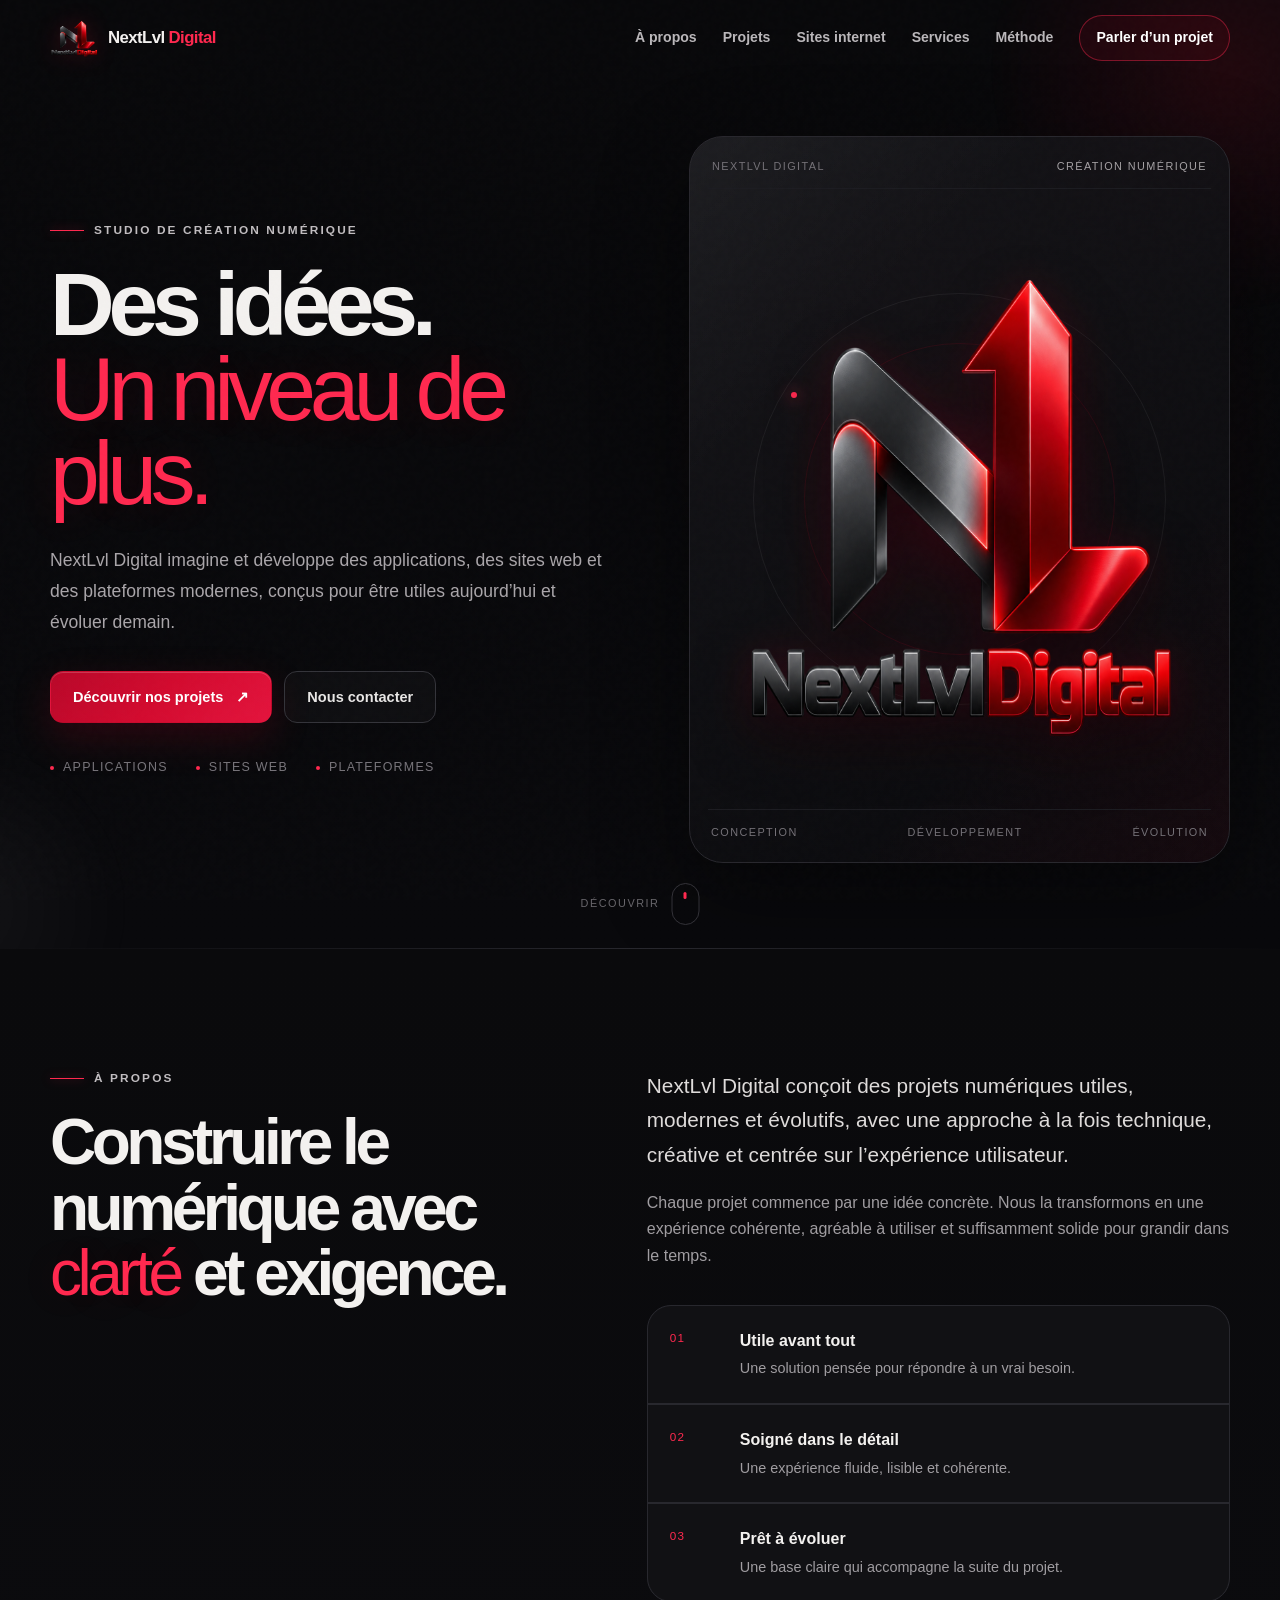
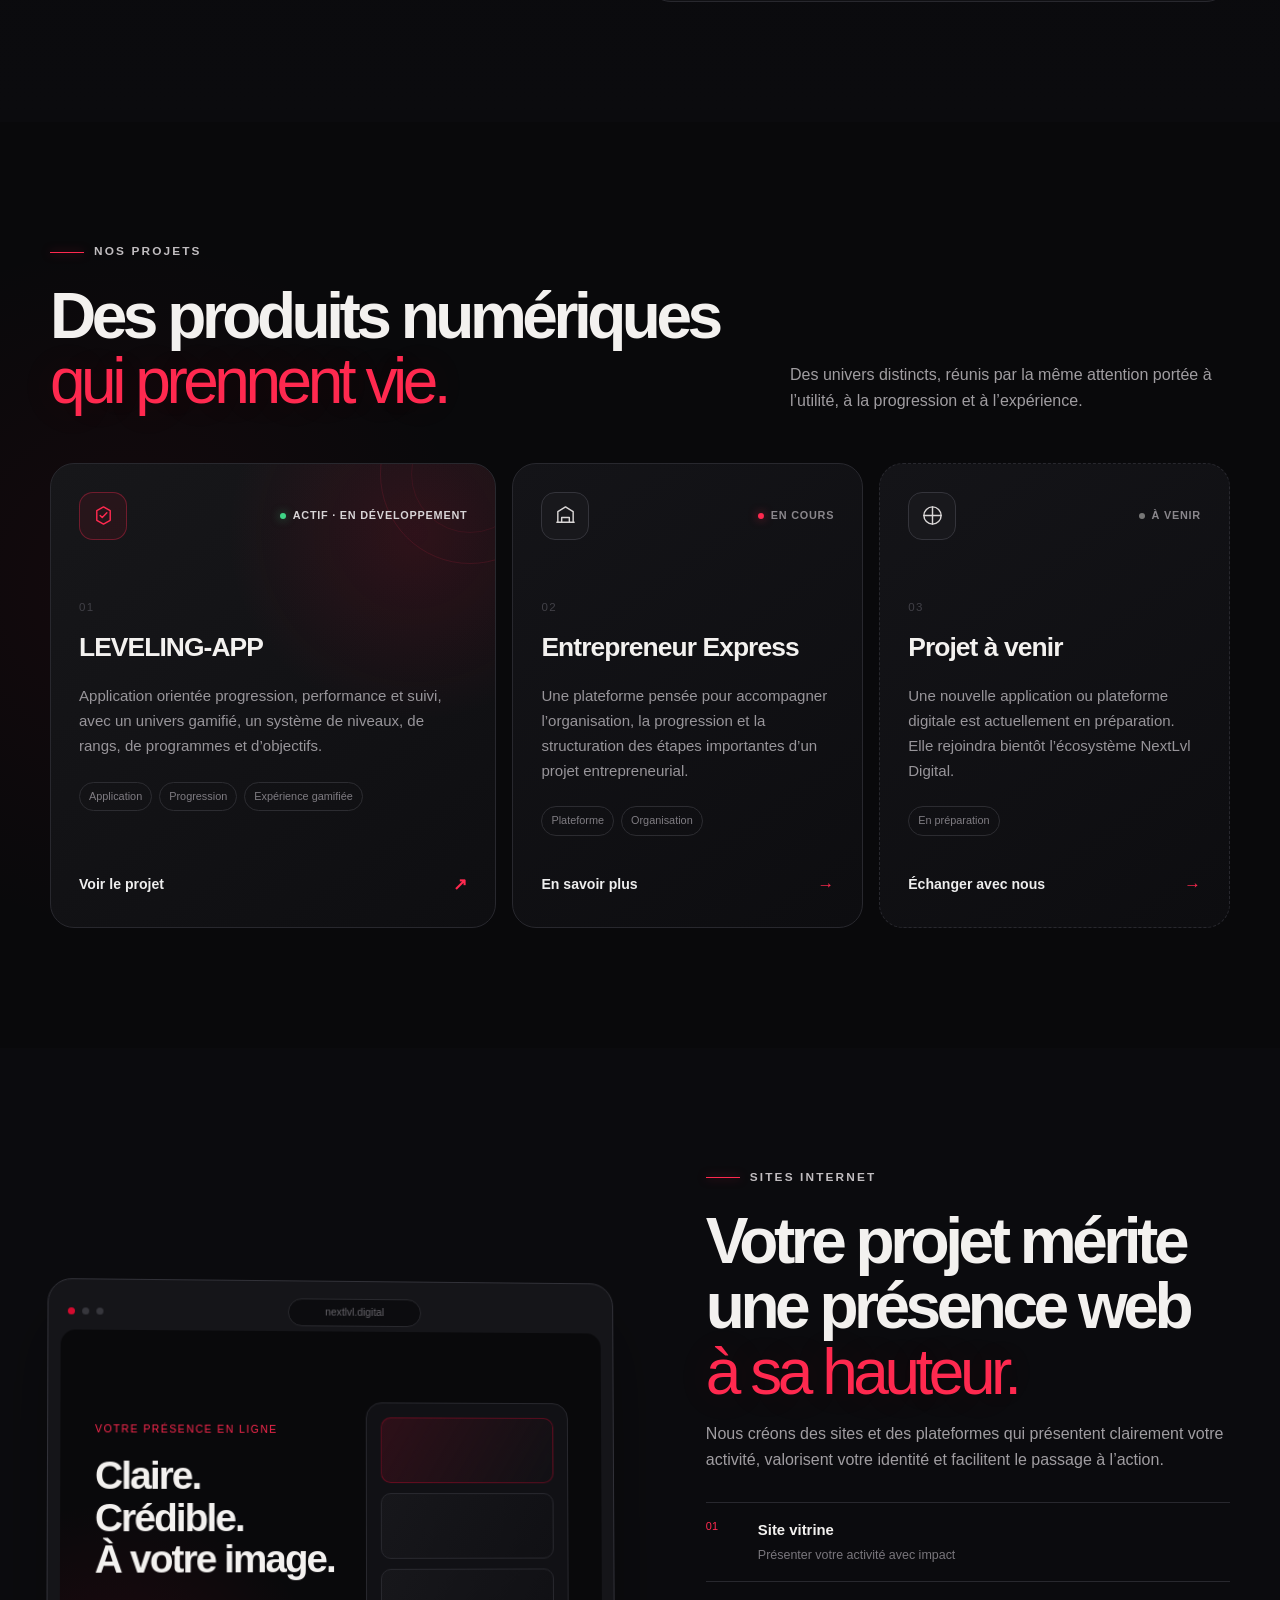
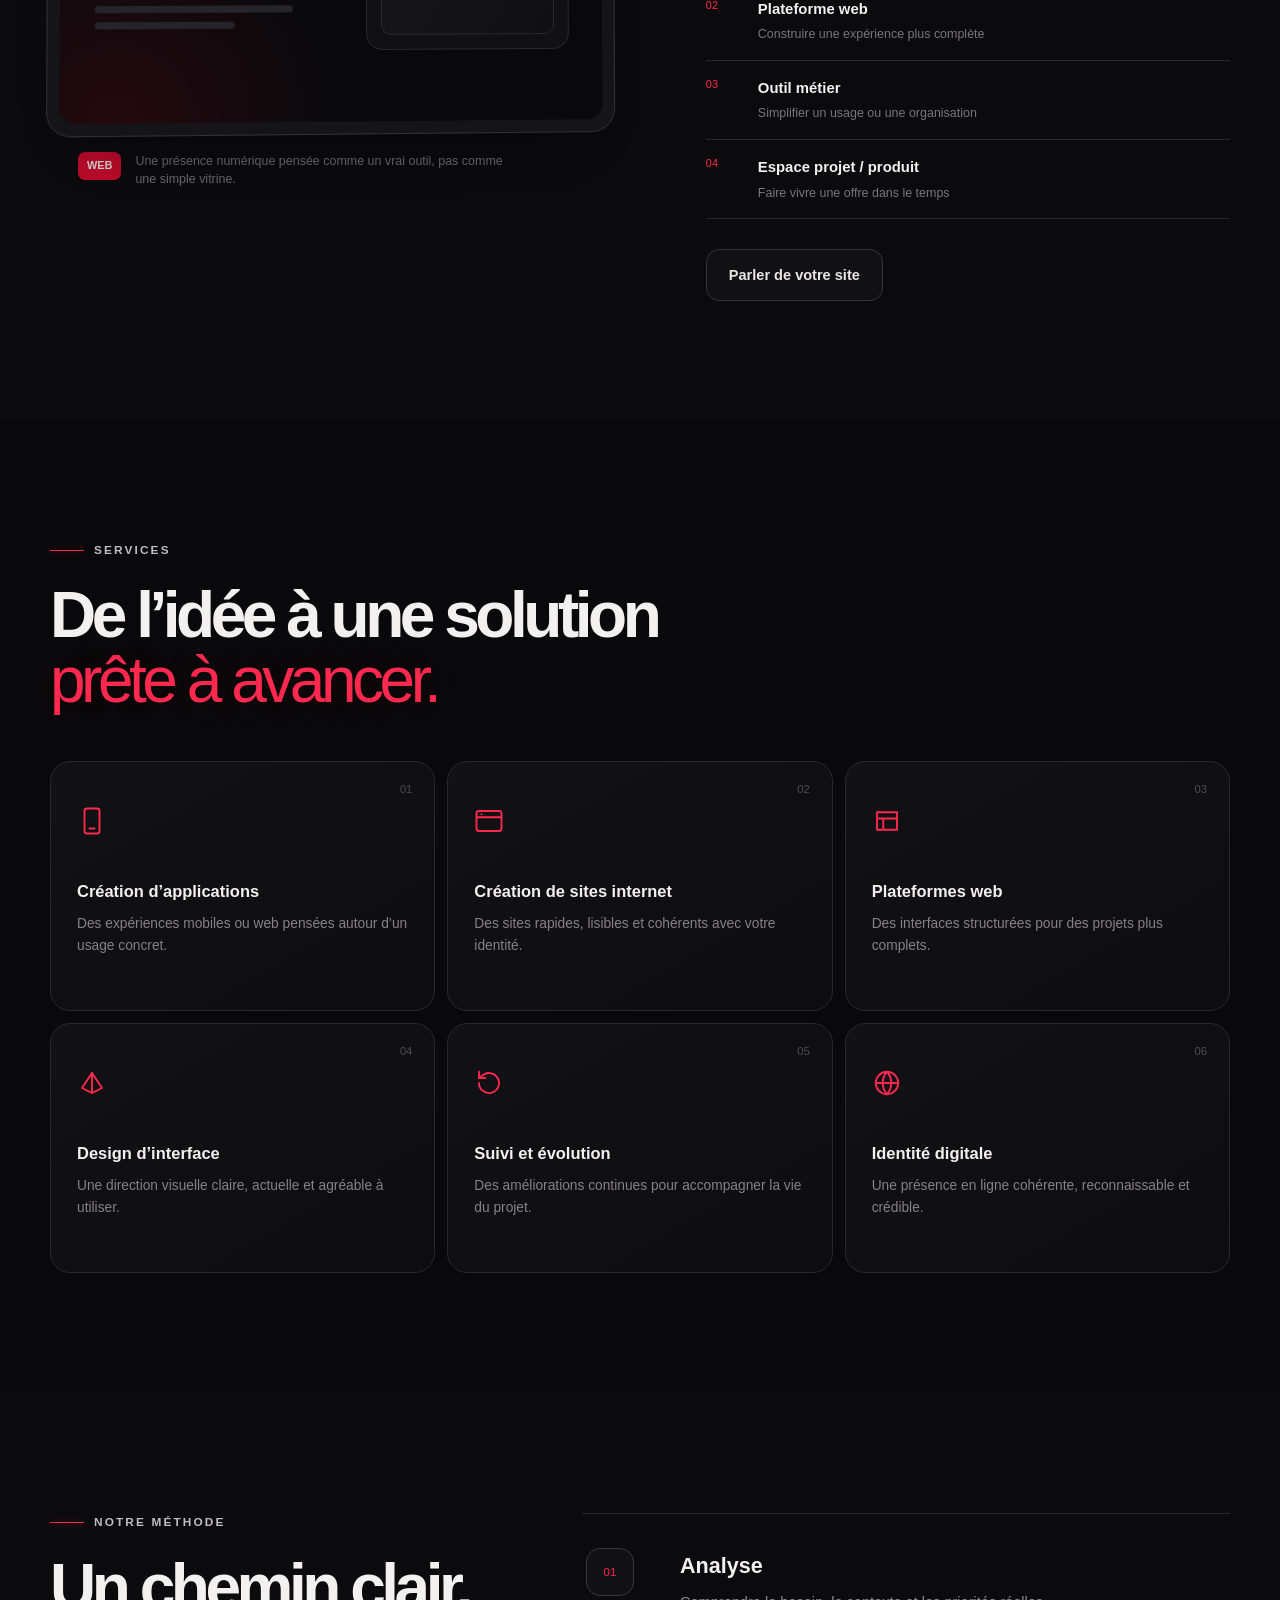
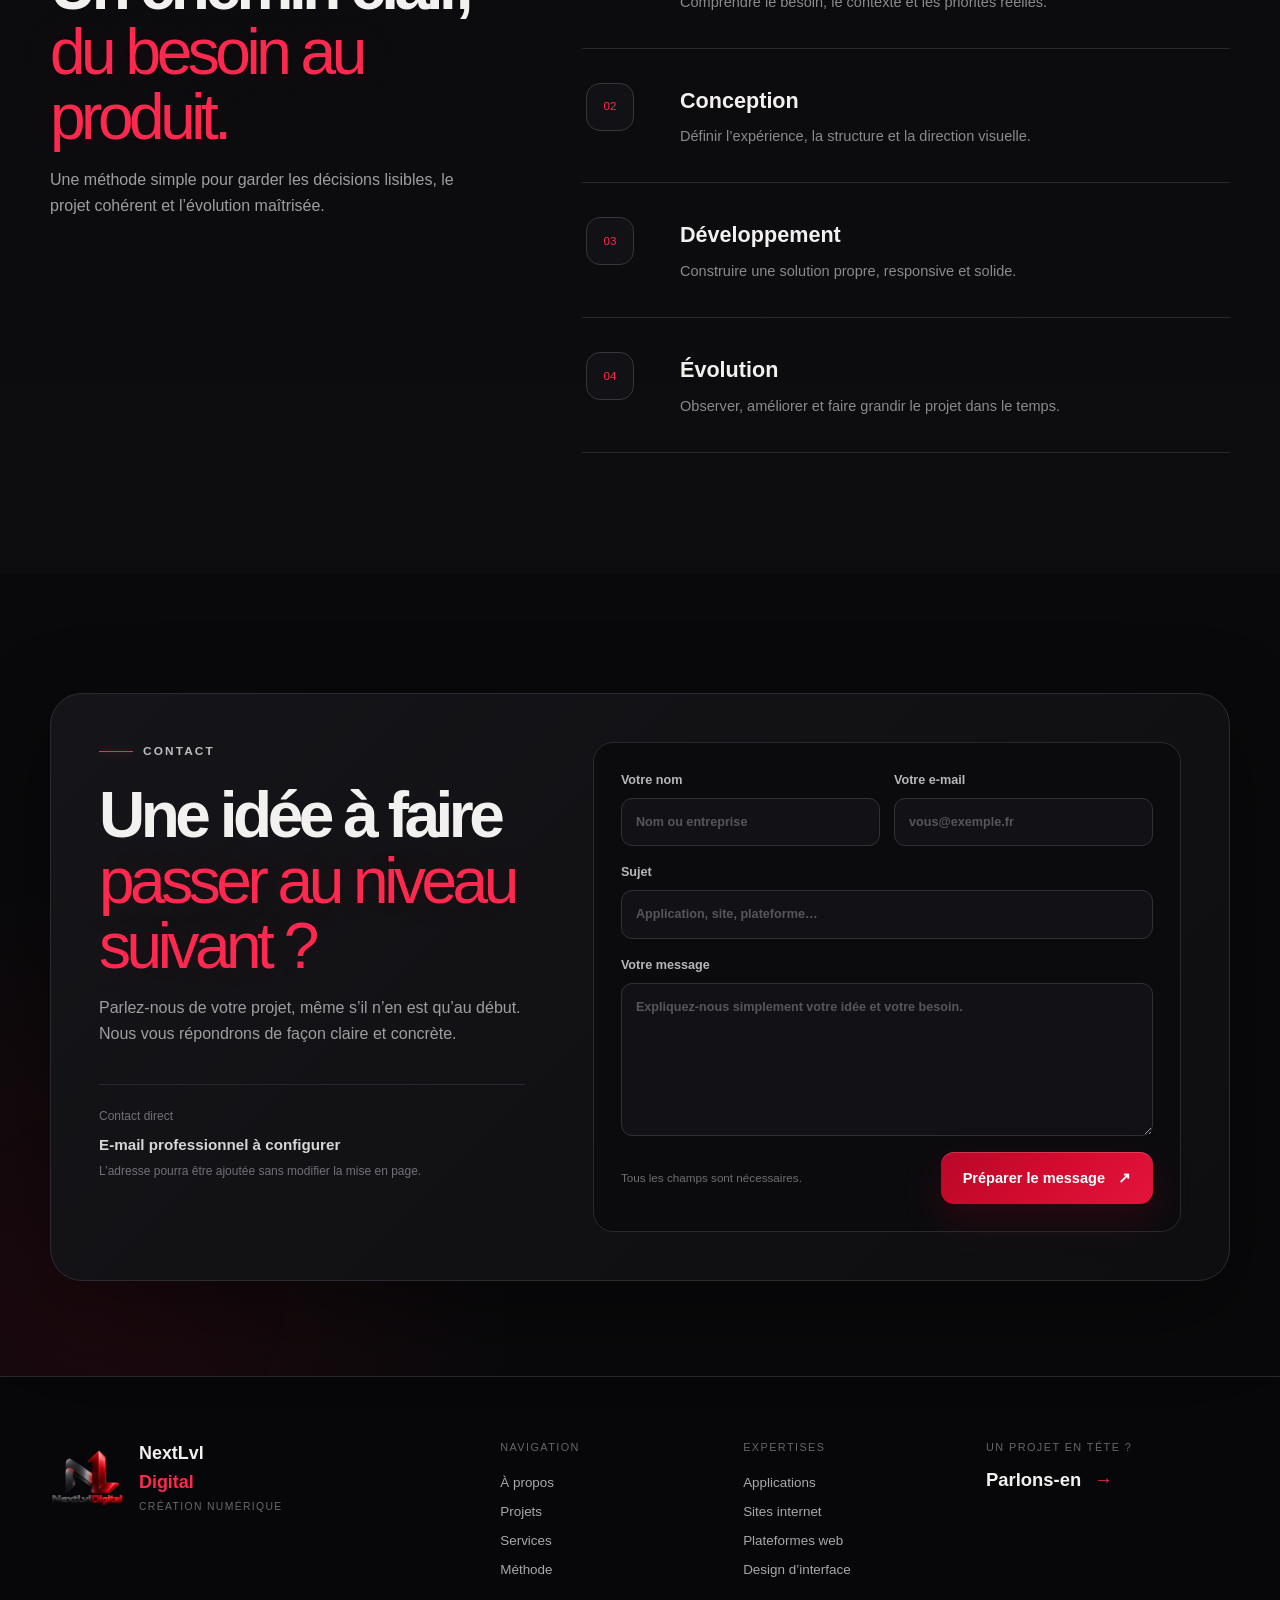
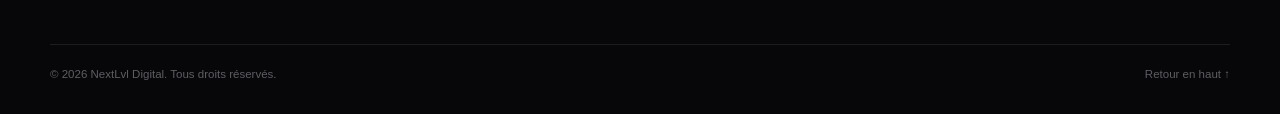
==== index.html @ 25daa662 "Create NextLvl Digital showcase site" ====
<!doctype html>
<html lang="fr">
<head>
  <meta charset="utf-8">
  <meta name="viewport" content="width=device-width, initial-scale=1">
  <meta name="theme-color" content="#09090b">
  <meta name="description" content="NextLvl Digital conçoit des applications, sites internet et plateformes web modernes, utiles et évolutifs.">
  <title>NextLvl Digital — Des idées. Un niveau de plus.</title>
  <link rel="icon" type="image/svg+xml" href="data:image/svg+xml,%3Csvg xmlns='http://www.w3.org/2000/svg' viewBox='0 0 64 64'%3E%3Crect width='64' height='64' rx='15' fill='%2309090b'/%3E%3Cpath d='M13 46V18l19 16V18h9v28L22 30v16z' fill='%23d9d9dc'/%3E%3Cpath d='M42 46V23h-7l12-12 12 12h-7v23z' fill='%23d20a2e'/%3E%3C/svg%3E">
  <link rel="stylesheet" href="styles.css">
  <script src="script.js" defer></script>
</head>
<body>
  <a class="skip-link" href="#main">Aller au contenu</a>

  <header class="site-header" data-header>
    <div class="container header-inner">
      <a class="brand" href="#accueil" aria-label="NextLvl Digital — Accueil">
        <img src="assets/nextlvl-digital-logo.png" alt="" width="48" height="48">
        <span>NextLvl <strong>Digital</strong></span>
      </a>
      <button class="menu-button" type="button" aria-expanded="false" aria-controls="site-nav" aria-label="Ouvrir le menu" data-menu-button>
        <span></span><span></span><span></span>
      </button>
      <nav class="site-nav" id="site-nav" aria-label="Navigation principale" data-nav>
        <a href="#apropos">À propos</a>
        <a href="#projets">Projets</a>
        <a href="#sites">Sites internet</a>
        <a href="#services">Services</a>
        <a href="#methode">Méthode</a>
        <a class="nav-cta" href="#contact">Parler d’un projet</a>
      </nav>
    </div>
  </header>

  <main id="main">
    <section class="hero" id="accueil">
      <div class="hero-light hero-light-one" aria-hidden="true"></div>
      <div class="hero-light hero-light-two" aria-hidden="true"></div>
      <div class="container hero-grid">
        <div class="hero-copy reveal">
          <p class="eyebrow"><span></span> Studio de création numérique</p>
          <h1>Des idées.<br><em>Un niveau de plus.</em></h1>
          <p class="hero-intro">NextLvl Digital imagine et développe des applications, des sites web et des plateformes modernes, conçus pour être utiles aujourd’hui et évoluer demain.</p>
          <div class="hero-actions">
            <a class="button button-primary" href="#projets">Découvrir nos projets <span aria-hidden="true">↗</span></a>
            <a class="button button-secondary" href="#contact">Nous contacter</a>
          </div>
          <ul class="hero-points" aria-label="Domaines d’expertise">
            <li>Applications</li>
            <li>Sites web</li>
            <li>Plateformes</li>
          </ul>
        </div>

        <div class="hero-visual reveal" aria-label="Identité NextLvl Digital">
          <div class="signal-card">
            <div class="signal-top"><span>NextLvl Digital</span><i>Création numérique</i></div>
            <div class="logo-stage">
              <div class="logo-orbit" aria-hidden="true"></div>
              <img src="assets/nextlvl-digital-logo.png" alt="Logo NextLvl Digital" width="620" height="620">
            </div>
            <div class="signal-bottom">
              <span>Conception</span><span>Développement</span><span>Évolution</span>
            </div>
          </div>
        </div>
      </div>
      <a class="scroll-hint" href="#apropos"><span>Découvrir</span><i aria-hidden="true"></i></a>
    </section>

    <section class="section about" id="apropos">
      <div class="container about-grid">
        <div class="section-heading reveal">
          <p class="eyebrow"><span></span> À propos</p>
          <h2>Construire le numérique avec <em>clarté</em> et exigence.</h2>
        </div>
        <div class="about-copy reveal">
          <p class="lead">NextLvl Digital conçoit des projets numériques utiles, modernes et évolutifs, avec une approche à la fois technique, créative et centrée sur l’expérience utilisateur.</p>
          <p>Chaque projet commence par une idée concrète. Nous la transformons en une expérience cohérente, agréable à utiliser et suffisamment solide pour grandir dans le temps.</p>
          <div class="principles">
            <article><span>01</span><div><h3>Utile avant tout</h3><p>Une solution pensée pour répondre à un vrai besoin.</p></div></article>
            <article><span>02</span><div><h3>Soigné dans le détail</h3><p>Une expérience fluide, lisible et cohérente.</p></div></article>
            <article><span>03</span><div><h3>Prêt à évoluer</h3><p>Une base claire qui accompagne la suite du projet.</p></div></article>
          </div>
        </div>
      </div>
    </section>

    <section class="section projects" id="projets">
      <div class="container">
        <div class="section-heading section-heading-row reveal">
          <div>
            <p class="eyebrow"><span></span> Nos projets</p>
            <h2>Des produits numériques<br><em>qui prennent vie.</em></h2>
          </div>
          <p>Des univers distincts, réunis par la même attention portée à l’utilité, à la progression et à l’expérience.</p>
        </div>

        <div class="project-grid">
          <article class="project-card project-featured reveal">
            <div class="project-glow" aria-hidden="true"></div>
            <div class="project-head">
              <div class="project-icon" aria-hidden="true"><svg viewBox="0 0 24 24"><path d="M12 3 5 7v10l7 4 7-4V7l-7-4Z"/><path d="m8.5 12 2.2 2.2 4.8-5"/></svg></div>
              <span class="status status-live"><i></i> Actif · En développement</span>
            </div>
            <div class="project-number">01</div>
            <h3>LEVELING-APP</h3>
            <p>Application orientée progression, performance et suivi, avec un univers gamifié, un système de niveaux, de rangs, de programmes et d’objectifs.</p>
            <div class="project-tags"><span>Application</span><span>Progression</span><span>Expérience gamifiée</span></div>
            <a class="text-link" href="https://zaiiik.github.io/StatDeX/" target="_blank" rel="noreferrer">Voir le projet <span aria-hidden="true">↗</span></a>
          </article>

          <article class="project-card reveal">
            <div class="project-head">
              <div class="project-icon" aria-hidden="true"><svg viewBox="0 0 24 24"><path d="M4 19V8l8-5 8 5v11"/><path d="M8 19v-5h8v5M3 19h18"/></svg></div>
              <span class="status status-progress"><i></i> En cours</span>
            </div>
            <div class="project-number">02</div>
            <h3>Entrepreneur Express</h3>
            <p>Une plateforme pensée pour accompagner l’organisation, la progression et la structuration des étapes importantes d’un projet entrepreneurial.</p>
            <div class="project-tags"><span>Plateforme</span><span>Organisation</span></div>
            <a class="text-link" href="#contact" data-subject="Entrepreneur Express">En savoir plus <span aria-hidden="true">→</span></a>
          </article>

          <article class="project-card project-upcoming reveal">
            <div class="project-head">
              <div class="project-icon" aria-hidden="true"><svg viewBox="0 0 24 24"><path d="M12 3v18M3 12h18"/><circle cx="12" cy="12" r="9"/></svg></div>
              <span class="status"><i></i> À venir</span>
            </div>
            <div class="project-number">03</div>
            <h3>Projet à venir</h3>
            <p>Une nouvelle application ou plateforme digitale est actuellement en préparation. Elle rejoindra bientôt l’écosystème NextLvl Digital.</p>
            <div class="project-tags"><span>En préparation</span></div>
            <a class="text-link" href="#contact" data-subject="Projet à venir">Échanger avec nous <span aria-hidden="true">→</span></a>
          </article>
        </div>
      </div>
    </section>

    <section class="section web-offer" id="sites">
      <div class="container web-grid">
        <div class="web-showcase reveal">
          <div class="browser-frame" aria-hidden="true">
            <div class="browser-bar"><i></i><i></i><i></i><span>nextlvl.digital</span></div>
            <div class="browser-content">
              <div class="browser-copy"><span>Votre présence en ligne</span><strong>Claire. Crédible.<br>À votre image.</strong><i></i><i></i></div>
              <div class="browser-panel"><span></span><span></span><span></span></div>
            </div>
          </div>
          <div class="web-note"><span>Web</span><p>Une présence numérique pensée comme un vrai outil, pas comme une simple vitrine.</p></div>
        </div>

        <div class="web-copy reveal">
          <p class="eyebrow"><span></span> Sites internet</p>
          <h2>Votre projet mérite une présence web <em>à sa hauteur.</em></h2>
          <p>Nous créons des sites et des plateformes qui présentent clairement votre activité, valorisent votre identité et facilitent le passage à l’action.</p>
          <ul class="offer-list">
            <li><span>01</span><b>Site vitrine</b><i>Présenter votre activité avec impact</i></li>
            <li><span>02</span><b>Plateforme web</b><i>Construire une expérience plus complète</i></li>
            <li><span>03</span><b>Outil métier</b><i>Simplifier un usage ou une organisation</i></li>
            <li><span>04</span><b>Espace projet / produit</b><i>Faire vivre une offre dans le temps</i></li>
          </ul>
          <a class="button button-secondary" href="#contact" data-subject="Création d’un site internet">Parler de votre site</a>
        </div>
      </div>
    </section>

    <section class="section services" id="services">
      <div class="container">
        <div class="section-heading reveal">
          <p class="eyebrow"><span></span> Services</p>
          <h2>De l’idée à une solution<br><em>prête à avancer.</em></h2>
        </div>
        <div class="service-grid">
          <article class="service-card reveal"><span>01</span><svg viewBox="0 0 24 24"><rect x="6" y="2" width="12" height="20" rx="2"/><path d="M10 18h4"/></svg><h3>Création d’applications</h3><p>Des expériences mobiles ou web pensées autour d’un usage concret.</p></article>
          <article class="service-card reveal"><span>02</span><svg viewBox="0 0 24 24"><rect x="2" y="4" width="20" height="16" rx="2"/><path d="M2 9h20M6 6.5h.01"/></svg><h3>Création de sites internet</h3><p>Des sites rapides, lisibles et cohérents avec votre identité.</p></article>
          <article class="service-card reveal"><span>03</span><svg viewBox="0 0 24 24"><path d="M4 5h16v14H4zM4 10h16M9 10v9"/></svg><h3>Plateformes web</h3><p>Des interfaces structurées pour des projets plus complets.</p></article>
          <article class="service-card reveal"><span>04</span><svg viewBox="0 0 24 24"><path d="m4 16 8-12 8 12-8 4-8-4Z"/><path d="M12 4v16"/></svg><h3>Design d’interface</h3><p>Une direction visuelle claire, actuelle et agréable à utiliser.</p></article>
          <article class="service-card reveal"><span>05</span><svg viewBox="0 0 24 24"><path d="M4 12a8 8 0 1 0 3-6.2L4 8"/><path d="M4 3v5h5"/></svg><h3>Suivi et évolution</h3><p>Des améliorations continues pour accompagner la vie du projet.</p></article>
          <article class="service-card reveal"><span>06</span><svg viewBox="0 0 24 24"><circle cx="12" cy="12" r="9"/><path d="M3 12h18M12 3c2.2 2.4 3.4 5.4 3.4 9S14.2 18.6 12 21c-2.2-2.4-3.4-5.4-3.4-9S9.8 5.4 12 3Z"/></svg><h3>Identité digitale</h3><p>Une présence en ligne cohérente, reconnaissable et crédible.</p></article>
        </div>
      </div>
    </section>

    <section class="section method" id="methode">
      <div class="container">
        <div class="method-intro reveal">
          <p class="eyebrow"><span></span> Notre méthode</p>
          <h2>Un chemin clair,<br><em>du besoin au produit.</em></h2>
          <p>Une méthode simple pour garder les décisions lisibles, le projet cohérent et l’évolution maîtrisée.</p>
        </div>
        <ol class="method-steps">
          <li class="reveal"><span>01</span><div><h3>Analyse</h3><p>Comprendre le besoin, le contexte et les priorités réelles.</p></div></li>
          <li class="reveal"><span>02</span><div><h3>Conception</h3><p>Définir l’expérience, la structure et la direction visuelle.</p></div></li>
          <li class="reveal"><span>03</span><div><h3>Développement</h3><p>Construire une solution propre, responsive et solide.</p></div></li>
          <li class="reveal"><span>04</span><div><h3>Évolution</h3><p>Observer, améliorer et faire grandir le projet dans le temps.</p></div></li>
        </ol>
      </div>
    </section>

    <section class="section contact" id="contact">
      <div class="container contact-shell reveal">
        <div class="contact-copy">
          <p class="eyebrow"><span></span> Contact</p>
          <h2>Une idée à faire<br><em>passer au niveau suivant ?</em></h2>
          <p>Parlez-nous de votre projet, même s’il n’en est qu’au début. Nous vous répondrons de façon claire et concrète.</p>
          <div class="contact-detail">
            <span>Contact direct</span>
            <strong data-contact-email>E-mail professionnel à configurer</strong>
            <small>L’adresse pourra être ajoutée sans modifier la mise en page.</small>
          </div>
        </div>

        <form class="contact-form" data-contact-form novalidate>
          <div class="form-row">
            <label>Votre nom<input type="text" name="name" autocomplete="name" required placeholder="Nom ou entreprise"></label>
            <label>Votre e-mail<input type="email" name="email" autocomplete="email" required placeholder="vous@exemple.fr"></label>
          </div>
          <label>Sujet<input type="text" name="subject" required placeholder="Application, site, plateforme…"></label>
          <label>Votre message<textarea name="message" rows="6" required placeholder="Expliquez-nous simplement votre idée et votre besoin."></textarea></label>
          <div class="form-footer">
            <p data-form-status aria-live="polite">Tous les champs sont nécessaires.</p>
            <button class="button button-primary" type="submit">Préparer le message <span aria-hidden="true">↗</span></button>
          </div>
        </form>
      </div>
    </section>
  </main>

  <footer class="site-footer">
    <div class="container footer-main">
      <a class="footer-brand" href="#accueil"><img src="assets/nextlvl-digital-logo.png" alt="" width="76" height="76"><span>NextLvl <strong>Digital</strong><small>Création numérique</small></span></a>
      <div class="footer-links"><span>Navigation</span><a href="#apropos">À propos</a><a href="#projets">Projets</a><a href="#services">Services</a><a href="#methode">Méthode</a></div>
      <div class="footer-links"><span>Expertises</span><a href="#services">Applications</a><a href="#sites">Sites internet</a><a href="#sites">Plateformes web</a><a href="#contact">Design d’interface</a></div>
      <div class="footer-contact"><span>Un projet en tête ?</span><a href="#contact">Parlons-en <b aria-hidden="true">→</b></a></div>
    </div>
    <div class="container footer-bottom"><p>© <span data-year></span> NextLvl Digital. Tous droits réservés.</p><a href="#accueil">Retour en haut ↑</a></div>
  </footer>
</body>
</html>
---- styles.css ----
:root{
  --bg:#08080a;
  --bg-soft:#0d0d10;
  --panel:#111114;
  --panel-2:#151519;
  --line:#28282e;
  --line-soft:#1c1c21;
  --text:#f3f1ef;
  --muted:#a09da1;
  --muted-2:#6f6d72;
  --ruby:#d30b2f;
  --ruby-light:#ff294f;
  --ruby-dark:#730017;
  --cream:#ddd8d1;
  --radius:24px;
  --container:min(1180px,calc(100% - 40px));
  --shadow:0 28px 90px rgba(0,0,0,.42);
}

*{box-sizing:border-box}
html{scroll-behavior:smooth;scroll-padding-top:90px}
body{margin:0;background:var(--bg);color:var(--text);font-family:"Segoe UI Variable","Segoe UI",Inter,Arial,sans-serif;font-size:16px;line-height:1.65;overflow-x:hidden}
body::before{content:"";position:fixed;inset:0;pointer-events:none;z-index:20;opacity:.03;background-image:url("data:image/svg+xml,%3Csvg viewBox='0 0 180 180' xmlns='http://www.w3.org/2000/svg'%3E%3Cfilter id='n'%3E%3CfeTurbulence type='fractalNoise' baseFrequency='.8' numOctaves='3' stitchTiles='stitch'/%3E%3C/filter%3E%3Crect width='100%25' height='100%25' filter='url(%23n)' opacity='.55'/%3E%3C/svg%3E")}
img,svg{display:block;max-width:100%}
a{color:inherit;text-decoration:none}
button,input,textarea{font:inherit}
button,a{touch-action:manipulation}
.container{width:var(--container);margin-inline:auto}
.skip-link{position:fixed;left:18px;top:-60px;z-index:1000;padding:10px 16px;background:#fff;color:#000;border-radius:8px}.skip-link:focus{top:18px}

.site-header{position:fixed;inset:0 0 auto;z-index:100;padding:14px 0;border-bottom:1px solid transparent;transition:.28s ease}
.site-header.scrolled{padding:9px 0;background:rgba(8,8,10,.82);border-color:rgba(255,255,255,.07);backdrop-filter:blur(18px)}
.header-inner{display:flex;align-items:center;justify-content:space-between;gap:28px}
.brand{display:flex;align-items:center;gap:10px;font-weight:800;letter-spacing:-.035em;font-size:1.05rem}
.brand img{width:48px;height:48px;object-fit:contain;filter:drop-shadow(0 0 11px rgba(211,11,47,.24))}
.brand strong,.footer-brand strong{color:var(--ruby-light)}
.site-nav{display:flex;align-items:center;gap:26px;color:#bab7ba;font-size:.88rem;font-weight:600}
.site-nav a{position:relative;transition:color .2s ease}
.site-nav>a:not(.nav-cta)::after{content:"";position:absolute;left:0;right:100%;bottom:-5px;height:1px;background:var(--ruby-light);transition:right .2s ease}
.site-nav>a:hover,.site-nav>a:focus-visible{color:#fff}.site-nav>a:hover::after,.site-nav>a:focus-visible::after{right:0}
.site-nav .nav-cta{padding:10px 16px;border:1px solid rgba(255,41,79,.42);border-radius:999px;color:#fff;background:rgba(211,11,47,.08)}
.menu-button{display:none;width:44px;height:44px;border:1px solid var(--line);border-radius:12px;background:var(--panel);padding:11px;color:#fff}.menu-button span{display:block;height:1px;background:currentColor;margin:5px 0;transition:.2s ease}

.hero{position:relative;min-height:100svh;display:grid;align-items:center;padding:136px 0 86px;overflow:hidden;background:radial-gradient(circle at 76% 45%,rgba(139,0,25,.13),transparent 28%),linear-gradient(180deg,#08080a,#09090c)}
.hero::after{content:"";position:absolute;inset:auto 0 0;height:1px;background:linear-gradient(90deg,transparent,var(--line),transparent)}
.hero-light{position:absolute;border-radius:50%;filter:blur(2px);pointer-events:none}.hero-light-one{width:520px;height:520px;right:-210px;top:-190px;background:radial-gradient(circle,rgba(211,11,47,.12),transparent 66%)}.hero-light-two{width:360px;height:360px;left:-220px;bottom:-140px;background:radial-gradient(circle,rgba(255,255,255,.045),transparent 68%)}
.hero-grid{display:grid;grid-template-columns:minmax(0,1.02fr) minmax(420px,.98fr);gap:76px;align-items:center}
.eyebrow{display:flex;align-items:center;gap:10px;margin:0 0 22px;color:#c1bdc0;font-size:.74rem;font-weight:750;letter-spacing:.18em;text-transform:uppercase}.eyebrow>span{width:34px;height:1px;background:var(--ruby-light);box-shadow:0 0 10px rgba(255,41,79,.55)}
.hero h1,.section-heading h2,.web-copy h2,.method-intro h2,.contact-copy h2{margin:0;font-size:clamp(3.25rem,7vw,6.7rem);line-height:.94;letter-spacing:-.07em;font-weight:780}.hero h1 em,.section h2 em{font-style:normal;color:var(--ruby-light);font-weight:530;text-shadow:0 0 40px rgba(211,11,47,.12)}
.hero-intro{max-width:650px;margin:30px 0 0;color:#aaa6aa;font-size:1.1rem;line-height:1.75}
.hero-actions{display:flex;flex-wrap:wrap;gap:12px;margin-top:34px}
.button{min-height:52px;display:inline-flex;align-items:center;justify-content:center;gap:13px;padding:0 22px;border:1px solid transparent;border-radius:13px;font-size:.91rem;font-weight:730;transition:transform .2s ease,border-color .2s ease,background .2s ease,box-shadow .2s ease;cursor:pointer}.button:hover{transform:translateY(-2px)}.button:focus-visible,.text-link:focus-visible,.site-nav a:focus-visible{outline:2px solid var(--ruby-light);outline-offset:4px}
.button-primary{color:#fff;background:linear-gradient(135deg,#b90829,var(--ruby),#e4143d);box-shadow:0 14px 38px rgba(162,0,31,.23),inset 0 1px rgba(255,255,255,.18)}.button-primary:hover{box-shadow:0 16px 46px rgba(211,11,47,.32)}
.button-secondary{border-color:#34343a;background:rgba(255,255,255,.025);color:#e9e7e6}.button-secondary:hover{border-color:#5b5a61;background:rgba(255,255,255,.05)}
.hero-points{display:flex;gap:28px;list-style:none;margin:34px 0 0;padding:0;color:#77747a;font-size:.78rem;text-transform:uppercase;letter-spacing:.1em}.hero-points li{display:flex;align-items:center;gap:9px}.hero-points li::before{content:"";width:4px;height:4px;border-radius:50%;background:var(--ruby-light)}
.hero-visual{min-width:0}.signal-card{position:relative;padding:18px;border:1px solid #28272d;border-radius:34px;background:linear-gradient(145deg,rgba(24,24,28,.8),rgba(9,9,12,.94));box-shadow:var(--shadow);overflow:hidden}.signal-card::before{content:"";position:absolute;inset:0;background:linear-gradient(135deg,rgba(255,255,255,.04),transparent 28%,transparent 70%,rgba(211,11,47,.06));pointer-events:none}
.signal-top,.signal-bottom{position:relative;z-index:2;display:flex;justify-content:space-between;align-items:center;color:#747177;font-size:.68rem;letter-spacing:.13em;text-transform:uppercase}.signal-top{padding:3px 4px 12px;border-bottom:1px solid var(--line-soft)}.signal-top i{font-style:normal;color:#a5a1a4}.signal-bottom{gap:8px;padding:14px 3px 2px;border-top:1px solid var(--line-soft)}.signal-bottom span{white-space:nowrap}
.logo-stage{position:relative;min-height:470px;display:grid;place-items:center}.logo-stage::before{content:"";position:absolute;width:70%;aspect-ratio:1;border-radius:50%;background:radial-gradient(circle,rgba(200,5,42,.23),rgba(91,0,19,.08) 35%,transparent 68%);filter:blur(14px)}.logo-stage img{position:relative;width:min(88%,520px);filter:drop-shadow(0 22px 28px rgba(0,0,0,.5)) drop-shadow(0 0 18px rgba(220,12,48,.16));transition:transform .5s ease}.signal-card:hover .logo-stage img{transform:translateY(-5px) scale(1.015)}
.logo-orbit{position:absolute;width:82%;aspect-ratio:1;border:1px solid rgba(255,255,255,.055);border-radius:50%}.logo-orbit::before,.logo-orbit::after{content:"";position:absolute;border-radius:50%}.logo-orbit::before{inset:12%;border:1px solid rgba(211,11,47,.12)}.logo-orbit::after{width:6px;height:6px;left:9%;top:24%;background:var(--ruby-light);box-shadow:0 0 16px var(--ruby-light)}
.scroll-hint{position:absolute;left:50%;bottom:24px;transform:translateX(-50%);display:flex;align-items:center;gap:12px;color:#68666b;font-size:.68rem;text-transform:uppercase;letter-spacing:.14em}.scroll-hint i{width:28px;height:42px;border:1px solid #333238;border-radius:999px}.scroll-hint i::after{content:"";display:block;width:3px;height:7px;margin:8px auto;background:var(--ruby-light);border-radius:3px;animation:scrollDot 1.8s ease infinite}@keyframes scrollDot{0%{opacity:0;transform:translateY(0)}35%{opacity:1}100%{opacity:0;transform:translateY(17px)}}

.section{position:relative;padding:120px 0}.section-heading h2,.web-copy h2,.method-intro h2,.contact-copy h2{font-size:clamp(2.5rem,5vw,4.6rem);line-height:1.02}.section-heading-row{display:flex;align-items:end;justify-content:space-between;gap:50px;margin-bottom:48px}.section-heading-row>p{max-width:440px;margin:0;color:var(--muted);font-size:1rem}
.about{background:linear-gradient(180deg,#0a0a0c,#0b0b0e)}.about-grid{display:grid;grid-template-columns:.92fr 1.08fr;gap:100px;align-items:start}.about-copy .lead{margin:0 0 18px;color:#dedbda;font-size:1.3rem;line-height:1.65}.about-copy>p:not(.lead){color:var(--muted)}
.principles{display:grid;gap:2px;margin-top:36px;border:1px solid var(--line);border-radius:var(--radius);overflow:hidden;background:var(--line)}.principles article{display:grid;grid-template-columns:54px 1fr;gap:16px;padding:22px;background:var(--panel)}.principles article>span{color:var(--ruby-light);font-size:.73rem;letter-spacing:.1em}.principles h3{margin:0 0 3px;font-size:1rem}.principles p{margin:0;color:var(--muted);font-size:.9rem}

.projects{background:radial-gradient(circle at 10% 50%,rgba(165,0,31,.07),transparent 28%),#09090b}.project-grid{display:grid;grid-template-columns:1.12fr .88fr .88fr;gap:16px}.project-card{position:relative;min-height:465px;display:flex;flex-direction:column;padding:28px;border:1px solid var(--line);border-radius:var(--radius);background:linear-gradient(145deg,#141418,#0d0d10);overflow:hidden;transition:transform .25s ease,border-color .25s ease,box-shadow .25s ease}.project-card:hover{transform:translateY(-5px);border-color:#414148;box-shadow:0 24px 54px rgba(0,0,0,.25)}.project-featured{background:radial-gradient(circle at 82% 15%,rgba(210,10,47,.14),transparent 35%),linear-gradient(145deg,#17171a,#0e0e11)}.project-glow{position:absolute;width:180px;height:180px;right:-65px;top:-80px;border:1px solid rgba(255,41,79,.13);border-radius:50%}.project-glow::before{content:"";position:absolute;inset:30px;border:1px solid rgba(255,41,79,.09);border-radius:50%}
.project-head{position:relative;display:flex;justify-content:space-between;align-items:center;gap:15px}.project-icon{width:48px;height:48px;display:grid;place-items:center;border:1px solid #34343b;border-radius:14px;color:#d9d6d6;background:#18181c}.project-icon svg,.service-card svg{width:23px;fill:none;stroke:currentColor;stroke-width:1.5;stroke-linecap:round;stroke-linejoin:round}.project-featured .project-icon{color:var(--ruby-light);border-color:rgba(255,41,79,.34);background:rgba(211,11,47,.09)}.status{display:inline-flex;align-items:center;gap:7px;color:#8a878c;font-size:.68rem;font-weight:700;text-transform:uppercase;letter-spacing:.07em}.status i{width:6px;height:6px;border-radius:50%;background:#777}.status-live{color:#d8d4d6}.status-live i{background:#3fd486;box-shadow:0 0 10px rgba(63,212,134,.55)}.status-progress i{background:var(--ruby-light);box-shadow:0 0 10px rgba(255,41,79,.6)}
.project-number{margin-top:58px;color:#414047;font-size:.72rem;letter-spacing:.12em}.project-card h3{margin:9px 0 15px;font-size:1.65rem;letter-spacing:-.035em}.project-card p{margin:0;color:#98959a;font-size:.94rem}.project-tags{display:flex;flex-wrap:wrap;gap:7px;margin-top:23px}.project-tags span{padding:5px 9px;border:1px solid #2c2c31;border-radius:99px;color:#7f7c82;font-size:.68rem}.text-link{display:flex;align-items:center;justify-content:space-between;margin-top:auto;padding-top:26px;color:#eee;font-size:.88rem;font-weight:750}.text-link span{color:var(--ruby-light);font-size:1.05rem;transition:transform .2s ease}.text-link:hover span{transform:translate(3px,-2px)}.project-upcoming{border-style:dashed}

.web-offer{background:#0b0b0e}.web-grid{display:grid;grid-template-columns:1.04fr .96fr;gap:88px;align-items:center}.browser-frame{border:1px solid #313138;border-radius:24px;padding:12px;background:#151519;box-shadow:0 35px 80px rgba(0,0,0,.35);transform:perspective(1200px) rotateY(3deg) rotateX(1deg)}.browser-bar{height:38px;display:flex;align-items:center;gap:7px;padding:0 7px;color:#656369;font-size:.65rem}.browser-bar i{width:7px;height:7px;border-radius:50%;background:#36363c}.browser-bar i:first-child{background:var(--ruby)}.browser-bar span{margin-left:auto;margin-right:auto;padding:4px 36px;border:1px solid #29292e;border-radius:99px;background:#0c0c0f}
.browser-content{min-height:390px;display:grid;grid-template-columns:1.1fr .9fr;gap:18px;align-items:center;padding:34px;border-radius:15px;background:radial-gradient(circle at 10% 100%,rgba(211,11,47,.13),transparent 35%),#09090b}.browser-copy>span{color:var(--ruby-light);font-size:.65rem;letter-spacing:.14em;text-transform:uppercase}.browser-copy strong{display:block;margin:14px 0 25px;font-size:clamp(1.5rem,3vw,2.55rem);line-height:1.08;letter-spacing:-.05em}.browser-copy i{display:block;width:78%;height:7px;margin:9px 0;border-radius:99px;background:#24242a}.browser-copy i:last-child{width:55%}.browser-panel{display:grid;gap:10px;padding:14px;border:1px solid #28282e;border-radius:16px;background:#111115}.browser-panel span{height:66px;border:1px solid #29292f;border-radius:10px;background:linear-gradient(120deg,#17171b,#101014)}.browser-panel span:first-child{border-color:rgba(211,11,47,.36);background:linear-gradient(120deg,rgba(211,11,47,.15),#111115)}
.web-note{display:flex;gap:14px;align-items:start;max-width:430px;margin:18px 0 0 28px}.web-note span{padding:5px 9px;border-radius:7px;background:var(--ruby);font-size:.68rem;font-weight:800;text-transform:uppercase}.web-note p{margin:0;color:#77747a;font-size:.78rem;line-height:1.5}.web-copy>p:not(.eyebrow){color:var(--muted)}.offer-list{list-style:none;margin:28px 0 30px;padding:0;border-top:1px solid var(--line)}.offer-list li{display:grid;grid-template-columns:38px 1fr;gap:3px 14px;padding:15px 0;border-bottom:1px solid var(--line)}.offer-list span{grid-row:1/3;color:var(--ruby-light);font-size:.68rem}.offer-list b{font-size:.93rem}.offer-list i{font-style:normal;color:#79767c;font-size:.78rem}

.services{background:#09090b}.services .section-heading{margin-bottom:48px}.service-grid{display:grid;grid-template-columns:repeat(3,1fr);gap:12px}.service-card{position:relative;min-height:250px;padding:26px;border:1px solid var(--line);border-radius:20px;background:linear-gradient(150deg,#121216,#0d0d10);transition:.25s ease}.service-card:hover{border-color:rgba(211,11,47,.42);background:linear-gradient(150deg,rgba(211,11,47,.055),#101014);transform:translateY(-3px)}.service-card>span{position:absolute;right:22px;top:18px;color:#4e4c52;font-size:.7rem}.service-card svg{width:30px;color:var(--ruby-light);margin:18px 0 42px}.service-card h3{margin:0 0 8px;font-size:1.03rem}.service-card p{margin:0;color:#858288;font-size:.86rem;line-height:1.6}

.method{background:linear-gradient(180deg,#0b0b0e,#0d0d10)}.method .container{display:grid;grid-template-columns:.8fr 1.2fr;gap:100px}.method-intro{position:sticky;top:120px;align-self:start}.method-intro>p:last-child{max-width:440px;color:var(--muted)}.method-steps{list-style:none;margin:0;padding:0;border-top:1px solid var(--line)}.method-steps li{display:grid;grid-template-columns:74px 1fr;gap:20px;padding:34px 4px;border-bottom:1px solid var(--line)}.method-steps>li>span{width:48px;height:48px;display:grid;place-items:center;border:1px solid #36363c;border-radius:14px;color:var(--ruby-light);font-size:.72rem;background:#121216}.method-steps h3{margin:0 0 6px;font-size:1.35rem}.method-steps p{margin:0;color:#8c898e;font-size:.91rem}

.contact{padding-bottom:95px;background:radial-gradient(circle at 8% 90%,rgba(211,11,47,.1),transparent 30%),#09090b}.contact-shell{display:grid;grid-template-columns:.84fr 1.16fr;gap:68px;padding:48px;border:1px solid #2b2b31;border-radius:32px;background:linear-gradient(135deg,#151519,#0e0e11);box-shadow:var(--shadow)}.contact-copy>p:not(.eyebrow){max-width:500px;color:var(--muted)}.contact-detail{margin-top:36px;padding-top:22px;border-top:1px solid var(--line)}.contact-detail span,.contact-detail small{display:block;color:#737076;font-size:.75rem}.contact-detail strong{display:block;margin:5px 0;color:#d8d5d5;font-size:.95rem}.contact-form{display:grid;gap:16px;padding:27px;border:1px solid #29292f;border-radius:20px;background:#0b0b0e}.form-row{display:grid;grid-template-columns:1fr 1fr;gap:14px}.contact-form label{display:grid;gap:7px;color:#b9b6b9;font-size:.79rem;font-weight:700}.contact-form input,.contact-form textarea{width:100%;border:1px solid #303036;border-radius:11px;background:#121216;color:#fff;padding:13px 14px;outline:none;resize:vertical;transition:border-color .2s ease,box-shadow .2s ease}.contact-form input::placeholder,.contact-form textarea::placeholder{color:#57555b}.contact-form input:focus,.contact-form textarea:focus{border-color:rgba(255,41,79,.7);box-shadow:0 0 0 3px rgba(211,11,47,.08)}.contact-form .invalid{border-color:#e04760}.form-footer{display:flex;align-items:center;justify-content:space-between;gap:18px}.form-footer p{margin:0;color:#706d73;font-size:.73rem}.form-footer p.error{color:#ef7186}.form-footer p.success{color:#77d5a1}.form-footer .button{border:0}

.site-footer{border-top:1px solid var(--line);background:#070709}.footer-main{display:grid;grid-template-columns:1.6fr .75fr .75fr 1fr;gap:60px;padding:62px 0}.footer-brand{display:flex;align-items:center;gap:15px;align-self:start;font-size:1.12rem;font-weight:800}.footer-brand img{width:74px;height:74px;object-fit:contain}.footer-brand span{display:grid}.footer-brand small{color:#69666c;font-size:.65rem;font-weight:500;letter-spacing:.13em;text-transform:uppercase}.footer-links{display:grid;align-content:start;gap:7px}.footer-links>span,.footer-contact>span{margin-bottom:8px;color:#66646a;font-size:.68rem;text-transform:uppercase;letter-spacing:.13em}.footer-links a{color:#aaa7ab;font-size:.84rem}.footer-links a:hover{color:#fff}.footer-contact{display:flex;flex-direction:column;align-items:start}.footer-contact a{font-size:1.15rem;font-weight:750}.footer-contact b{color:var(--ruby-light);margin-left:8px}.footer-bottom{display:flex;justify-content:space-between;gap:20px;padding:20px 0 30px;border-top:1px solid var(--line-soft);color:#5f5d62;font-size:.72rem}.footer-bottom p{margin:0}

.reveal{opacity:0;transform:translateY(22px);transition:opacity .7s ease,transform .7s ease}.reveal.visible{opacity:1;transform:none}
.hero .reveal{opacity:1;transform:none}

@media (max-width:1050px){
  .site-nav{gap:17px}.hero-grid{grid-template-columns:1fr 440px;gap:35px}.logo-stage{min-height:410px}.project-grid{grid-template-columns:1fr 1fr}.project-featured{grid-column:1/-1;min-height:400px}.web-grid{gap:45px}.contact-shell{gap:35px;padding:34px}.footer-main{grid-template-columns:1.4fr repeat(2,.8fr);gap:38px}.footer-contact{grid-column:2/-1}
}

@media (max-width:820px){
  :root{--container:min(100% - 28px,680px)}
  .site-header{padding:8px 0}.brand img{width:44px;height:44px}.menu-button{display:block}.site-nav{position:absolute;left:14px;right:14px;top:68px;display:grid;gap:0;padding:10px;border:1px solid var(--line);border-radius:16px;background:rgba(13,13,16,.98);box-shadow:0 24px 60px #000;opacity:0;visibility:hidden;transform:translateY(-8px);transition:.2s ease}.site-nav.open{opacity:1;visibility:visible;transform:none}.site-nav a{padding:12px 13px;border-radius:9px}.site-nav .nav-cta{margin-top:6px;text-align:center}.menu-button[aria-expanded="true"] span:nth-child(1){transform:translateY(6px) rotate(45deg)}.menu-button[aria-expanded="true"] span:nth-child(2){opacity:0}.menu-button[aria-expanded="true"] span:nth-child(3){transform:translateY(-6px) rotate(-45deg)}
  .hero{min-height:auto;padding:120px 0 76px}.hero-grid{grid-template-columns:1fr}.hero-copy{text-align:center}.eyebrow{justify-content:center}.hero-intro{margin-inline:auto}.hero-actions,.hero-points{justify-content:center}.hero-visual{width:min(560px,100%);margin:10px auto 0}.logo-stage{min-height:390px}.scroll-hint{display:none}
  .section{padding:88px 0}.about-grid,.web-grid,.method .container,.contact-shell{grid-template-columns:1fr;gap:45px}.section-heading-row{display:grid;gap:20px}.method-intro{position:static}.project-grid{grid-template-columns:1fr}.project-featured{grid-column:auto}.project-card{min-height:420px}.service-grid{grid-template-columns:1fr 1fr}.web-showcase{order:2}.contact-shell{padding:28px}.footer-main{grid-template-columns:1.25fr 1fr 1fr}.footer-contact{grid-column:1/-1}
}

@media (max-width:560px){
  :root{--container:calc(100% - 24px);--radius:19px}
  body{font-size:16px}.hero{padding-top:108px}.hero h1{font-size:clamp(3rem,16vw,4.4rem)}.hero-intro{font-size:1rem}.hero-actions{display:grid}.hero-actions .button{width:100%}.hero-points{gap:12px;flex-wrap:wrap}.hero-points li{font-size:.65rem}.signal-card{padding:12px;border-radius:24px}.signal-top{font-size:.58rem}.signal-bottom{display:grid;grid-template-columns:repeat(3,1fr);font-size:.54rem;text-align:center}.logo-stage{min-height:300px}.section{padding:76px 0}.section-heading h2,.web-copy h2,.method-intro h2,.contact-copy h2{font-size:2.65rem}.about-copy .lead{font-size:1.1rem}.principles article{grid-template-columns:42px 1fr;padding:18px}.project-card{min-height:410px;padding:22px}.project-head{align-items:start}.status{max-width:190px;text-align:right;line-height:1.4}.browser-frame{padding:8px;border-radius:18px;transform:none}.browser-content{min-height:310px;grid-template-columns:1fr;padding:22px}.browser-panel{grid-template-columns:repeat(3,1fr)}.browser-panel span{height:50px}.web-note{margin-left:0}.service-grid{grid-template-columns:1fr}.service-card{min-height:220px}.method-steps li{grid-template-columns:57px 1fr;gap:14px}.contact-shell{padding:20px;border-radius:22px}.contact-form{padding:18px}.form-row{grid-template-columns:1fr}.form-footer{display:grid}.form-footer .button{width:100%}.footer-main{grid-template-columns:1fr 1fr;gap:35px}.footer-brand,.footer-contact{grid-column:1/-1}.footer-bottom{display:grid;text-align:center}.footer-bottom a{order:-1}
}

@media (prefers-reduced-motion:reduce){html{scroll-behavior:auto}*,*::before,*::after{animation-duration:.01ms!important;animation-iteration-count:1!important;transition-duration:.01ms!important}.reveal{opacity:1;transform:none}}
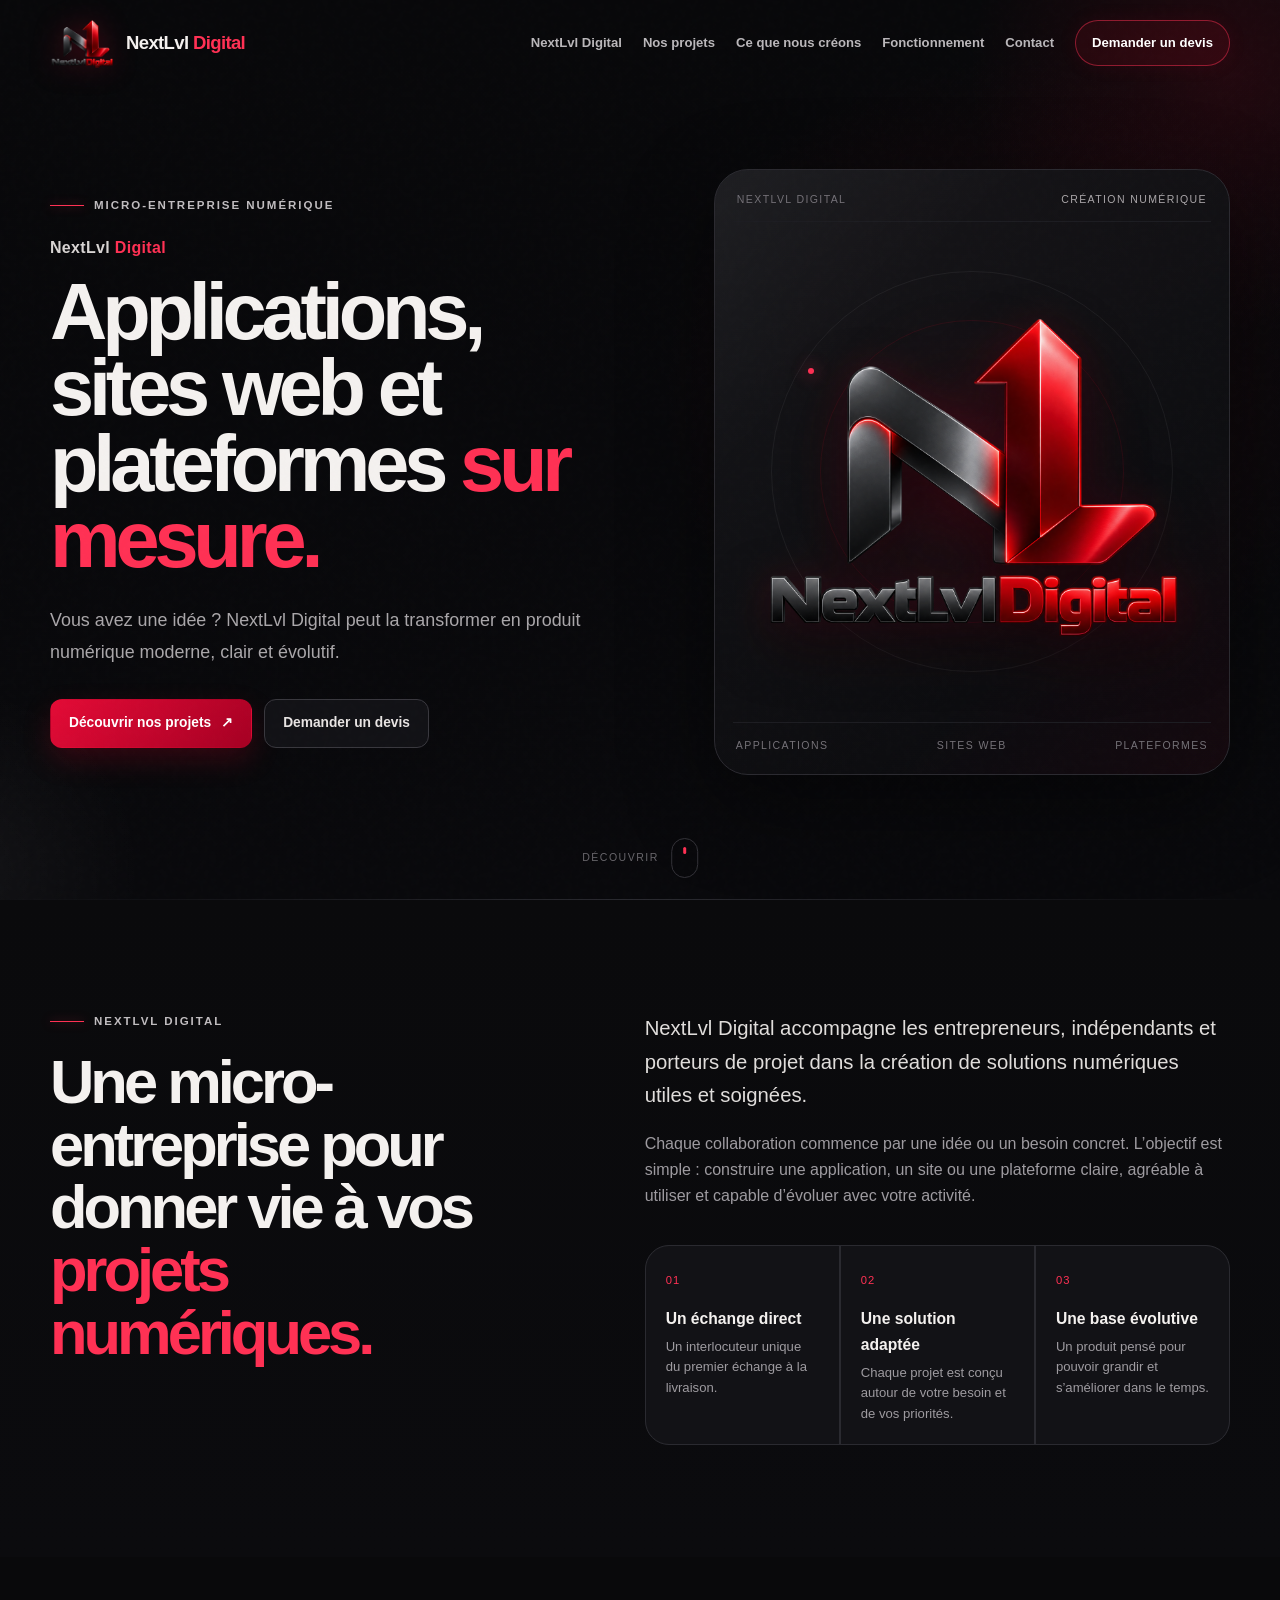
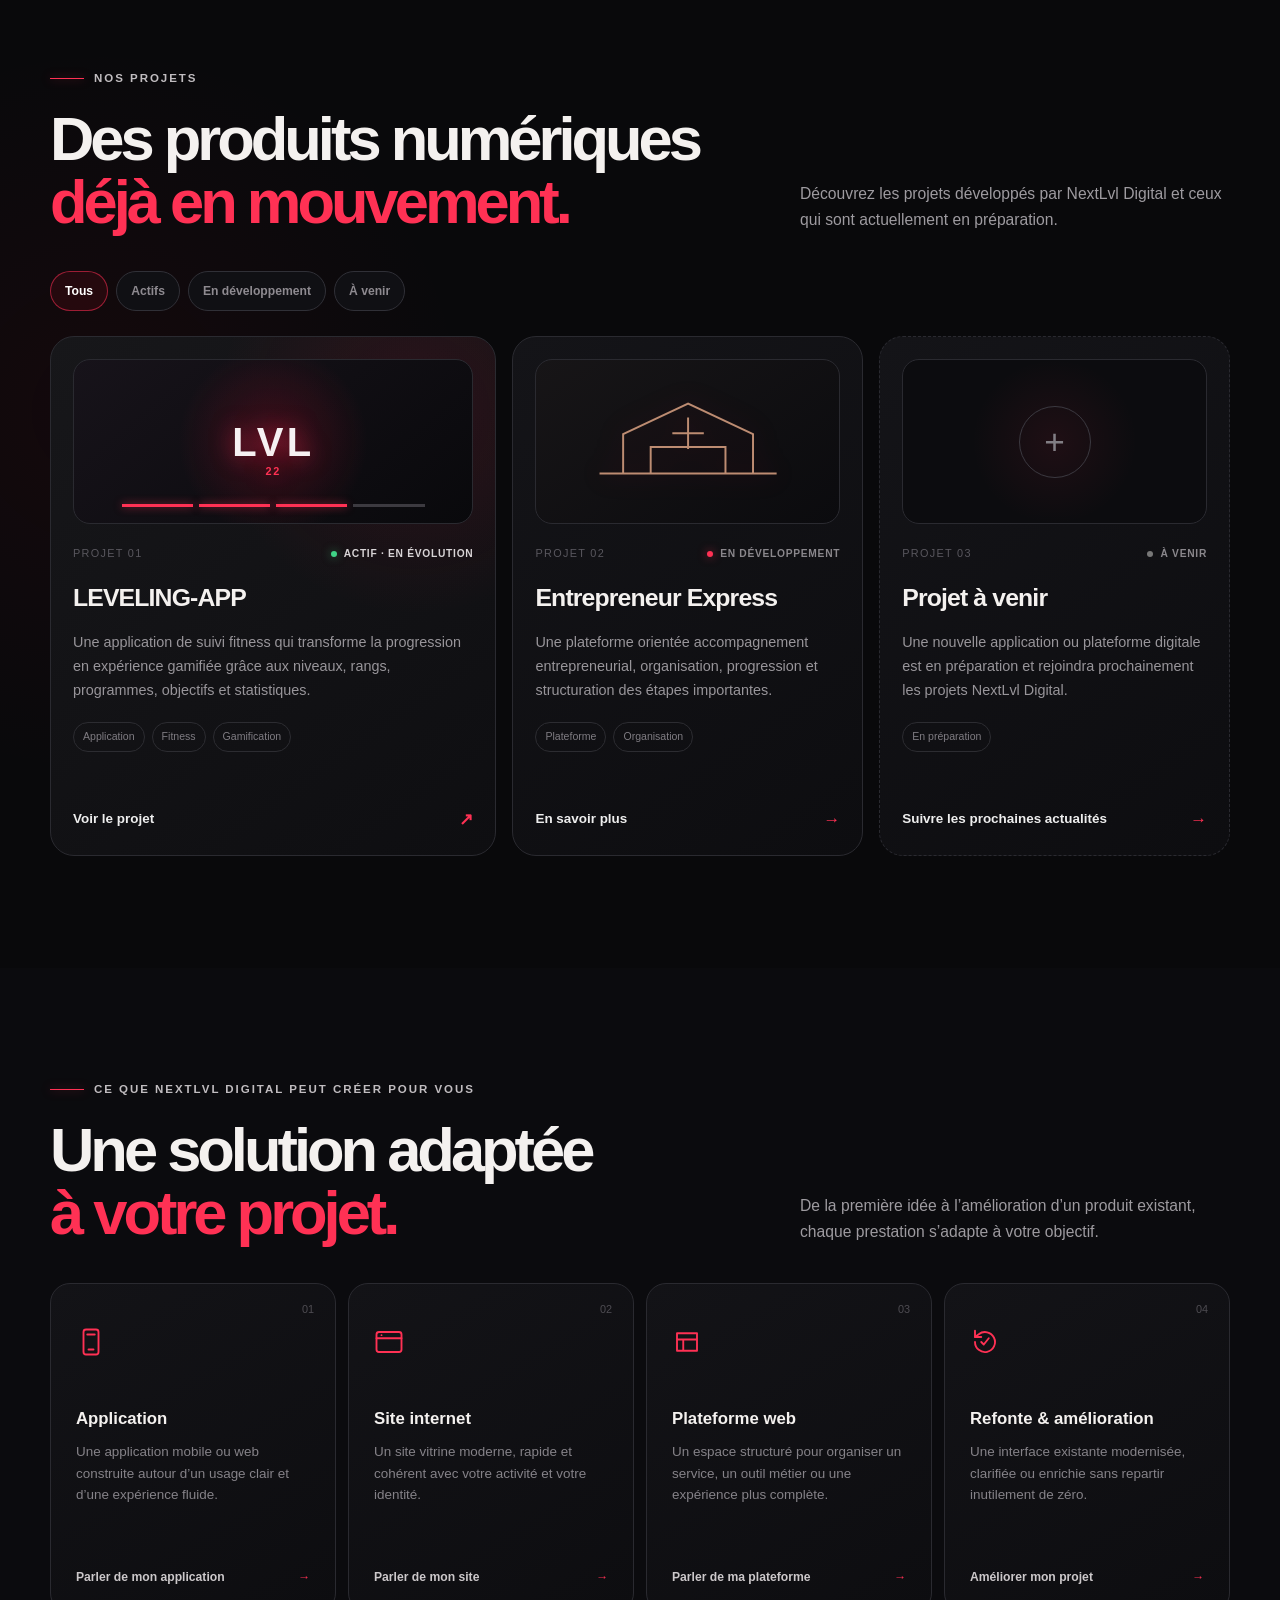
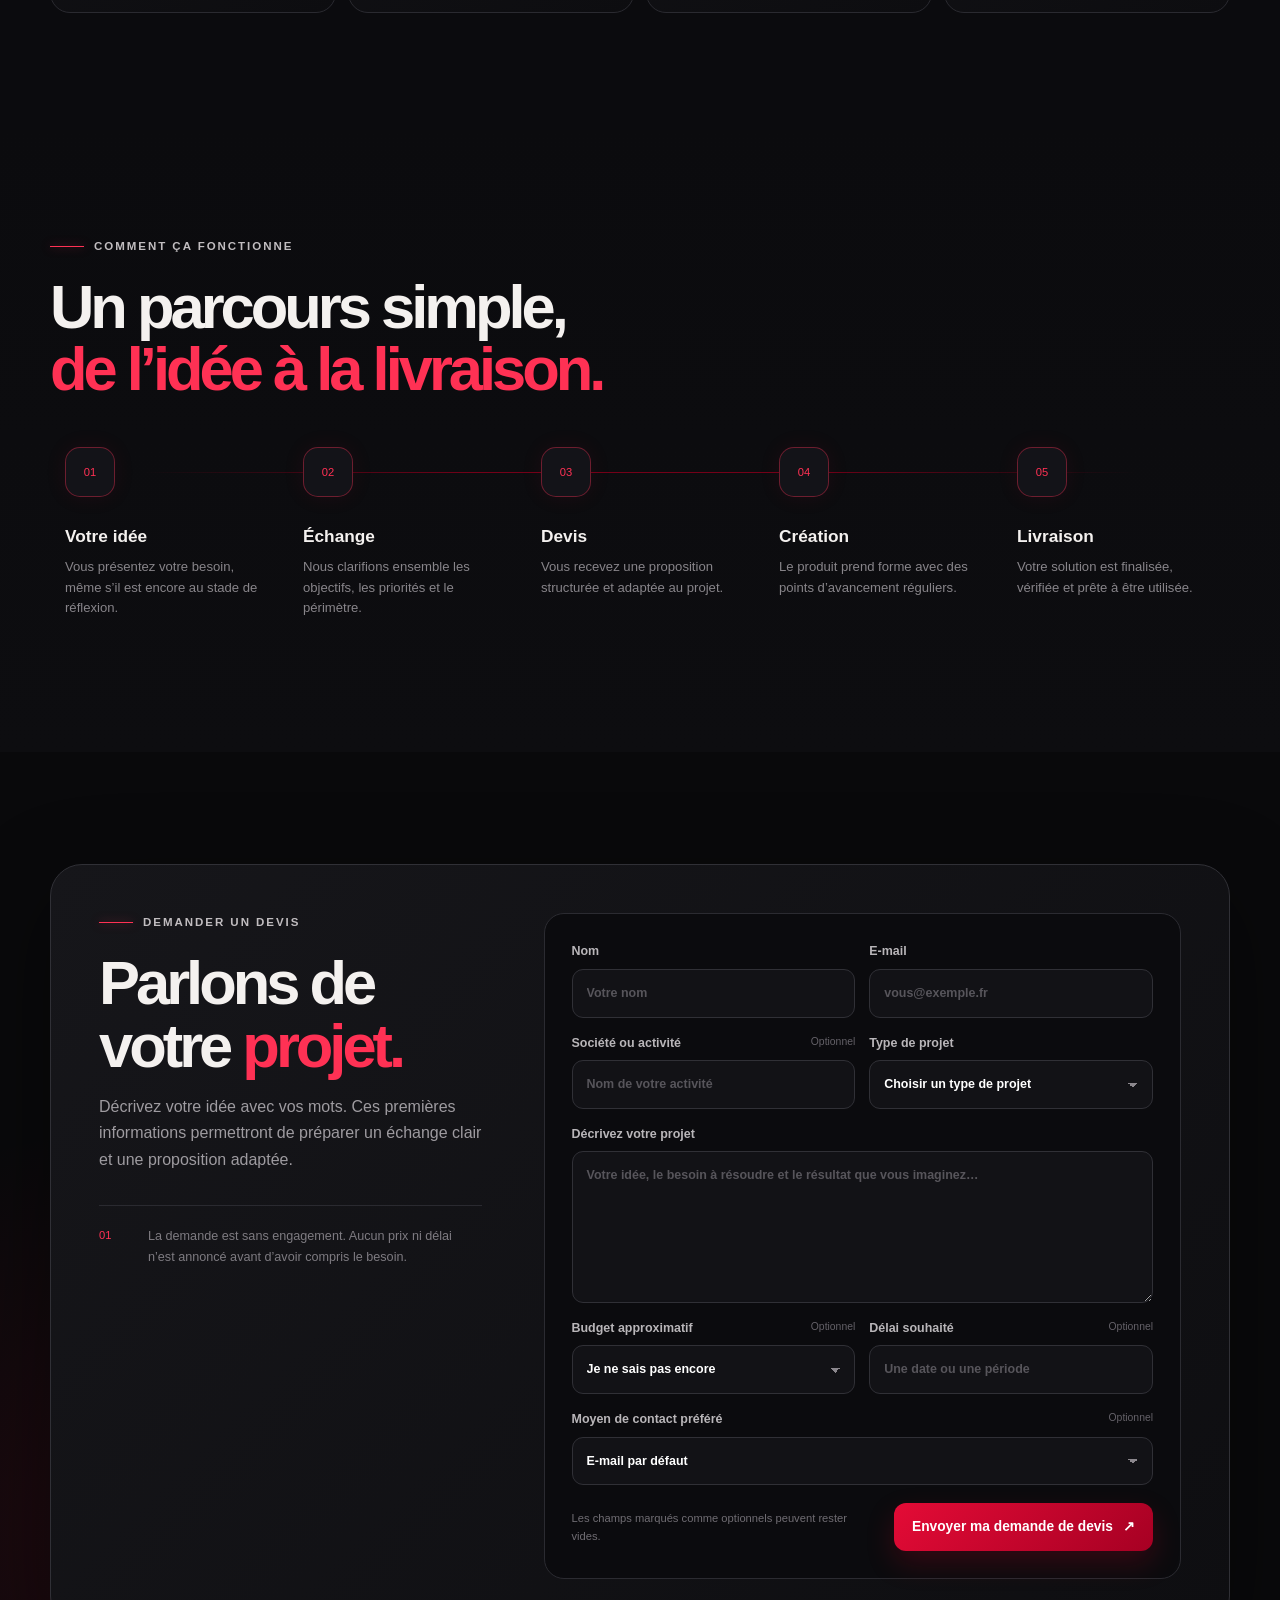
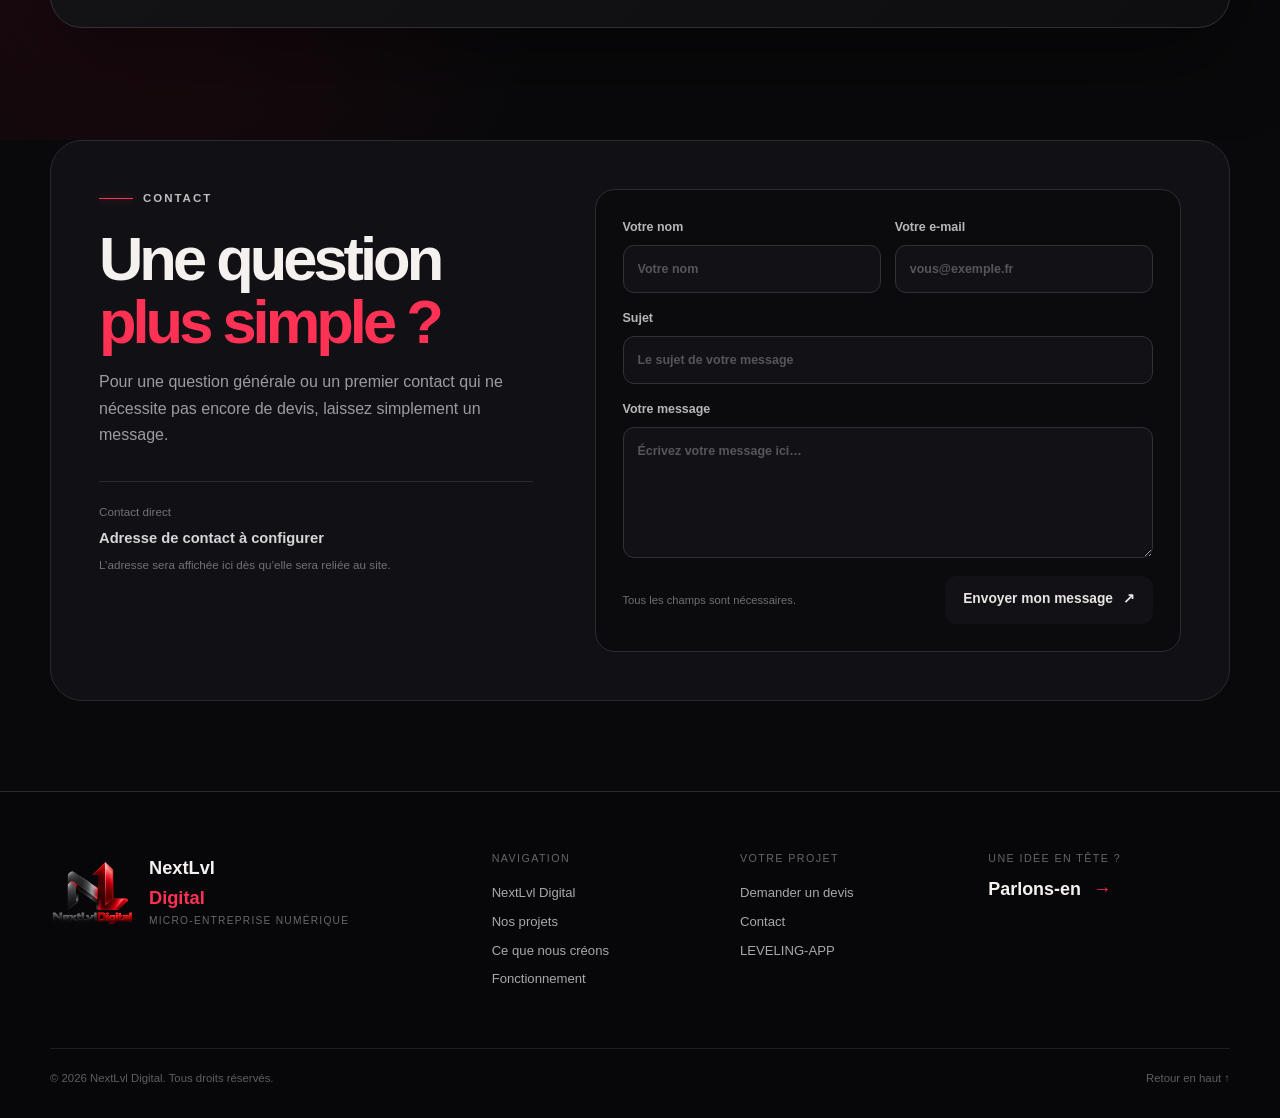
==== commit 89f3699b: "Refine NextLvl Digital showcase and quote flow" ====
--- a/index.html
+++ b/index.html
@@ -4,84 +4,59 @@
   <meta charset="utf-8">
   <meta name="viewport" content="width=device-width, initial-scale=1">
   <meta name="theme-color" content="#09090b">
-  <meta name="description" content="NextLvl Digital conçoit des applications, sites internet et plateformes web modernes, utiles et évolutifs.">
-  <title>NextLvl Digital — Des idées. Un niveau de plus.</title>
+  <meta name="description" content="NextLvl Digital, micro-entreprise de création d’applications, de sites internet et de plateformes web sur mesure.">
+  <title>NextLvl Digital — Applications, sites web et plateformes sur mesure</title>
   <link rel="icon" type="image/svg+xml" href="data:image/svg+xml,%3Csvg xmlns='http://www.w3.org/2000/svg' viewBox='0 0 64 64'%3E%3Crect width='64' height='64' rx='15' fill='%2309090b'/%3E%3Cpath d='M13 46V18l19 16V18h9v28L22 30v16z' fill='%23d9d9dc'/%3E%3Cpath d='M42 46V23h-7l12-12 12 12h-7v23z' fill='%23d20a2e'/%3E%3C/svg%3E">
-  <link rel="stylesheet" href="styles.css">
-  <script src="script.js" defer></script>
+  <link rel="stylesheet" href="styles.css?v=2">
+  <script src="script.js?v=2" defer></script>
 </head>
 <body>
   <a class="skip-link" href="#main">Aller au contenu</a>
-
   <header class="site-header" data-header>
     <div class="container header-inner">
       <a class="brand" href="#accueil" aria-label="NextLvl Digital — Accueil">
-        <img src="assets/nextlvl-digital-logo.png" alt="" width="48" height="48">
+        <img src="assets/nextlvl-digital-logo.png" alt="" width="72" height="72">
         <span>NextLvl <strong>Digital</strong></span>
       </a>
-      <button class="menu-button" type="button" aria-expanded="false" aria-controls="site-nav" aria-label="Ouvrir le menu" data-menu-button>
-        <span></span><span></span><span></span>
-      </button>
+      <button class="menu-button" type="button" aria-expanded="false" aria-controls="site-nav" aria-label="Ouvrir le menu" data-menu-button><span></span><span></span><span></span></button>
       <nav class="site-nav" id="site-nav" aria-label="Navigation principale" data-nav>
-        <a href="#apropos">À propos</a>
-        <a href="#projets">Projets</a>
-        <a href="#sites">Sites internet</a>
-        <a href="#services">Services</a>
-        <a href="#methode">Méthode</a>
-        <a class="nav-cta" href="#contact">Parler d’un projet</a>
+        <a href="#entreprise">NextLvl Digital</a><a href="#projets">Nos projets</a><a href="#services">Ce que nous créons</a><a href="#fonctionnement">Fonctionnement</a><a href="#contact">Contact</a><a class="nav-cta" href="#devis">Demander un devis</a>
       </nav>
     </div>
   </header>
 
   <main id="main">
     <section class="hero" id="accueil">
-      <div class="hero-light hero-light-one" aria-hidden="true"></div>
-      <div class="hero-light hero-light-two" aria-hidden="true"></div>
+      <div class="hero-light hero-light-one" aria-hidden="true"></div><div class="hero-light hero-light-two" aria-hidden="true"></div>
       <div class="container hero-grid">
         <div class="hero-copy reveal">
-          <p class="eyebrow"><span></span> Studio de création numérique</p>
-          <h1>Des idées.<br><em>Un niveau de plus.</em></h1>
-          <p class="hero-intro">NextLvl Digital imagine et développe des applications, des sites web et des plateformes modernes, conçus pour être utiles aujourd’hui et évoluer demain.</p>
-          <div class="hero-actions">
-            <a class="button button-primary" href="#projets">Découvrir nos projets <span aria-hidden="true">↗</span></a>
-            <a class="button button-secondary" href="#contact">Nous contacter</a>
-          </div>
-          <ul class="hero-points" aria-label="Domaines d’expertise">
-            <li>Applications</li>
-            <li>Sites web</li>
-            <li>Plateformes</li>
-          </ul>
+          <p class="eyebrow"><span></span> Micro-entreprise numérique</p>
+          <p class="hero-name">NextLvl <strong>Digital</strong></p>
+          <h1>Applications, sites web et plateformes <em>sur mesure.</em></h1>
+          <p class="hero-intro">Vous avez une idée ? NextLvl Digital peut la transformer en produit numérique moderne, clair et évolutif.</p>
+          <div class="hero-actions"><a class="button button-primary" href="#projets">Découvrir nos projets <span aria-hidden="true">↗</span></a><a class="button button-secondary" href="#devis">Demander un devis</a></div>
         </div>
-
         <div class="hero-visual reveal" aria-label="Identité NextLvl Digital">
           <div class="signal-card">
             <div class="signal-top"><span>NextLvl Digital</span><i>Création numérique</i></div>
-            <div class="logo-stage">
-              <div class="logo-orbit" aria-hidden="true"></div>
-              <img src="assets/nextlvl-digital-logo.png" alt="Logo NextLvl Digital" width="620" height="620">
-            </div>
-            <div class="signal-bottom">
-              <span>Conception</span><span>Développement</span><span>Évolution</span>
-            </div>
+            <div class="logo-stage"><div class="logo-orbit" aria-hidden="true"></div><img src="assets/nextlvl-digital-logo.png" alt="Logo NextLvl Digital" width="1254" height="1254"></div>
+            <div class="signal-bottom"><span>Applications</span><span>Sites web</span><span>Plateformes</span></div>
           </div>
         </div>
       </div>
-      <a class="scroll-hint" href="#apropos"><span>Découvrir</span><i aria-hidden="true"></i></a>
+      <a class="scroll-hint" href="#entreprise"><span>Découvrir</span><i aria-hidden="true"></i></a>
     </section>
 
-    <section class="section about" id="apropos">
+    <section class="section about" id="entreprise">
       <div class="container about-grid">
-        <div class="section-heading reveal">
-          <p class="eyebrow"><span></span> À propos</p>
-          <h2>Construire le numérique avec <em>clarté</em> et exigence.</h2>
-        </div>
+        <div class="section-heading reveal"><p class="eyebrow"><span></span> NextLvl Digital</p><h2>Une micro-entreprise pour donner vie à vos <em>projets numériques.</em></h2></div>
         <div class="about-copy reveal">
-          <p class="lead">NextLvl Digital conçoit des projets numériques utiles, modernes et évolutifs, avec une approche à la fois technique, créative et centrée sur l’expérience utilisateur.</p>
-          <p>Chaque projet commence par une idée concrète. Nous la transformons en une expérience cohérente, agréable à utiliser et suffisamment solide pour grandir dans le temps.</p>
-          <div class="principles">
-            <article><span>01</span><div><h3>Utile avant tout</h3><p>Une solution pensée pour répondre à un vrai besoin.</p></div></article>
-            <article><span>02</span><div><h3>Soigné dans le détail</h3><p>Une expérience fluide, lisible et cohérente.</p></div></article>
-            <article><span>03</span><div><h3>Prêt à évoluer</h3><p>Une base claire qui accompagne la suite du projet.</p></div></article>
+          <p class="lead">NextLvl Digital accompagne les entrepreneurs, indépendants et porteurs de projet dans la création de solutions numériques utiles et soignées.</p>
+          <p>Chaque collaboration commence par une idée ou un besoin concret. L’objectif est simple : construire une application, un site ou une plateforme claire, agréable à utiliser et capable d’évoluer avec votre activité.</p>
+          <div class="principles" aria-label="Les engagements NextLvl Digital">
+            <article><span>01</span><div><h3>Un échange direct</h3><p>Un interlocuteur unique du premier échange à la livraison.</p></div></article>
+            <article><span>02</span><div><h3>Une solution adaptée</h3><p>Chaque projet est conçu autour de votre besoin et de vos priorités.</p></div></article>
+            <article><span>03</span><div><h3>Une base évolutive</h3><p>Un produit pensé pour pouvoir grandir et s’améliorer dans le temps.</p></div></article>
           </div>
         </div>
       </div>
@@ -89,140 +64,75 @@
 
     <section class="section projects" id="projets">
       <div class="container">
-        <div class="section-heading section-heading-row reveal">
-          <div>
-            <p class="eyebrow"><span></span> Nos projets</p>
-            <h2>Des produits numériques<br><em>qui prennent vie.</em></h2>
-          </div>
-          <p>Des univers distincts, réunis par la même attention portée à l’utilité, à la progression et à l’expérience.</p>
+        <div class="section-heading section-heading-row reveal"><div><p class="eyebrow"><span></span> Nos projets</p><h2>Des produits numériques<br><em>déjà en mouvement.</em></h2></div><p>Découvrez les projets développés par NextLvl Digital et ceux qui sont actuellement en préparation.</p></div>
+        <div class="project-filters reveal" aria-label="Filtrer les projets">
+          <button class="filter-button active" type="button" data-project-filter="all" aria-pressed="true">Tous</button><button class="filter-button" type="button" data-project-filter="active" aria-pressed="false">Actifs</button><button class="filter-button" type="button" data-project-filter="development" aria-pressed="false">En développement</button><button class="filter-button" type="button" data-project-filter="upcoming" aria-pressed="false">À venir</button>
         </div>
-
         <div class="project-grid">
-          <article class="project-card project-featured reveal">
-            <div class="project-glow" aria-hidden="true"></div>
-            <div class="project-head">
-              <div class="project-icon" aria-hidden="true"><svg viewBox="0 0 24 24"><path d="M12 3 5 7v10l7 4 7-4V7l-7-4Z"/><path d="m8.5 12 2.2 2.2 4.8-5"/></svg></div>
-              <span class="status status-live"><i></i> Actif · En développement</span>
-            </div>
-            <div class="project-number">01</div>
-            <h3>LEVELING-APP</h3>
-            <p>Application orientée progression, performance et suivi, avec un univers gamifié, un système de niveaux, de rangs, de programmes et d’objectifs.</p>
-            <div class="project-tags"><span>Application</span><span>Progression</span><span>Expérience gamifiée</span></div>
-            <a class="text-link" href="https://zaiiik.github.io/StatDeX/" target="_blank" rel="noreferrer">Voir le projet <span aria-hidden="true">↗</span></a>
+          <article class="project-card project-featured reveal" data-project-status="active development">
+            <div class="project-visual visual-leveling" aria-hidden="true"><div class="level-mark">LVL</div><div class="level-bars"><i></i><i></i><i></i><i></i></div></div>
+            <div class="project-head"><span class="project-index">Projet 01</span><span class="status status-live"><i></i> Actif · En évolution</span></div>
+            <h3>LEVELING-APP</h3><p>Une application de suivi fitness qui transforme la progression en expérience gamifiée grâce aux niveaux, rangs, programmes, objectifs et statistiques.</p>
+            <div class="project-tags"><span>Application</span><span>Fitness</span><span>Gamification</span></div><a class="text-link" href="https://zaiiik.github.io/StatDeX/" target="_blank" rel="noreferrer">Voir le projet <span aria-hidden="true">↗</span></a>
           </article>
-
-          <article class="project-card reveal">
-            <div class="project-head">
-              <div class="project-icon" aria-hidden="true"><svg viewBox="0 0 24 24"><path d="M4 19V8l8-5 8 5v11"/><path d="M8 19v-5h8v5M3 19h18"/></svg></div>
-              <span class="status status-progress"><i></i> En cours</span>
-            </div>
-            <div class="project-number">02</div>
-            <h3>Entrepreneur Express</h3>
-            <p>Une plateforme pensée pour accompagner l’organisation, la progression et la structuration des étapes importantes d’un projet entrepreneurial.</p>
-            <div class="project-tags"><span>Plateforme</span><span>Organisation</span></div>
-            <a class="text-link" href="#contact" data-subject="Entrepreneur Express">En savoir plus <span aria-hidden="true">→</span></a>
+          <article class="project-card reveal" data-project-status="development">
+            <div class="project-visual visual-express" aria-hidden="true"><svg viewBox="0 0 240 120"><path d="M30 92h180M54 92V52l66-31 66 31v40M82 92V65h76v27"/><path d="M104 51h32M120 35v32"/></svg></div>
+            <div class="project-head"><span class="project-index">Projet 02</span><span class="status status-progress"><i></i> En développement</span></div>
+            <h3>Entrepreneur Express</h3><p>Une plateforme orientée accompagnement entrepreneurial, organisation, progression et structuration des étapes importantes.</p>
+            <div class="project-tags"><span>Plateforme</span><span>Organisation</span></div><a class="text-link" href="#devis" data-quote-type="Plateforme web">En savoir plus <span aria-hidden="true">→</span></a>
           </article>
-
-          <article class="project-card project-upcoming reveal">
-            <div class="project-head">
-              <div class="project-icon" aria-hidden="true"><svg viewBox="0 0 24 24"><path d="M12 3v18M3 12h18"/><circle cx="12" cy="12" r="9"/></svg></div>
-              <span class="status"><i></i> À venir</span>
-            </div>
-            <div class="project-number">03</div>
-            <h3>Projet à venir</h3>
-            <p>Une nouvelle application ou plateforme digitale est actuellement en préparation. Elle rejoindra bientôt l’écosystème NextLvl Digital.</p>
-            <div class="project-tags"><span>En préparation</span></div>
-            <a class="text-link" href="#contact" data-subject="Projet à venir">Échanger avec nous <span aria-hidden="true">→</span></a>
+          <article class="project-card project-upcoming reveal" data-project-status="upcoming">
+            <div class="project-visual visual-upcoming" aria-hidden="true"><span>+</span></div>
+            <div class="project-head"><span class="project-index">Projet 03</span><span class="status"><i></i> À venir</span></div>
+            <h3>Projet à venir</h3><p>Une nouvelle application ou plateforme digitale est en préparation et rejoindra prochainement les projets NextLvl Digital.</p>
+            <div class="project-tags"><span>En préparation</span></div><a class="text-link" href="#contact">Suivre les prochaines actualités <span aria-hidden="true">→</span></a>
           </article>
-        </div>
-      </div>
-    </section>
-
-    <section class="section web-offer" id="sites">
-      <div class="container web-grid">
-        <div class="web-showcase reveal">
-          <div class="browser-frame" aria-hidden="true">
-            <div class="browser-bar"><i></i><i></i><i></i><span>nextlvl.digital</span></div>
-            <div class="browser-content">
-              <div class="browser-copy"><span>Votre présence en ligne</span><strong>Claire. Crédible.<br>À votre image.</strong><i></i><i></i></div>
-              <div class="browser-panel"><span></span><span></span><span></span></div>
-            </div>
-          </div>
-          <div class="web-note"><span>Web</span><p>Une présence numérique pensée comme un vrai outil, pas comme une simple vitrine.</p></div>
-        </div>
-
-        <div class="web-copy reveal">
-          <p class="eyebrow"><span></span> Sites internet</p>
-          <h2>Votre projet mérite une présence web <em>à sa hauteur.</em></h2>
-          <p>Nous créons des sites et des plateformes qui présentent clairement votre activité, valorisent votre identité et facilitent le passage à l’action.</p>
-          <ul class="offer-list">
-            <li><span>01</span><b>Site vitrine</b><i>Présenter votre activité avec impact</i></li>
-            <li><span>02</span><b>Plateforme web</b><i>Construire une expérience plus complète</i></li>
-            <li><span>03</span><b>Outil métier</b><i>Simplifier un usage ou une organisation</i></li>
-            <li><span>04</span><b>Espace projet / produit</b><i>Faire vivre une offre dans le temps</i></li>
-          </ul>
-          <a class="button button-secondary" href="#contact" data-subject="Création d’un site internet">Parler de votre site</a>
         </div>
       </div>
     </section>
 
     <section class="section services" id="services">
       <div class="container">
-        <div class="section-heading reveal">
-          <p class="eyebrow"><span></span> Services</p>
-          <h2>De l’idée à une solution<br><em>prête à avancer.</em></h2>
-        </div>
+        <div class="section-heading section-heading-row reveal"><div><p class="eyebrow"><span></span> Ce que NextLvl Digital peut créer pour vous</p><h2>Une solution adaptée<br><em>à votre projet.</em></h2></div><p>De la première idée à l’amélioration d’un produit existant, chaque prestation s’adapte à votre objectif.</p></div>
         <div class="service-grid">
-          <article class="service-card reveal"><span>01</span><svg viewBox="0 0 24 24"><rect x="6" y="2" width="12" height="20" rx="2"/><path d="M10 18h4"/></svg><h3>Création d’applications</h3><p>Des expériences mobiles ou web pensées autour d’un usage concret.</p></article>
-          <article class="service-card reveal"><span>02</span><svg viewBox="0 0 24 24"><rect x="2" y="4" width="20" height="16" rx="2"/><path d="M2 9h20M6 6.5h.01"/></svg><h3>Création de sites internet</h3><p>Des sites rapides, lisibles et cohérents avec votre identité.</p></article>
-          <article class="service-card reveal"><span>03</span><svg viewBox="0 0 24 24"><path d="M4 5h16v14H4zM4 10h16M9 10v9"/></svg><h3>Plateformes web</h3><p>Des interfaces structurées pour des projets plus complets.</p></article>
-          <article class="service-card reveal"><span>04</span><svg viewBox="0 0 24 24"><path d="m4 16 8-12 8 12-8 4-8-4Z"/><path d="M12 4v16"/></svg><h3>Design d’interface</h3><p>Une direction visuelle claire, actuelle et agréable à utiliser.</p></article>
-          <article class="service-card reveal"><span>05</span><svg viewBox="0 0 24 24"><path d="M4 12a8 8 0 1 0 3-6.2L4 8"/><path d="M4 3v5h5"/></svg><h3>Suivi et évolution</h3><p>Des améliorations continues pour accompagner la vie du projet.</p></article>
-          <article class="service-card reveal"><span>06</span><svg viewBox="0 0 24 24"><circle cx="12" cy="12" r="9"/><path d="M3 12h18M12 3c2.2 2.4 3.4 5.4 3.4 9S14.2 18.6 12 21c-2.2-2.4-3.4-5.4-3.4-9S9.8 5.4 12 3Z"/></svg><h3>Identité digitale</h3><p>Une présence en ligne cohérente, reconnaissable et crédible.</p></article>
+          <article class="service-card reveal"><span>01</span><svg viewBox="0 0 24 24" aria-hidden="true"><rect x="6" y="2" width="12" height="20" rx="2"/><path d="M10 18h4M9 6h6"/></svg><h3>Application</h3><p>Une application mobile ou web construite autour d’un usage clair et d’une expérience fluide.</p><a href="#devis" data-quote-type="Application">Parler de mon application <b aria-hidden="true">→</b></a></article>
+          <article class="service-card reveal"><span>02</span><svg viewBox="0 0 24 24" aria-hidden="true"><rect x="2" y="4" width="20" height="16" rx="2"/><path d="M2 9h20M6 6.5h.01"/></svg><h3>Site internet</h3><p>Un site vitrine moderne, rapide et cohérent avec votre activité et votre identité.</p><a href="#devis" data-quote-type="Site internet">Parler de mon site <b aria-hidden="true">→</b></a></article>
+          <article class="service-card reveal"><span>03</span><svg viewBox="0 0 24 24" aria-hidden="true"><path d="M4 5h16v14H4zM4 10h16M9 10v9"/></svg><h3>Plateforme web</h3><p>Un espace structuré pour organiser un service, un outil métier ou une expérience plus complète.</p><a href="#devis" data-quote-type="Plateforme web">Parler de ma plateforme <b aria-hidden="true">→</b></a></article>
+          <article class="service-card reveal"><span>04</span><svg viewBox="0 0 24 24" aria-hidden="true"><path d="M4 12a8 8 0 1 0 3-6.2L4 8"/><path d="M4 3v5h5M9 12l2 2 4-5"/></svg><h3>Refonte & amélioration</h3><p>Une interface existante modernisée, clarifiée ou enrichie sans repartir inutilement de zéro.</p><a href="#devis" data-quote-type="Refonte ou amélioration">Améliorer mon projet <b aria-hidden="true">→</b></a></article>
         </div>
       </div>
     </section>
 
-    <section class="section method" id="methode">
+    <section class="section process" id="fonctionnement">
       <div class="container">
-        <div class="method-intro reveal">
-          <p class="eyebrow"><span></span> Notre méthode</p>
-          <h2>Un chemin clair,<br><em>du besoin au produit.</em></h2>
-          <p>Une méthode simple pour garder les décisions lisibles, le projet cohérent et l’évolution maîtrisée.</p>
-        </div>
-        <ol class="method-steps">
-          <li class="reveal"><span>01</span><div><h3>Analyse</h3><p>Comprendre le besoin, le contexte et les priorités réelles.</p></div></li>
-          <li class="reveal"><span>02</span><div><h3>Conception</h3><p>Définir l’expérience, la structure et la direction visuelle.</p></div></li>
-          <li class="reveal"><span>03</span><div><h3>Développement</h3><p>Construire une solution propre, responsive et solide.</p></div></li>
-          <li class="reveal"><span>04</span><div><h3>Évolution</h3><p>Observer, améliorer et faire grandir le projet dans le temps.</p></div></li>
+        <div class="section-heading reveal"><p class="eyebrow"><span></span> Comment ça fonctionne</p><h2>Un parcours simple,<br><em>de l’idée à la livraison.</em></h2></div>
+        <ol class="process-steps">
+          <li class="reveal"><span>01</span><div><h3>Votre idée</h3><p>Vous présentez votre besoin, même s’il est encore au stade de réflexion.</p></div></li><li class="reveal"><span>02</span><div><h3>Échange</h3><p>Nous clarifions ensemble les objectifs, les priorités et le périmètre.</p></div></li><li class="reveal"><span>03</span><div><h3>Devis</h3><p>Vous recevez une proposition structurée et adaptée au projet.</p></div></li><li class="reveal"><span>04</span><div><h3>Création</h3><p>Le produit prend forme avec des points d’avancement réguliers.</p></div></li><li class="reveal"><span>05</span><div><h3>Livraison</h3><p>Votre solution est finalisée, vérifiée et prête à être utilisée.</p></div></li>
         </ol>
+      </div>
+    </section>
+
+    <section class="section quote" id="devis">
+      <div class="container quote-shell reveal">
+        <div class="quote-copy"><p class="eyebrow"><span></span> Demander un devis</p><h2>Parlons de votre <em>projet.</em></h2><p>Décrivez votre idée avec vos mots. Ces premières informations permettront de préparer un échange clair et une proposition adaptée.</p><div class="quote-note"><span aria-hidden="true">01</span><p>La demande est sans engagement. Aucun prix ni délai n’est annoncé avant d’avoir compris le besoin.</p></div></div>
+        <form class="project-form" data-project-form novalidate>
+          <div class="form-row"><label>Nom <input type="text" name="name" autocomplete="name" required placeholder="Votre nom"></label><label>E-mail <input type="email" name="email" autocomplete="email" required placeholder="vous@exemple.fr"></label></div>
+          <div class="form-row"><label>Société ou activité <small>Optionnel</small><input type="text" name="company" autocomplete="organization" placeholder="Nom de votre activité"></label><label>Type de projet <select name="projectType" required><option value="">Choisir un type de projet</option><option>Application</option><option>Site internet</option><option>Plateforme web</option><option>Refonte ou amélioration</option><option>Autre</option></select></label></div>
+          <label>Décrivez votre projet <textarea name="description" rows="6" required placeholder="Votre idée, le besoin à résoudre et le résultat que vous imaginez…"></textarea></label>
+          <div class="form-row"><label>Budget approximatif <small>Optionnel</small><select name="budget"><option value="">Je ne sais pas encore</option><option>Moins de 1 500 €</option><option>1 500 € à 3 000 €</option><option>3 000 € à 6 000 €</option><option>Plus de 6 000 €</option></select></label><label>Délai souhaité <small>Optionnel</small><input type="text" name="timeline" placeholder="Une date ou une période"></label></div>
+          <label>Moyen de contact préféré <small>Optionnel</small><select name="preferredContact"><option value="">E-mail par défaut</option><option>E-mail</option><option>Téléphone</option><option>Visioconférence</option></select></label>
+          <div class="form-footer"><p data-project-form-status aria-live="polite">Les champs marqués comme optionnels peuvent rester vides.</p><button class="button button-primary" type="submit">Envoyer ma demande de devis <span aria-hidden="true">↗</span></button></div>
+        </form>
       </div>
     </section>
 
     <section class="section contact" id="contact">
       <div class="container contact-shell reveal">
-        <div class="contact-copy">
-          <p class="eyebrow"><span></span> Contact</p>
-          <h2>Une idée à faire<br><em>passer au niveau suivant ?</em></h2>
-          <p>Parlez-nous de votre projet, même s’il n’en est qu’au début. Nous vous répondrons de façon claire et concrète.</p>
-          <div class="contact-detail">
-            <span>Contact direct</span>
-            <strong data-contact-email>E-mail professionnel à configurer</strong>
-            <small>L’adresse pourra être ajoutée sans modifier la mise en page.</small>
-          </div>
-        </div>
-
+        <div class="contact-copy"><p class="eyebrow"><span></span> Contact</p><h2>Une question<br><em>plus simple ?</em></h2><p>Pour une question générale ou un premier contact qui ne nécessite pas encore de devis, laissez simplement un message.</p><div class="contact-detail"><span>Contact direct</span><strong data-contact-email>Adresse de contact à configurer</strong><small>L’adresse sera affichée ici dès qu’elle sera reliée au site.</small></div></div>
         <form class="contact-form" data-contact-form novalidate>
-          <div class="form-row">
-            <label>Votre nom<input type="text" name="name" autocomplete="name" required placeholder="Nom ou entreprise"></label>
-            <label>Votre e-mail<input type="email" name="email" autocomplete="email" required placeholder="vous@exemple.fr"></label>
-          </div>
-          <label>Sujet<input type="text" name="subject" required placeholder="Application, site, plateforme…"></label>
-          <label>Votre message<textarea name="message" rows="6" required placeholder="Expliquez-nous simplement votre idée et votre besoin."></textarea></label>
-          <div class="form-footer">
-            <p data-form-status aria-live="polite">Tous les champs sont nécessaires.</p>
-            <button class="button button-primary" type="submit">Préparer le message <span aria-hidden="true">↗</span></button>
-          </div>
+          <div class="form-row"><label>Votre nom <input type="text" name="name" autocomplete="name" required placeholder="Votre nom"></label><label>Votre e-mail <input type="email" name="email" autocomplete="email" required placeholder="vous@exemple.fr"></label></div>
+          <label>Sujet <input type="text" name="subject" required placeholder="Le sujet de votre message"></label><label>Votre message <textarea name="message" rows="5" required placeholder="Écrivez votre message ici…"></textarea></label>
+          <div class="form-footer"><p data-contact-status aria-live="polite">Tous les champs sont nécessaires.</p><button class="button button-secondary" type="submit">Envoyer mon message <span aria-hidden="true">↗</span></button></div>
         </form>
       </div>
     </section>
@@ -230,10 +140,10 @@
 
   <footer class="site-footer">
     <div class="container footer-main">
-      <a class="footer-brand" href="#accueil"><img src="assets/nextlvl-digital-logo.png" alt="" width="76" height="76"><span>NextLvl <strong>Digital</strong><small>Création numérique</small></span></a>
-      <div class="footer-links"><span>Navigation</span><a href="#apropos">À propos</a><a href="#projets">Projets</a><a href="#services">Services</a><a href="#methode">Méthode</a></div>
-      <div class="footer-links"><span>Expertises</span><a href="#services">Applications</a><a href="#sites">Sites internet</a><a href="#sites">Plateformes web</a><a href="#contact">Design d’interface</a></div>
-      <div class="footer-contact"><span>Un projet en tête ?</span><a href="#contact">Parlons-en <b aria-hidden="true">→</b></a></div>
+      <a class="footer-brand" href="#accueil"><img src="assets/nextlvl-digital-logo.png" alt="" width="90" height="90"><span>NextLvl <strong>Digital</strong><small>Micro-entreprise numérique</small></span></a>
+      <div class="footer-links"><span>Navigation</span><a href="#entreprise">NextLvl Digital</a><a href="#projets">Nos projets</a><a href="#services">Ce que nous créons</a><a href="#fonctionnement">Fonctionnement</a></div>
+      <div class="footer-links"><span>Votre projet</span><a href="#devis">Demander un devis</a><a href="#contact">Contact</a><a href="https://zaiiik.github.io/StatDeX/" target="_blank" rel="noreferrer">LEVELING-APP</a></div>
+      <div class="footer-contact"><span>Une idée en tête ?</span><a href="#devis">Parlons-en <b aria-hidden="true">→</b></a></div>
     </div>
     <div class="container footer-bottom"><p>© <span data-year></span> NextLvl Digital. Tous droits réservés.</p><a href="#accueil">Retour en haut ↑</a></div>
   </footer>
--- a/styles.css
+++ b/styles.css
@@ -1,101 +1,57 @@
 :root{
-  --bg:#08080a;
-  --bg-soft:#0d0d10;
-  --panel:#111114;
-  --panel-2:#151519;
-  --line:#28282e;
-  --line-soft:#1c1c21;
-  --text:#f3f1ef;
-  --muted:#a09da1;
-  --muted-2:#6f6d72;
-  --ruby:#d30b2f;
-  --ruby-light:#ff294f;
-  --ruby-dark:#730017;
-  --cream:#ddd8d1;
-  --radius:24px;
-  --container:min(1180px,calc(100% - 40px));
-  --shadow:0 28px 90px rgba(0,0,0,.42);
+  --bg:#08080a;--bg-soft:#0d0d10;--panel:#121216;--panel-2:#17171b;--line:#2a2a30;--line-soft:#1d1d22;
+  --text:#f4f1ef;--muted:#9e9ba0;--muted-2:#6e6b72;--ruby:#d30b2f;--ruby-light:#ff3154;--ruby-dark:#740018;
+  --cream:#e3ddd7;--radius:24px;--container:min(1180px,calc(100% - 40px));--shadow:0 28px 90px rgba(0,0,0,.42)
 }
+*{box-sizing:border-box}
+html{scroll-behavior:smooth;scroll-padding-top:100px}
+body{margin:0;background:var(--bg);color:var(--text);font-family:"Segoe UI Variable","Segoe UI",Inter,Arial,sans-serif;font-size:16px;line-height:1.65;overflow-x:hidden}
+body::before{content:"";position:fixed;inset:0;z-index:50;pointer-events:none;opacity:.025;background-image:url("data:image/svg+xml,%3Csvg viewBox='0 0 180 180' xmlns='http://www.w3.org/2000/svg'%3E%3Cfilter id='n'%3E%3CfeTurbulence type='fractalNoise' baseFrequency='.8' numOctaves='3' stitchTiles='stitchTiles'/%3E%3C/filter%3E%3Crect width='100%25' height='100%25' filter='url(%23n)' opacity='.55'/%3E%3C/svg%3E")}
+img,svg{display:block;max-width:100%}a{color:inherit;text-decoration:none}button,input,textarea,select{font:inherit}button,a{touch-action:manipulation}.container{width:var(--container);margin-inline:auto}
+.skip-link{position:fixed;left:18px;top:-70px;z-index:1000;padding:10px 16px;background:#fff;color:#000;border-radius:8px}.skip-link:focus{top:18px}
 
-*{box-sizing:border-box}
-html{scroll-behavior:smooth;scroll-padding-top:90px}
-body{margin:0;background:var(--bg);color:var(--text);font-family:"Segoe UI Variable","Segoe UI",Inter,Arial,sans-serif;font-size:16px;line-height:1.65;overflow-x:hidden}
-body::before{content:"";position:fixed;inset:0;pointer-events:none;z-index:20;opacity:.03;background-image:url("data:image/svg+xml,%3Csvg viewBox='0 0 180 180' xmlns='http://www.w3.org/2000/svg'%3E%3Cfilter id='n'%3E%3CfeTurbulence type='fractalNoise' baseFrequency='.8' numOctaves='3' stitchTiles='stitch'/%3E%3C/filter%3E%3Crect width='100%25' height='100%25' filter='url(%23n)' opacity='.55'/%3E%3C/svg%3E")}
-img,svg{display:block;max-width:100%}
-a{color:inherit;text-decoration:none}
-button,input,textarea{font:inherit}
-button,a{touch-action:manipulation}
-.container{width:var(--container);margin-inline:auto}
-.skip-link{position:fixed;left:18px;top:-60px;z-index:1000;padding:10px 16px;background:#fff;color:#000;border-radius:8px}.skip-link:focus{top:18px}
+.site-header{position:fixed;inset:0 0 auto;z-index:100;padding:11px 0;border-bottom:1px solid transparent;transition:.25s ease}.site-header.scrolled{padding:6px 0;background:rgba(8,8,10,.87);border-color:rgba(255,255,255,.07);backdrop-filter:blur(18px)}
+.header-inner{display:flex;align-items:center;justify-content:space-between;gap:24px}.brand{display:flex;align-items:center;gap:12px;min-width:max-content;font-size:1.16rem;font-weight:830;letter-spacing:-.035em}.brand img{width:64px;height:auto;aspect-ratio:1;object-fit:contain;filter:drop-shadow(0 0 14px rgba(211,11,47,.28))}.brand strong,.footer-brand strong,.hero-name strong{color:var(--ruby-light)}
+.site-nav{display:flex;align-items:center;gap:21px;color:#bab7ba;font-size:.82rem;font-weight:650}.site-nav a{position:relative;transition:color .2s ease}.site-nav>a:not(.nav-cta)::after{content:"";position:absolute;left:0;right:100%;bottom:-5px;height:1px;background:var(--ruby-light);transition:right .2s ease}.site-nav>a:hover,.site-nav>a:focus-visible{color:#fff}.site-nav>a:hover::after,.site-nav>a:focus-visible::after{right:0}.site-nav .nav-cta{padding:11px 16px;border:1px solid rgba(255,49,84,.48);border-radius:999px;color:#fff;background:rgba(211,11,47,.1);box-shadow:0 0 20px rgba(211,11,47,.08)}
+.menu-button{display:none;width:46px;height:46px;border:1px solid var(--line);border-radius:12px;background:var(--panel);padding:11px;color:#fff}.menu-button span{display:block;height:1px;background:currentColor;margin:5px 0;transition:.2s ease}
 
-.site-header{position:fixed;inset:0 0 auto;z-index:100;padding:14px 0;border-bottom:1px solid transparent;transition:.28s ease}
-.site-header.scrolled{padding:9px 0;background:rgba(8,8,10,.82);border-color:rgba(255,255,255,.07);backdrop-filter:blur(18px)}
-.header-inner{display:flex;align-items:center;justify-content:space-between;gap:28px}
-.brand{display:flex;align-items:center;gap:10px;font-weight:800;letter-spacing:-.035em;font-size:1.05rem}
-.brand img{width:48px;height:48px;object-fit:contain;filter:drop-shadow(0 0 11px rgba(211,11,47,.24))}
-.brand strong,.footer-brand strong{color:var(--ruby-light)}
-.site-nav{display:flex;align-items:center;gap:26px;color:#bab7ba;font-size:.88rem;font-weight:600}
-.site-nav a{position:relative;transition:color .2s ease}
-.site-nav>a:not(.nav-cta)::after{content:"";position:absolute;left:0;right:100%;bottom:-5px;height:1px;background:var(--ruby-light);transition:right .2s ease}
-.site-nav>a:hover,.site-nav>a:focus-visible{color:#fff}.site-nav>a:hover::after,.site-nav>a:focus-visible::after{right:0}
-.site-nav .nav-cta{padding:10px 16px;border:1px solid rgba(255,41,79,.42);border-radius:999px;color:#fff;background:rgba(211,11,47,.08)}
-.menu-button{display:none;width:44px;height:44px;border:1px solid var(--line);border-radius:12px;background:var(--panel);padding:11px;color:#fff}.menu-button span{display:block;height:1px;background:currentColor;margin:5px 0;transition:.2s ease}
+.hero{position:relative;min-height:100svh;display:grid;align-items:center;padding:132px 0 88px;overflow:hidden;background:radial-gradient(circle at 78% 44%,rgba(147,0,27,.14),transparent 30%),linear-gradient(180deg,#08080a,#09090c)}.hero::after{content:"";position:absolute;inset:auto 0 0;height:1px;background:linear-gradient(90deg,transparent,var(--line),transparent)}
+.hero-light{position:absolute;border-radius:50%;pointer-events:none}.hero-light-one{width:560px;height:560px;right:-230px;top:-210px;background:radial-gradient(circle,rgba(211,11,47,.13),transparent 66%)}.hero-light-two{width:380px;height:380px;left:-230px;bottom:-160px;background:radial-gradient(circle,rgba(255,255,255,.045),transparent 68%)}
+.hero-grid{display:grid;grid-template-columns:minmax(0,1.07fr) minmax(430px,.93fr);gap:70px;align-items:center}.hero-grid>*{min-width:0}.eyebrow{display:flex;align-items:center;gap:10px;margin:0 0 20px;color:#c1bdc0;font-size:.72rem;font-weight:760;letter-spacing:.17em;text-transform:uppercase}.eyebrow>span{width:34px;height:1px;background:var(--ruby-light);box-shadow:0 0 10px rgba(255,49,84,.55)}
+.hero-name{margin:0 0 12px;color:#d8d4d3;font-size:1rem;font-weight:800;letter-spacing:.02em}.hero h1,.section-heading h2,.quote-copy h2,.contact-copy h2{margin:0;font-size:clamp(3.15rem,6.2vw,6.1rem);line-height:.96;letter-spacing:-.065em;font-weight:790}.hero h1 em,.section h2 em{font-style:normal;color:var(--ruby-light);font-weight:inherit}.hero-intro{max-width:650px;margin:27px 0 31px;color:#aaa7aa;font-size:1.12rem;line-height:1.75}.hero-actions{display:flex;flex-wrap:wrap;gap:12px}
+.button{display:inline-flex;align-items:center;justify-content:center;gap:10px;min-height:48px;padding:12px 18px;border:1px solid transparent;border-radius:12px;font-size:.86rem;font-weight:760;cursor:pointer;transition:transform .2s ease,border-color .2s ease,background .2s ease}.button:hover{transform:translateY(-2px)}.button-primary{color:#fff;background:linear-gradient(135deg,#e40b36,#a60023);box-shadow:0 12px 28px rgba(179,0,35,.24)}.button-secondary{color:#e8e4e3;border-color:#39383e;background:#121216}.button-secondary:hover{border-color:#625f66;background:#17171b}
+.signal-card{position:relative;padding:18px;border:1px solid #2b2a30;border-radius:34px;background:linear-gradient(145deg,rgba(24,24,28,.88),rgba(9,9,12,.96));box-shadow:var(--shadow);overflow:hidden}.signal-card::before{content:"";position:absolute;inset:0;background:linear-gradient(135deg,rgba(255,255,255,.04),transparent 28%,transparent 70%,rgba(211,11,47,.06));pointer-events:none}.signal-top,.signal-bottom{position:relative;z-index:2;display:flex;justify-content:space-between;align-items:center;color:#747177;font-size:.66rem;letter-spacing:.13em;text-transform:uppercase}.signal-top{padding:3px 4px 12px;border-bottom:1px solid var(--line-soft)}.signal-top i{font-style:normal;color:#aaa6a9}.signal-bottom{gap:8px;padding:14px 3px 2px;border-top:1px solid var(--line-soft)}.signal-bottom span{white-space:nowrap}
+.logo-stage{position:relative;min-height:500px;display:grid;place-items:center;padding:24px}.logo-stage::before{content:"";position:absolute;width:74%;aspect-ratio:1;border-radius:50%;background:radial-gradient(circle,rgba(200,5,42,.23),rgba(91,0,19,.08) 38%,transparent 69%);filter:blur(14px)}.logo-stage img{position:relative;display:block;width:min(100%,570px);height:auto;object-fit:contain;aspect-ratio:auto;filter:drop-shadow(0 22px 28px rgba(0,0,0,.52)) drop-shadow(0 0 18px rgba(220,12,48,.17));transition:transform .45s ease}.signal-card:hover .logo-stage img{transform:translateY(-4px) scale(1.01)}.logo-orbit{position:absolute;width:84%;aspect-ratio:1;border:1px solid rgba(255,255,255,.055);border-radius:50%}.logo-orbit::before,.logo-orbit::after{content:"";position:absolute;border-radius:50%}.logo-orbit::before{inset:12%;border:1px solid rgba(211,11,47,.12)}.logo-orbit::after{width:6px;height:6px;left:9%;top:24%;background:var(--ruby-light);box-shadow:0 0 16px var(--ruby-light)}
+.scroll-hint{position:absolute;left:50%;bottom:22px;transform:translateX(-50%);display:flex;align-items:center;gap:12px;color:#68666b;font-size:.66rem;text-transform:uppercase;letter-spacing:.14em}.scroll-hint i{width:27px;height:40px;border:1px solid #333238;border-radius:999px}.scroll-hint i::after{content:"";display:block;width:3px;height:7px;margin:8px auto;background:var(--ruby-light);border-radius:3px;animation:scrollDot 1.8s ease infinite}@keyframes scrollDot{0%{opacity:0;transform:translateY(0)}35%{opacity:1}100%{opacity:0;transform:translateY(15px)}}
 
-.hero{position:relative;min-height:100svh;display:grid;align-items:center;padding:136px 0 86px;overflow:hidden;background:radial-gradient(circle at 76% 45%,rgba(139,0,25,.13),transparent 28%),linear-gradient(180deg,#08080a,#09090c)}
-.hero::after{content:"";position:absolute;inset:auto 0 0;height:1px;background:linear-gradient(90deg,transparent,var(--line),transparent)}
-.hero-light{position:absolute;border-radius:50%;filter:blur(2px);pointer-events:none}.hero-light-one{width:520px;height:520px;right:-210px;top:-190px;background:radial-gradient(circle,rgba(211,11,47,.12),transparent 66%)}.hero-light-two{width:360px;height:360px;left:-220px;bottom:-140px;background:radial-gradient(circle,rgba(255,255,255,.045),transparent 68%)}
-.hero-grid{display:grid;grid-template-columns:minmax(0,1.02fr) minmax(420px,.98fr);gap:76px;align-items:center}
-.eyebrow{display:flex;align-items:center;gap:10px;margin:0 0 22px;color:#c1bdc0;font-size:.74rem;font-weight:750;letter-spacing:.18em;text-transform:uppercase}.eyebrow>span{width:34px;height:1px;background:var(--ruby-light);box-shadow:0 0 10px rgba(255,41,79,.55)}
-.hero h1,.section-heading h2,.web-copy h2,.method-intro h2,.contact-copy h2{margin:0;font-size:clamp(3.25rem,7vw,6.7rem);line-height:.94;letter-spacing:-.07em;font-weight:780}.hero h1 em,.section h2 em{font-style:normal;color:var(--ruby-light);font-weight:530;text-shadow:0 0 40px rgba(211,11,47,.12)}
-.hero-intro{max-width:650px;margin:30px 0 0;color:#aaa6aa;font-size:1.1rem;line-height:1.75}
-.hero-actions{display:flex;flex-wrap:wrap;gap:12px;margin-top:34px}
-.button{min-height:52px;display:inline-flex;align-items:center;justify-content:center;gap:13px;padding:0 22px;border:1px solid transparent;border-radius:13px;font-size:.91rem;font-weight:730;transition:transform .2s ease,border-color .2s ease,background .2s ease,box-shadow .2s ease;cursor:pointer}.button:hover{transform:translateY(-2px)}.button:focus-visible,.text-link:focus-visible,.site-nav a:focus-visible{outline:2px solid var(--ruby-light);outline-offset:4px}
-.button-primary{color:#fff;background:linear-gradient(135deg,#b90829,var(--ruby),#e4143d);box-shadow:0 14px 38px rgba(162,0,31,.23),inset 0 1px rgba(255,255,255,.18)}.button-primary:hover{box-shadow:0 16px 46px rgba(211,11,47,.32)}
-.button-secondary{border-color:#34343a;background:rgba(255,255,255,.025);color:#e9e7e6}.button-secondary:hover{border-color:#5b5a61;background:rgba(255,255,255,.05)}
-.hero-points{display:flex;gap:28px;list-style:none;margin:34px 0 0;padding:0;color:#77747a;font-size:.78rem;text-transform:uppercase;letter-spacing:.1em}.hero-points li{display:flex;align-items:center;gap:9px}.hero-points li::before{content:"";width:4px;height:4px;border-radius:50%;background:var(--ruby-light)}
-.hero-visual{min-width:0}.signal-card{position:relative;padding:18px;border:1px solid #28272d;border-radius:34px;background:linear-gradient(145deg,rgba(24,24,28,.8),rgba(9,9,12,.94));box-shadow:var(--shadow);overflow:hidden}.signal-card::before{content:"";position:absolute;inset:0;background:linear-gradient(135deg,rgba(255,255,255,.04),transparent 28%,transparent 70%,rgba(211,11,47,.06));pointer-events:none}
-.signal-top,.signal-bottom{position:relative;z-index:2;display:flex;justify-content:space-between;align-items:center;color:#747177;font-size:.68rem;letter-spacing:.13em;text-transform:uppercase}.signal-top{padding:3px 4px 12px;border-bottom:1px solid var(--line-soft)}.signal-top i{font-style:normal;color:#a5a1a4}.signal-bottom{gap:8px;padding:14px 3px 2px;border-top:1px solid var(--line-soft)}.signal-bottom span{white-space:nowrap}
-.logo-stage{position:relative;min-height:470px;display:grid;place-items:center}.logo-stage::before{content:"";position:absolute;width:70%;aspect-ratio:1;border-radius:50%;background:radial-gradient(circle,rgba(200,5,42,.23),rgba(91,0,19,.08) 35%,transparent 68%);filter:blur(14px)}.logo-stage img{position:relative;width:min(88%,520px);filter:drop-shadow(0 22px 28px rgba(0,0,0,.5)) drop-shadow(0 0 18px rgba(220,12,48,.16));transition:transform .5s ease}.signal-card:hover .logo-stage img{transform:translateY(-5px) scale(1.015)}
-.logo-orbit{position:absolute;width:82%;aspect-ratio:1;border:1px solid rgba(255,255,255,.055);border-radius:50%}.logo-orbit::before,.logo-orbit::after{content:"";position:absolute;border-radius:50%}.logo-orbit::before{inset:12%;border:1px solid rgba(211,11,47,.12)}.logo-orbit::after{width:6px;height:6px;left:9%;top:24%;background:var(--ruby-light);box-shadow:0 0 16px var(--ruby-light)}
-.scroll-hint{position:absolute;left:50%;bottom:24px;transform:translateX(-50%);display:flex;align-items:center;gap:12px;color:#68666b;font-size:.68rem;text-transform:uppercase;letter-spacing:.14em}.scroll-hint i{width:28px;height:42px;border:1px solid #333238;border-radius:999px}.scroll-hint i::after{content:"";display:block;width:3px;height:7px;margin:8px auto;background:var(--ruby-light);border-radius:3px;animation:scrollDot 1.8s ease infinite}@keyframes scrollDot{0%{opacity:0;transform:translateY(0)}35%{opacity:1}100%{opacity:0;transform:translateY(17px)}}
+.section{position:relative;padding:112px 0}.section-heading h2,.quote-copy h2,.contact-copy h2{font-size:clamp(2.45rem,4.8vw,4.55rem);line-height:1.02}.section-heading-row{display:flex;align-items:end;justify-content:space-between;gap:50px;margin-bottom:38px}.section-heading-row>p{max-width:430px;margin:0;color:var(--muted);font-size:.98rem}
+.about{background:linear-gradient(180deg,#0a0a0c,#0b0b0e)}.about-grid{display:grid;grid-template-columns:.92fr 1.08fr;gap:96px;align-items:start}.about-copy .lead{margin:0 0 18px;color:#e0dddb;font-size:1.27rem;line-height:1.65}.about-copy>p:not(.lead){color:var(--muted)}.principles{display:grid;grid-template-columns:repeat(3,1fr);gap:2px;margin-top:35px;border:1px solid var(--line);border-radius:var(--radius);overflow:hidden;background:var(--line)}.principles article{padding:20px;background:var(--panel)}.principles article>span{color:var(--ruby-light);font-size:.7rem;letter-spacing:.1em}.principles h3{margin:14px 0 5px;font-size:.98rem}.principles p{margin:0;color:var(--muted);font-size:.82rem;line-height:1.55}
 
-.section{position:relative;padding:120px 0}.section-heading h2,.web-copy h2,.method-intro h2,.contact-copy h2{font-size:clamp(2.5rem,5vw,4.6rem);line-height:1.02}.section-heading-row{display:flex;align-items:end;justify-content:space-between;gap:50px;margin-bottom:48px}.section-heading-row>p{max-width:440px;margin:0;color:var(--muted);font-size:1rem}
-.about{background:linear-gradient(180deg,#0a0a0c,#0b0b0e)}.about-grid{display:grid;grid-template-columns:.92fr 1.08fr;gap:100px;align-items:start}.about-copy .lead{margin:0 0 18px;color:#dedbda;font-size:1.3rem;line-height:1.65}.about-copy>p:not(.lead){color:var(--muted)}
-.principles{display:grid;gap:2px;margin-top:36px;border:1px solid var(--line);border-radius:var(--radius);overflow:hidden;background:var(--line)}.principles article{display:grid;grid-template-columns:54px 1fr;gap:16px;padding:22px;background:var(--panel)}.principles article>span{color:var(--ruby-light);font-size:.73rem;letter-spacing:.1em}.principles h3{margin:0 0 3px;font-size:1rem}.principles p{margin:0;color:var(--muted);font-size:.9rem}
+.projects{background:radial-gradient(circle at 8% 45%,rgba(165,0,31,.07),transparent 28%),#09090b}.project-filters{display:flex;flex-wrap:wrap;gap:8px;margin-bottom:25px}.filter-button{padding:9px 14px;border:1px solid #303037;border-radius:999px;background:#101014;color:#8e8a90;font-size:.76rem;font-weight:700;cursor:pointer;transition:.2s ease}.filter-button:hover,.filter-button.active{color:#fff;border-color:rgba(255,49,84,.55);background:rgba(211,11,47,.1)}
+.project-grid{display:grid;grid-template-columns:1.12fr .88fr .88fr;gap:16px}.project-card{position:relative;min-height:520px;display:flex;flex-direction:column;padding:22px;border:1px solid var(--line);border-radius:var(--radius);background:linear-gradient(145deg,#141418,#0d0d10);overflow:hidden;transition:transform .25s ease,border-color .25s ease,box-shadow .25s ease,opacity .2s ease}.project-card:hover{transform:translateY(-5px);border-color:#46464d;box-shadow:0 24px 54px rgba(0,0,0,.25)}.project-card.filtered-out{display:none}.project-featured{background:radial-gradient(circle at 82% 15%,rgba(210,10,47,.13),transparent 35%),linear-gradient(145deg,#17171a,#0e0e11)}.project-upcoming{border-style:dashed}
+.project-visual{height:165px;display:grid;place-items:center;margin-bottom:21px;border:1px solid #2a2a30;border-radius:17px;overflow:hidden;background:#0b0b0e}.visual-leveling{position:relative;background:radial-gradient(circle at 50% 50%,rgba(219,11,50,.23),transparent 44%),linear-gradient(140deg,#17131a,#09090c)}.level-mark{position:relative;z-index:2;color:#f6f1f2;font-size:2.5rem;font-weight:900;letter-spacing:.08em;text-shadow:0 0 22px rgba(255,49,84,.65)}.level-mark::after{content:"22";position:absolute;left:50%;top:82%;transform:translateX(-50%);color:var(--ruby-light);font-size:.68rem;letter-spacing:.16em}.level-bars{position:absolute;inset:auto 12% 16px;display:grid;grid-template-columns:repeat(4,1fr);gap:6px}.level-bars i{height:3px;background:var(--ruby-light);box-shadow:0 0 8px rgba(255,49,84,.6)}.level-bars i:last-child{background:#3c3a40;box-shadow:none}.visual-express{background:linear-gradient(145deg,#171517,#0b0b0e)}.visual-express svg{width:78%;max-height:120px;fill:none;stroke:#bd8c72;stroke-width:2;filter:drop-shadow(0 0 12px rgba(211,11,47,.25))}.visual-upcoming{background:radial-gradient(circle,rgba(255,49,84,.08),transparent 48%),#0c0c0f}.visual-upcoming span{width:72px;height:72px;display:grid;place-items:center;border:1px solid #3b3940;border-radius:50%;color:#817e84;font-size:2.2rem}
+.project-head{display:flex;justify-content:space-between;align-items:center;gap:15px}.project-index{color:#59575e;font-size:.68rem;text-transform:uppercase;letter-spacing:.12em}.status{display:inline-flex;align-items:center;gap:7px;color:#8a878c;font-size:.64rem;font-weight:750;text-transform:uppercase;letter-spacing:.07em;text-align:right}.status i{width:6px;height:6px;flex:0 0 auto;border-radius:50%;background:#777}.status-live{color:#d8d4d6}.status-live i{background:#3fd486;box-shadow:0 0 10px rgba(63,212,134,.55)}.status-progress i{background:var(--ruby-light);box-shadow:0 0 10px rgba(255,49,84,.6)}.project-card h3{margin:15px 0 12px;font-size:1.55rem;letter-spacing:-.035em}.project-card p{margin:0;color:#98959a;font-size:.9rem}.project-tags{display:flex;flex-wrap:wrap;gap:7px;margin-top:20px}.project-tags span{padding:5px 9px;border:1px solid #2c2c31;border-radius:99px;color:#7f7c82;font-size:.66rem}.text-link{display:flex;align-items:center;justify-content:space-between;margin-top:auto;padding-top:24px;color:#eee;font-size:.84rem;font-weight:750}.text-link span{color:var(--ruby-light);font-size:1.05rem;transition:transform .2s ease}.text-link:hover span{transform:translate(3px,-2px)}
 
-.projects{background:radial-gradient(circle at 10% 50%,rgba(165,0,31,.07),transparent 28%),#09090b}.project-grid{display:grid;grid-template-columns:1.12fr .88fr .88fr;gap:16px}.project-card{position:relative;min-height:465px;display:flex;flex-direction:column;padding:28px;border:1px solid var(--line);border-radius:var(--radius);background:linear-gradient(145deg,#141418,#0d0d10);overflow:hidden;transition:transform .25s ease,border-color .25s ease,box-shadow .25s ease}.project-card:hover{transform:translateY(-5px);border-color:#414148;box-shadow:0 24px 54px rgba(0,0,0,.25)}.project-featured{background:radial-gradient(circle at 82% 15%,rgba(210,10,47,.14),transparent 35%),linear-gradient(145deg,#17171a,#0e0e11)}.project-glow{position:absolute;width:180px;height:180px;right:-65px;top:-80px;border:1px solid rgba(255,41,79,.13);border-radius:50%}.project-glow::before{content:"";position:absolute;inset:30px;border:1px solid rgba(255,41,79,.09);border-radius:50%}
-.project-head{position:relative;display:flex;justify-content:space-between;align-items:center;gap:15px}.project-icon{width:48px;height:48px;display:grid;place-items:center;border:1px solid #34343b;border-radius:14px;color:#d9d6d6;background:#18181c}.project-icon svg,.service-card svg{width:23px;fill:none;stroke:currentColor;stroke-width:1.5;stroke-linecap:round;stroke-linejoin:round}.project-featured .project-icon{color:var(--ruby-light);border-color:rgba(255,41,79,.34);background:rgba(211,11,47,.09)}.status{display:inline-flex;align-items:center;gap:7px;color:#8a878c;font-size:.68rem;font-weight:700;text-transform:uppercase;letter-spacing:.07em}.status i{width:6px;height:6px;border-radius:50%;background:#777}.status-live{color:#d8d4d6}.status-live i{background:#3fd486;box-shadow:0 0 10px rgba(63,212,134,.55)}.status-progress i{background:var(--ruby-light);box-shadow:0 0 10px rgba(255,41,79,.6)}
-.project-number{margin-top:58px;color:#414047;font-size:.72rem;letter-spacing:.12em}.project-card h3{margin:9px 0 15px;font-size:1.65rem;letter-spacing:-.035em}.project-card p{margin:0;color:#98959a;font-size:.94rem}.project-tags{display:flex;flex-wrap:wrap;gap:7px;margin-top:23px}.project-tags span{padding:5px 9px;border:1px solid #2c2c31;border-radius:99px;color:#7f7c82;font-size:.68rem}.text-link{display:flex;align-items:center;justify-content:space-between;margin-top:auto;padding-top:26px;color:#eee;font-size:.88rem;font-weight:750}.text-link span{color:var(--ruby-light);font-size:1.05rem;transition:transform .2s ease}.text-link:hover span{transform:translate(3px,-2px)}.project-upcoming{border-style:dashed}
+.services{background:#0b0b0e}.service-grid{display:grid;grid-template-columns:repeat(4,1fr);gap:12px}.service-card{position:relative;min-height:330px;display:flex;flex-direction:column;padding:25px;border:1px solid var(--line);border-radius:20px;background:linear-gradient(150deg,#131317,#0d0d10);transition:.25s ease}.service-card:hover{border-color:rgba(211,11,47,.44);background:linear-gradient(150deg,rgba(211,11,47,.055),#101014);transform:translateY(-3px)}.service-card>span{position:absolute;right:21px;top:17px;color:#4e4c52;font-size:.68rem}.service-card svg{width:30px;fill:none;stroke:currentColor;stroke-width:1.5;stroke-linecap:round;stroke-linejoin:round;color:var(--ruby-light);margin:18px 0 48px}.service-card h3{margin:0 0 9px;font-size:1.05rem}.service-card p{margin:0;color:#858288;font-size:.84rem;line-height:1.6}.service-card a{display:flex;justify-content:space-between;gap:10px;margin-top:auto;padding-top:22px;color:#ccc8ca;font-size:.76rem;font-weight:700}.service-card a b{color:var(--ruby-light)}
 
-.web-offer{background:#0b0b0e}.web-grid{display:grid;grid-template-columns:1.04fr .96fr;gap:88px;align-items:center}.browser-frame{border:1px solid #313138;border-radius:24px;padding:12px;background:#151519;box-shadow:0 35px 80px rgba(0,0,0,.35);transform:perspective(1200px) rotateY(3deg) rotateX(1deg)}.browser-bar{height:38px;display:flex;align-items:center;gap:7px;padding:0 7px;color:#656369;font-size:.65rem}.browser-bar i{width:7px;height:7px;border-radius:50%;background:#36363c}.browser-bar i:first-child{background:var(--ruby)}.browser-bar span{margin-left:auto;margin-right:auto;padding:4px 36px;border:1px solid #29292e;border-radius:99px;background:#0c0c0f}
-.browser-content{min-height:390px;display:grid;grid-template-columns:1.1fr .9fr;gap:18px;align-items:center;padding:34px;border-radius:15px;background:radial-gradient(circle at 10% 100%,rgba(211,11,47,.13),transparent 35%),#09090b}.browser-copy>span{color:var(--ruby-light);font-size:.65rem;letter-spacing:.14em;text-transform:uppercase}.browser-copy strong{display:block;margin:14px 0 25px;font-size:clamp(1.5rem,3vw,2.55rem);line-height:1.08;letter-spacing:-.05em}.browser-copy i{display:block;width:78%;height:7px;margin:9px 0;border-radius:99px;background:#24242a}.browser-copy i:last-child{width:55%}.browser-panel{display:grid;gap:10px;padding:14px;border:1px solid #28282e;border-radius:16px;background:#111115}.browser-panel span{height:66px;border:1px solid #29292f;border-radius:10px;background:linear-gradient(120deg,#17171b,#101014)}.browser-panel span:first-child{border-color:rgba(211,11,47,.36);background:linear-gradient(120deg,rgba(211,11,47,.15),#111115)}
-.web-note{display:flex;gap:14px;align-items:start;max-width:430px;margin:18px 0 0 28px}.web-note span{padding:5px 9px;border-radius:7px;background:var(--ruby);font-size:.68rem;font-weight:800;text-transform:uppercase}.web-note p{margin:0;color:#77747a;font-size:.78rem;line-height:1.5}.web-copy>p:not(.eyebrow){color:var(--muted)}.offer-list{list-style:none;margin:28px 0 30px;padding:0;border-top:1px solid var(--line)}.offer-list li{display:grid;grid-template-columns:38px 1fr;gap:3px 14px;padding:15px 0;border-bottom:1px solid var(--line)}.offer-list span{grid-row:1/3;color:var(--ruby-light);font-size:.68rem}.offer-list b{font-size:.93rem}.offer-list i{font-style:normal;color:#79767c;font-size:.78rem}
+.process{background:linear-gradient(180deg,#0b0b0e,#0d0d10)}.process .section-heading{max-width:800px;margin-bottom:46px}.process-steps{position:relative;display:grid;grid-template-columns:repeat(5,1fr);gap:10px;list-style:none;margin:0;padding:0}.process-steps::before{content:"";position:absolute;left:8%;right:8%;top:25px;height:1px;background:linear-gradient(90deg,transparent,var(--ruby-dark),var(--ruby-dark),transparent)}.process-steps li{position:relative;padding:0 15px 22px}.process-steps>li>span{position:relative;z-index:2;width:50px;height:50px;display:grid;place-items:center;margin-bottom:25px;border:1px solid rgba(255,49,84,.38);border-radius:15px;color:var(--ruby-light);font-size:.7rem;background:#131318;box-shadow:0 0 22px rgba(211,11,47,.08)}.process-steps h3{margin:0 0 7px;font-size:1.08rem}.process-steps p{margin:0;color:#88858a;font-size:.82rem;line-height:1.55}
 
-.services{background:#09090b}.services .section-heading{margin-bottom:48px}.service-grid{display:grid;grid-template-columns:repeat(3,1fr);gap:12px}.service-card{position:relative;min-height:250px;padding:26px;border:1px solid var(--line);border-radius:20px;background:linear-gradient(150deg,#121216,#0d0d10);transition:.25s ease}.service-card:hover{border-color:rgba(211,11,47,.42);background:linear-gradient(150deg,rgba(211,11,47,.055),#101014);transform:translateY(-3px)}.service-card>span{position:absolute;right:22px;top:18px;color:#4e4c52;font-size:.7rem}.service-card svg{width:30px;color:var(--ruby-light);margin:18px 0 42px}.service-card h3{margin:0 0 8px;font-size:1.03rem}.service-card p{margin:0;color:#858288;font-size:.86rem;line-height:1.6}
+.quote{background:radial-gradient(circle at 10% 80%,rgba(211,11,47,.11),transparent 30%),#09090b}.quote-shell{display:grid;grid-template-columns:.75fr 1.25fr;gap:62px;padding:48px;border:1px solid #303036;border-radius:32px;background:linear-gradient(135deg,#16161a,#0e0e11);box-shadow:var(--shadow)}.quote-copy{align-self:start;position:sticky;top:120px}.quote-copy>p:not(.eyebrow){color:var(--muted)}.quote-note{display:grid;grid-template-columns:36px 1fr;gap:13px;margin-top:32px;padding-top:20px;border-top:1px solid var(--line)}.quote-note span{color:var(--ruby-light);font-size:.7rem}.quote-note p{margin:0;color:#7e7b81;font-size:.79rem}
+.project-form,.contact-form{display:grid;gap:15px;padding:27px;border:1px solid #2b2b31;border-radius:20px;background:#0b0b0e}.form-row{display:grid;grid-template-columns:1fr 1fr;gap:14px}.project-form label,.contact-form label{display:grid;grid-template-columns:1fr auto;gap:7px;color:#b9b6b9;font-size:.78rem;font-weight:700}.project-form label input,.project-form label select,.project-form label textarea,.contact-form label input,.contact-form label textarea{grid-column:1/-1}.project-form label small{color:#646168;font-size:.65rem;font-weight:500}.project-form input,.project-form select,.project-form textarea,.contact-form input,.contact-form textarea{width:100%;border:1px solid #303036;border-radius:11px;background:#121216;color:#fff;padding:13px 14px;outline:none;resize:vertical;transition:border-color .2s ease,box-shadow .2s ease}.project-form select{appearance:none;background-image:linear-gradient(45deg,transparent 50%,#8b878d 50%),linear-gradient(135deg,#8b878d 50%,transparent 50%);background-position:calc(100% - 19px) 52%,calc(100% - 14px) 52%;background-size:5px 5px,5px 5px;background-repeat:no-repeat}.project-form input::placeholder,.project-form textarea::placeholder,.contact-form input::placeholder,.contact-form textarea::placeholder{color:#57555b}.project-form input:focus,.project-form select:focus,.project-form textarea:focus,.contact-form input:focus,.contact-form textarea:focus{border-color:rgba(255,49,84,.7);box-shadow:0 0 0 3px rgba(211,11,47,.08)}.project-form .invalid,.contact-form .invalid{border-color:#e04760}.form-footer{display:flex;align-items:center;justify-content:space-between;gap:18px;margin-top:3px}.form-footer p{margin:0;color:#706d73;font-size:.7rem}.form-footer p.error{color:#ef7186}.form-footer p.success{color:#77d5a1}.form-footer .button{border:0;flex:0 0 auto}
 
-.method{background:linear-gradient(180deg,#0b0b0e,#0d0d10)}.method .container{display:grid;grid-template-columns:.8fr 1.2fr;gap:100px}.method-intro{position:sticky;top:120px;align-self:start}.method-intro>p:last-child{max-width:440px;color:var(--muted)}.method-steps{list-style:none;margin:0;padding:0;border-top:1px solid var(--line)}.method-steps li{display:grid;grid-template-columns:74px 1fr;gap:20px;padding:34px 4px;border-bottom:1px solid var(--line)}.method-steps>li>span{width:48px;height:48px;display:grid;place-items:center;border:1px solid #36363c;border-radius:14px;color:var(--ruby-light);font-size:.72rem;background:#121216}.method-steps h3{margin:0 0 6px;font-size:1.35rem}.method-steps p{margin:0;color:#8c898e;font-size:.91rem}
+.contact{padding-top:0;padding-bottom:90px;background:#09090b}.contact-shell{display:grid;grid-template-columns:.85fr 1.15fr;gap:62px;padding:48px;border:1px solid #29292f;border-radius:32px;background:#111115}.contact-copy>p:not(.eyebrow){max-width:500px;color:var(--muted)}.contact-detail{margin-top:32px;padding-top:20px;border-top:1px solid var(--line)}.contact-detail span,.contact-detail small{display:block;color:#737076;font-size:.73rem}.contact-detail strong{display:block;margin:5px 0;color:#d8d5d5;font-size:.92rem}
 
-.contact{padding-bottom:95px;background:radial-gradient(circle at 8% 90%,rgba(211,11,47,.1),transparent 30%),#09090b}.contact-shell{display:grid;grid-template-columns:.84fr 1.16fr;gap:68px;padding:48px;border:1px solid #2b2b31;border-radius:32px;background:linear-gradient(135deg,#151519,#0e0e11);box-shadow:var(--shadow)}.contact-copy>p:not(.eyebrow){max-width:500px;color:var(--muted)}.contact-detail{margin-top:36px;padding-top:22px;border-top:1px solid var(--line)}.contact-detail span,.contact-detail small{display:block;color:#737076;font-size:.75rem}.contact-detail strong{display:block;margin:5px 0;color:#d8d5d5;font-size:.95rem}.contact-form{display:grid;gap:16px;padding:27px;border:1px solid #29292f;border-radius:20px;background:#0b0b0e}.form-row{display:grid;grid-template-columns:1fr 1fr;gap:14px}.contact-form label{display:grid;gap:7px;color:#b9b6b9;font-size:.79rem;font-weight:700}.contact-form input,.contact-form textarea{width:100%;border:1px solid #303036;border-radius:11px;background:#121216;color:#fff;padding:13px 14px;outline:none;resize:vertical;transition:border-color .2s ease,box-shadow .2s ease}.contact-form input::placeholder,.contact-form textarea::placeholder{color:#57555b}.contact-form input:focus,.contact-form textarea:focus{border-color:rgba(255,41,79,.7);box-shadow:0 0 0 3px rgba(211,11,47,.08)}.contact-form .invalid{border-color:#e04760}.form-footer{display:flex;align-items:center;justify-content:space-between;gap:18px}.form-footer p{margin:0;color:#706d73;font-size:.73rem}.form-footer p.error{color:#ef7186}.form-footer p.success{color:#77d5a1}.form-footer .button{border:0}
+.site-footer{border-top:1px solid var(--line);background:#070709}.footer-main{display:grid;grid-template-columns:1.6fr .8fr .8fr 1fr;gap:55px;padding:58px 0}.footer-brand{display:flex;align-items:center;gap:15px;align-self:start;font-size:1.14rem;font-weight:820}.footer-brand img{width:84px;height:auto;object-fit:contain}.footer-brand span{display:grid}.footer-brand small{color:#69666c;font-size:.64rem;font-weight:500;letter-spacing:.12em;text-transform:uppercase}.footer-links{display:grid;align-content:start;gap:7px}.footer-links>span,.footer-contact>span{margin-bottom:8px;color:#66646a;font-size:.67rem;text-transform:uppercase;letter-spacing:.13em}.footer-links a{color:#aaa7ab;font-size:.82rem}.footer-links a:hover{color:#fff}.footer-contact{display:flex;flex-direction:column;align-items:start}.footer-contact a{font-size:1.12rem;font-weight:750}.footer-contact b{color:var(--ruby-light);margin-left:8px}.footer-bottom{display:flex;justify-content:space-between;gap:20px;padding:20px 0 30px;border-top:1px solid var(--line-soft);color:#5f5d62;font-size:.71rem}.footer-bottom p{margin:0}
+.reveal{opacity:0;transform:translateY(22px);transition:opacity .7s ease,transform .7s ease}.reveal.visible{opacity:1;transform:none}.hero .reveal{opacity:1;transform:none}
 
-.site-footer{border-top:1px solid var(--line);background:#070709}.footer-main{display:grid;grid-template-columns:1.6fr .75fr .75fr 1fr;gap:60px;padding:62px 0}.footer-brand{display:flex;align-items:center;gap:15px;align-self:start;font-size:1.12rem;font-weight:800}.footer-brand img{width:74px;height:74px;object-fit:contain}.footer-brand span{display:grid}.footer-brand small{color:#69666c;font-size:.65rem;font-weight:500;letter-spacing:.13em;text-transform:uppercase}.footer-links{display:grid;align-content:start;gap:7px}.footer-links>span,.footer-contact>span{margin-bottom:8px;color:#66646a;font-size:.68rem;text-transform:uppercase;letter-spacing:.13em}.footer-links a{color:#aaa7ab;font-size:.84rem}.footer-links a:hover{color:#fff}.footer-contact{display:flex;flex-direction:column;align-items:start}.footer-contact a{font-size:1.15rem;font-weight:750}.footer-contact b{color:var(--ruby-light);margin-left:8px}.footer-bottom{display:flex;justify-content:space-between;gap:20px;padding:20px 0 30px;border-top:1px solid var(--line-soft);color:#5f5d62;font-size:.72rem}.footer-bottom p{margin:0}
-
-.reveal{opacity:0;transform:translateY(22px);transition:opacity .7s ease,transform .7s ease}.reveal.visible{opacity:1;transform:none}
-.hero .reveal{opacity:1;transform:none}
-
-@media (max-width:1050px){
-  .site-nav{gap:17px}.hero-grid{grid-template-columns:1fr 440px;gap:35px}.logo-stage{min-height:410px}.project-grid{grid-template-columns:1fr 1fr}.project-featured{grid-column:1/-1;min-height:400px}.web-grid{gap:45px}.contact-shell{gap:35px;padding:34px}.footer-main{grid-template-columns:1.4fr repeat(2,.8fr);gap:38px}.footer-contact{grid-column:2/-1}
+@media (max-width:1080px){.site-nav{gap:14px;font-size:.76rem}.hero-grid{grid-template-columns:1fr 430px;gap:38px}.logo-stage{min-height:430px}.project-grid{grid-template-columns:1fr 1fr}.project-featured{grid-column:1/-1;min-height:470px}.project-featured .project-visual{height:190px}.service-grid{grid-template-columns:1fr 1fr}.quote-shell,.contact-shell{gap:35px;padding:34px}.footer-main{grid-template-columns:1.4fr repeat(2,.8fr);gap:38px}.footer-contact{grid-column:2/-1}}
+@media (max-width:860px){
+  :root{--container:min(100% - 28px,700px)}.site-header{padding:7px 0}.brand img{width:58px}.brand{font-size:1.1rem}.menu-button{display:block}.site-nav{position:absolute;left:14px;right:14px;top:76px;display:grid;gap:0;padding:10px;border:1px solid var(--line);border-radius:16px;background:rgba(13,13,16,.98);box-shadow:0 24px 60px #000;opacity:0;visibility:hidden;transform:translateY(-8px);transition:.2s ease}.site-nav.open{opacity:1;visibility:visible;transform:none}.site-nav a{padding:12px 13px;border-radius:9px}.site-nav .nav-cta{margin-top:6px;text-align:center}.menu-button[aria-expanded="true"] span:nth-child(1){transform:translateY(6px) rotate(45deg)}.menu-button[aria-expanded="true"] span:nth-child(2){opacity:0}.menu-button[aria-expanded="true"] span:nth-child(3){transform:translateY(-6px) rotate(-45deg)}
+  .hero{min-height:auto;padding:118px 0 76px}.hero-grid{grid-template-columns:minmax(0,1fr)}.hero-copy{text-align:center;max-width:100%;overflow:hidden}.eyebrow{justify-content:center}.hero-intro{margin-inline:auto}.hero-actions{justify-content:center}.hero-visual{width:min(590px,100%);max-width:100%;min-width:0;margin:10px auto 0}.logo-stage{min-height:420px}.scroll-hint{display:none}
+  .section{padding:86px 0}.about-grid,.quote-shell,.contact-shell{grid-template-columns:1fr;gap:42px}.section-heading-row{display:grid;gap:20px}.quote-copy{position:static}.principles{grid-template-columns:1fr}.project-grid{grid-template-columns:1fr}.project-featured{grid-column:auto}.project-card{min-height:485px}.process-steps{grid-template-columns:1fr 1fr}.process-steps::before{display:none}.process-steps li{padding:0 18px 24px;border-left:1px solid #2d2c32}.footer-main{grid-template-columns:1.25fr 1fr 1fr}.footer-contact{grid-column:1/-1}
 }
-
-@media (max-width:820px){
-  :root{--container:min(100% - 28px,680px)}
-  .site-header{padding:8px 0}.brand img{width:44px;height:44px}.menu-button{display:block}.site-nav{position:absolute;left:14px;right:14px;top:68px;display:grid;gap:0;padding:10px;border:1px solid var(--line);border-radius:16px;background:rgba(13,13,16,.98);box-shadow:0 24px 60px #000;opacity:0;visibility:hidden;transform:translateY(-8px);transition:.2s ease}.site-nav.open{opacity:1;visibility:visible;transform:none}.site-nav a{padding:12px 13px;border-radius:9px}.site-nav .nav-cta{margin-top:6px;text-align:center}.menu-button[aria-expanded="true"] span:nth-child(1){transform:translateY(6px) rotate(45deg)}.menu-button[aria-expanded="true"] span:nth-child(2){opacity:0}.menu-button[aria-expanded="true"] span:nth-child(3){transform:translateY(-6px) rotate(-45deg)}
-  .hero{min-height:auto;padding:120px 0 76px}.hero-grid{grid-template-columns:1fr}.hero-copy{text-align:center}.eyebrow{justify-content:center}.hero-intro{margin-inline:auto}.hero-actions,.hero-points{justify-content:center}.hero-visual{width:min(560px,100%);margin:10px auto 0}.logo-stage{min-height:390px}.scroll-hint{display:none}
-  .section{padding:88px 0}.about-grid,.web-grid,.method .container,.contact-shell{grid-template-columns:1fr;gap:45px}.section-heading-row{display:grid;gap:20px}.method-intro{position:static}.project-grid{grid-template-columns:1fr}.project-featured{grid-column:auto}.project-card{min-height:420px}.service-grid{grid-template-columns:1fr 1fr}.web-showcase{order:2}.contact-shell{padding:28px}.footer-main{grid-template-columns:1.25fr 1fr 1fr}.footer-contact{grid-column:1/-1}
+@media (max-width:560px){
+  :root{--container:calc(100% - 24px);--radius:19px}body{font-size:16px}.brand img{width:54px}.brand{gap:8px;font-size:1rem}.menu-button{width:44px;height:44px}.site-nav{top:70px}.hero{padding-top:106px}.hero h1{font-size:clamp(2.75rem,13vw,4rem)}.hero-name{font-size:.9rem}.hero-intro{font-size:1rem}.hero-actions{display:grid}.hero-actions .button{width:100%}.signal-card{padding:12px;border-radius:24px}.signal-top{font-size:.56rem}.signal-bottom{display:grid;grid-template-columns:repeat(3,1fr);font-size:.52rem;text-align:center}.logo-stage{min-height:310px;padding:12px}.logo-stage img{width:min(100%,410px)}
+  .section{padding:72px 0}.section-heading h2,.quote-copy h2,.contact-copy h2{font-size:2.55rem}.section-heading-row{margin-bottom:30px}.about-copy .lead{font-size:1.08rem}.principles article{padding:18px}.project-filters{display:grid;grid-template-columns:1fr 1fr}.filter-button{width:100%}.project-card{min-height:465px;padding:18px}.project-visual{height:145px}.project-head{align-items:start}.status{max-width:175px;line-height:1.35}.service-grid{grid-template-columns:1fr}.service-card{min-height:290px}.process-steps{grid-template-columns:1fr}.process-steps li{display:grid;grid-template-columns:58px 1fr;gap:13px;padding:0 0 22px;border:0}.process-steps>li>span{margin:0}.quote-shell,.contact-shell{padding:19px;border-radius:22px}.project-form,.contact-form{padding:17px}.form-row{grid-template-columns:1fr}.form-footer{display:grid}.form-footer .button{width:100%}.footer-main{grid-template-columns:1fr 1fr;gap:34px}.footer-brand,.footer-contact{grid-column:1/-1}.footer-bottom{display:grid;text-align:center}.footer-bottom a{order:-1}
 }
-
-@media (max-width:560px){
-  :root{--container:calc(100% - 24px);--radius:19px}
-  body{font-size:16px}.hero{padding-top:108px}.hero h1{font-size:clamp(3rem,16vw,4.4rem)}.hero-intro{font-size:1rem}.hero-actions{display:grid}.hero-actions .button{width:100%}.hero-points{gap:12px;flex-wrap:wrap}.hero-points li{font-size:.65rem}.signal-card{padding:12px;border-radius:24px}.signal-top{font-size:.58rem}.signal-bottom{display:grid;grid-template-columns:repeat(3,1fr);font-size:.54rem;text-align:center}.logo-stage{min-height:300px}.section{padding:76px 0}.section-heading h2,.web-copy h2,.method-intro h2,.contact-copy h2{font-size:2.65rem}.about-copy .lead{font-size:1.1rem}.principles article{grid-template-columns:42px 1fr;padding:18px}.project-card{min-height:410px;padding:22px}.project-head{align-items:start}.status{max-width:190px;text-align:right;line-height:1.4}.browser-frame{padding:8px;border-radius:18px;transform:none}.browser-content{min-height:310px;grid-template-columns:1fr;padding:22px}.browser-panel{grid-template-columns:repeat(3,1fr)}.browser-panel span{height:50px}.web-note{margin-left:0}.service-grid{grid-template-columns:1fr}.service-card{min-height:220px}.method-steps li{grid-template-columns:57px 1fr;gap:14px}.contact-shell{padding:20px;border-radius:22px}.contact-form{padding:18px}.form-row{grid-template-columns:1fr}.form-footer{display:grid}.form-footer .button{width:100%}.footer-main{grid-template-columns:1fr 1fr;gap:35px}.footer-brand,.footer-contact{grid-column:1/-1}.footer-bottom{display:grid;text-align:center}.footer-bottom a{order:-1}
-}
-
 @media (prefers-reduced-motion:reduce){html{scroll-behavior:auto}*,*::before,*::after{animation-duration:.01ms!important;animation-iteration-count:1!important;transition-duration:.01ms!important}.reveal{opacity:1;transform:none}}
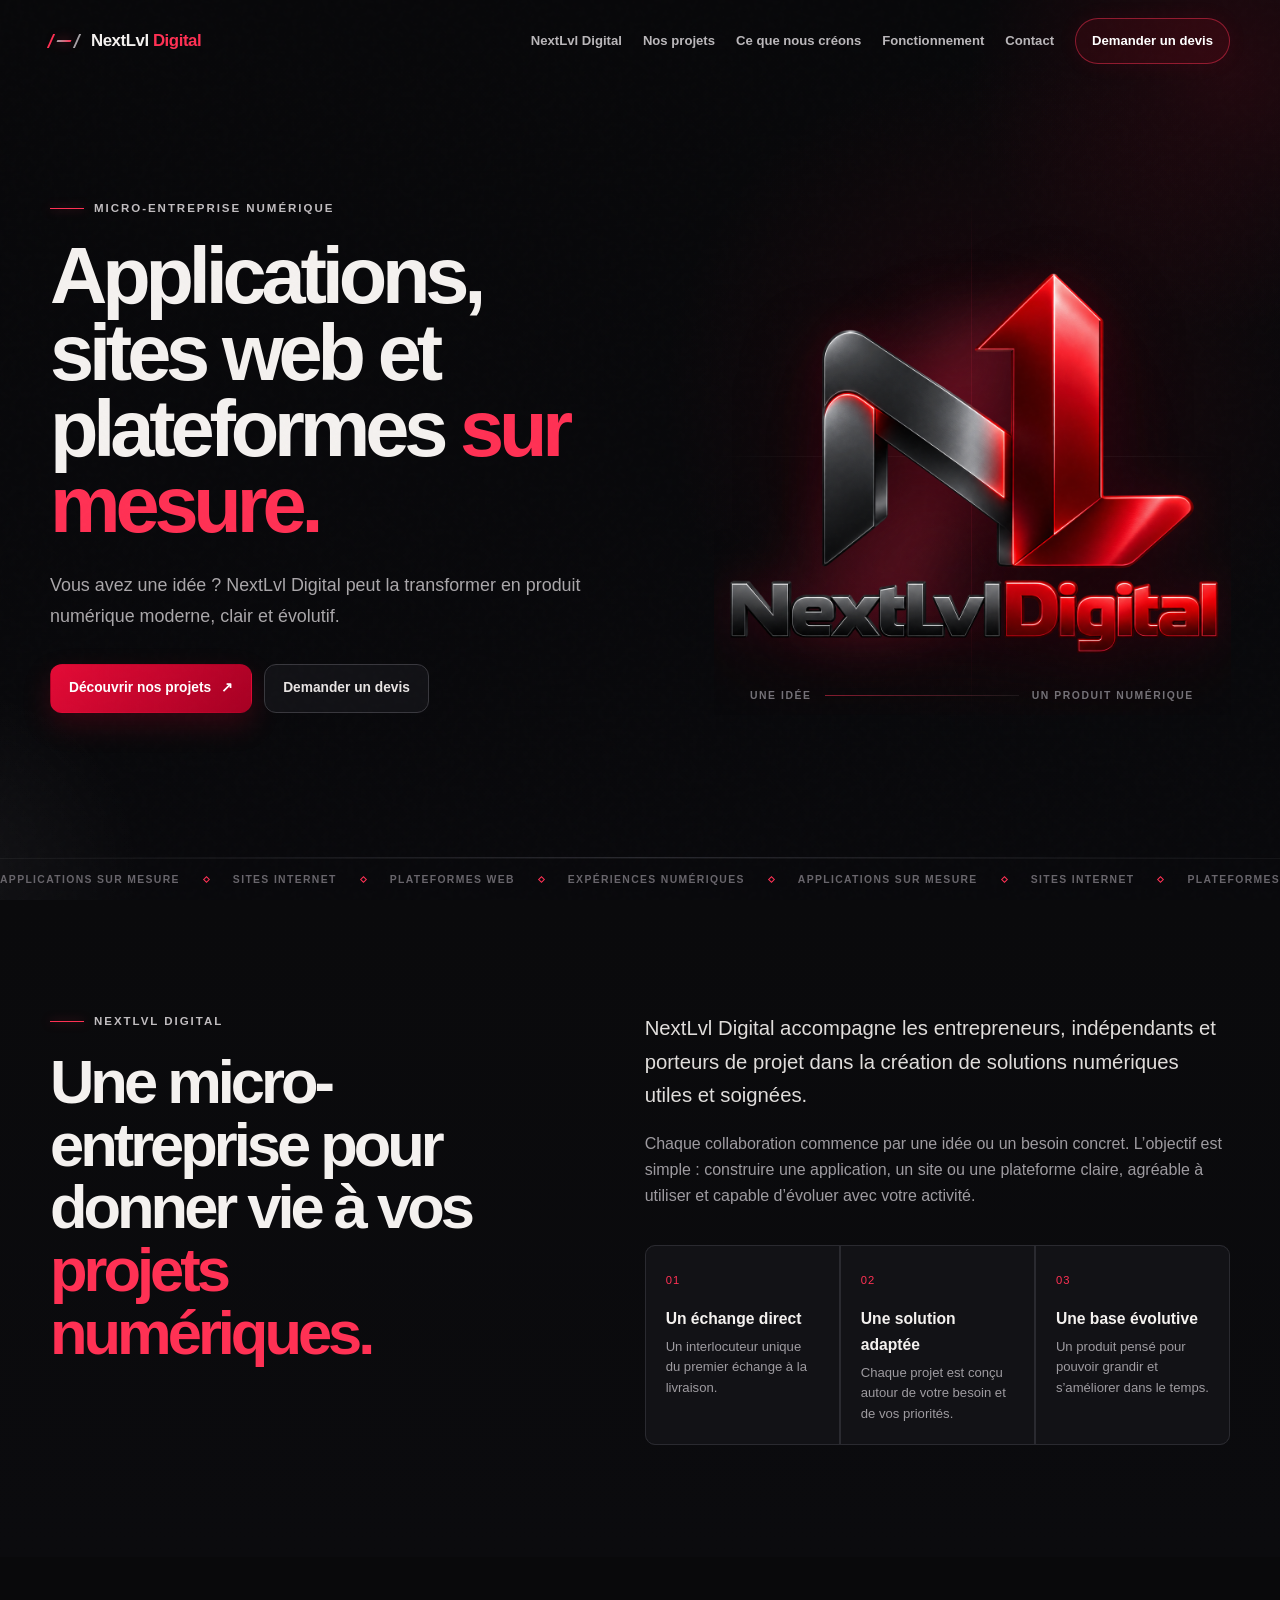
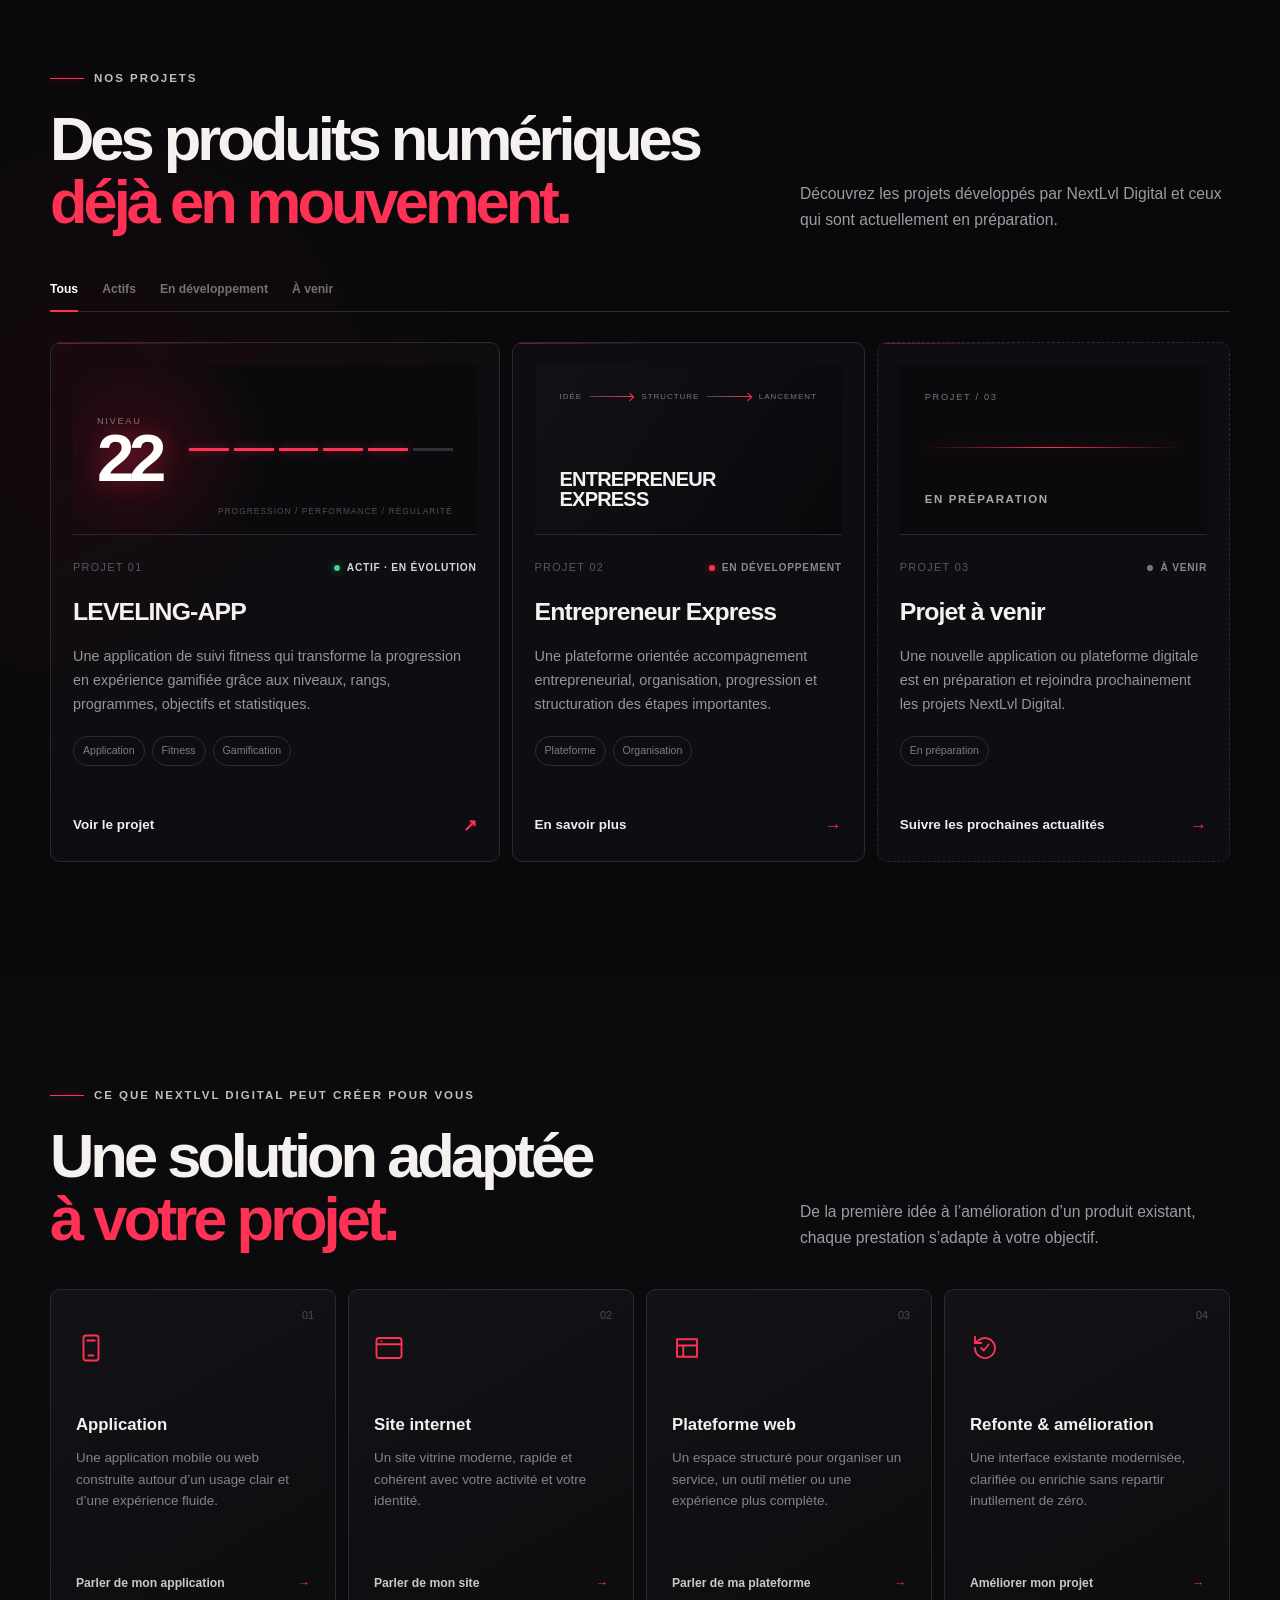
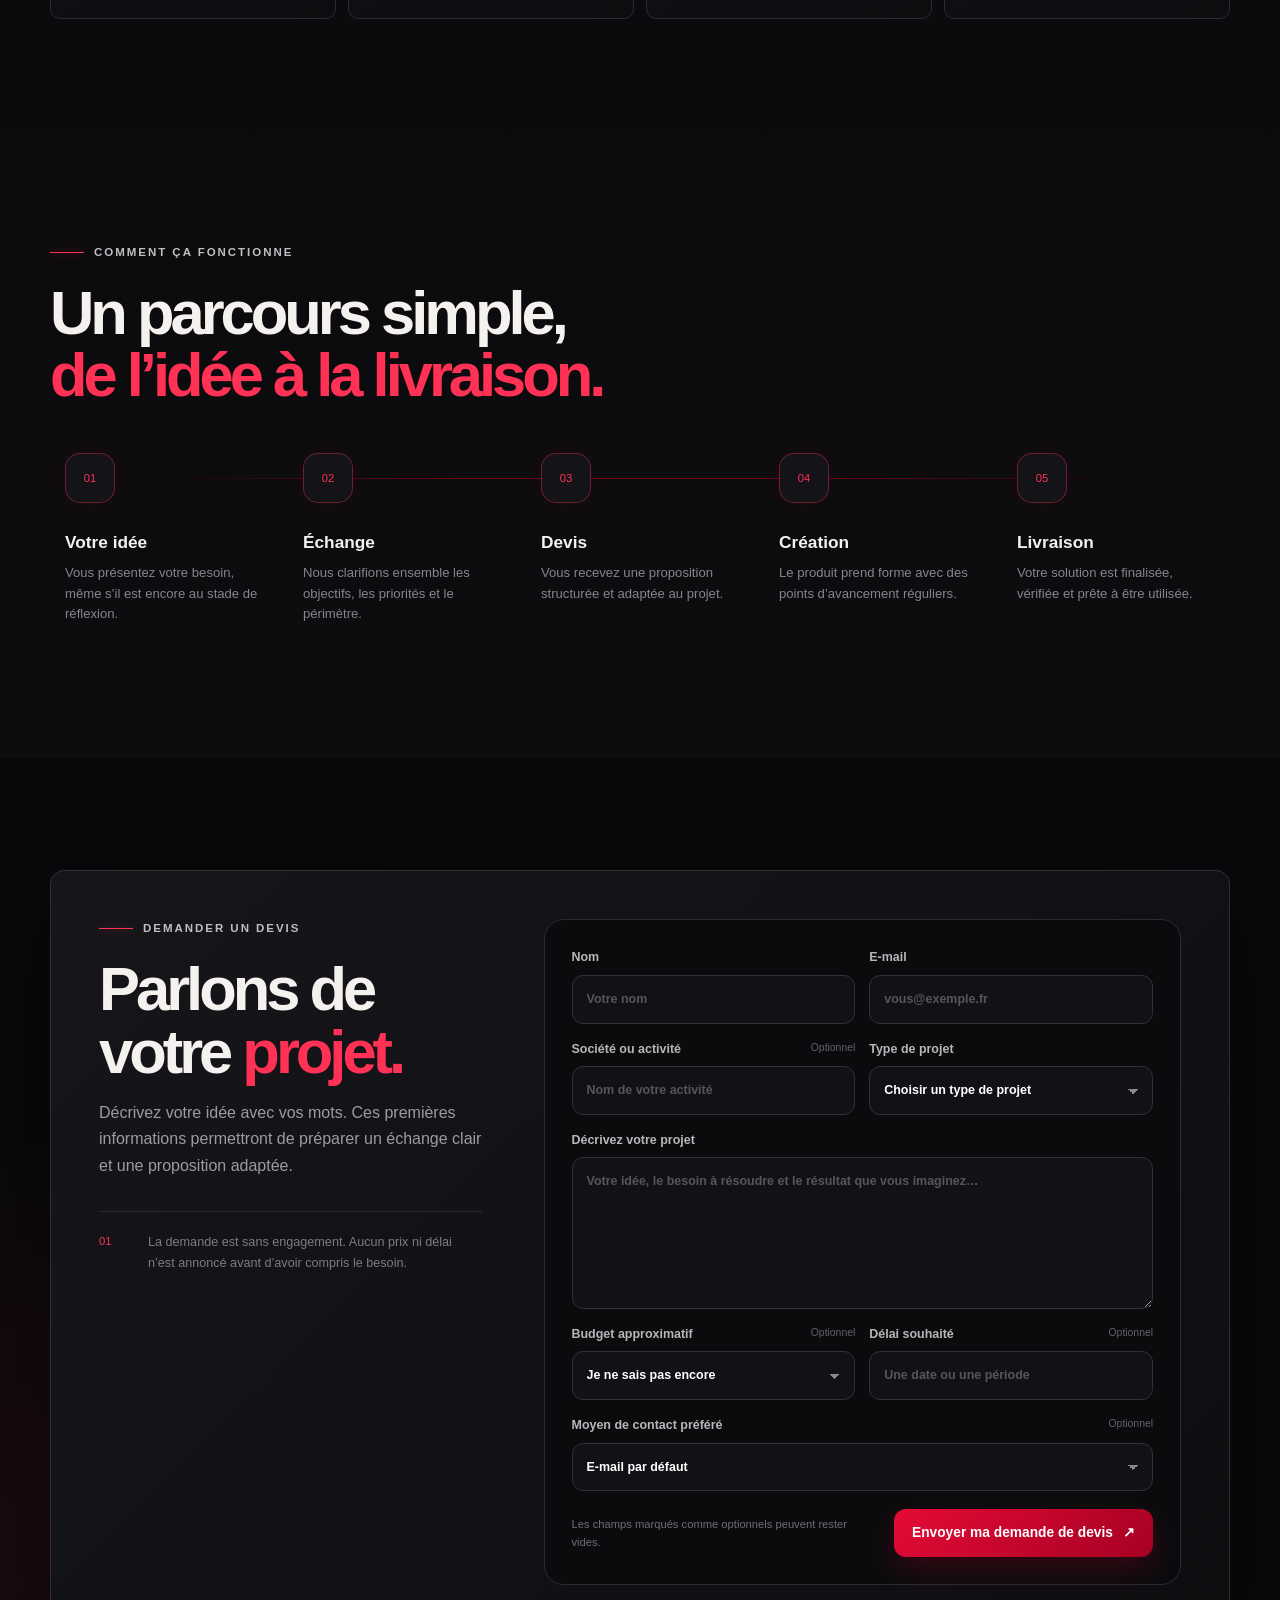
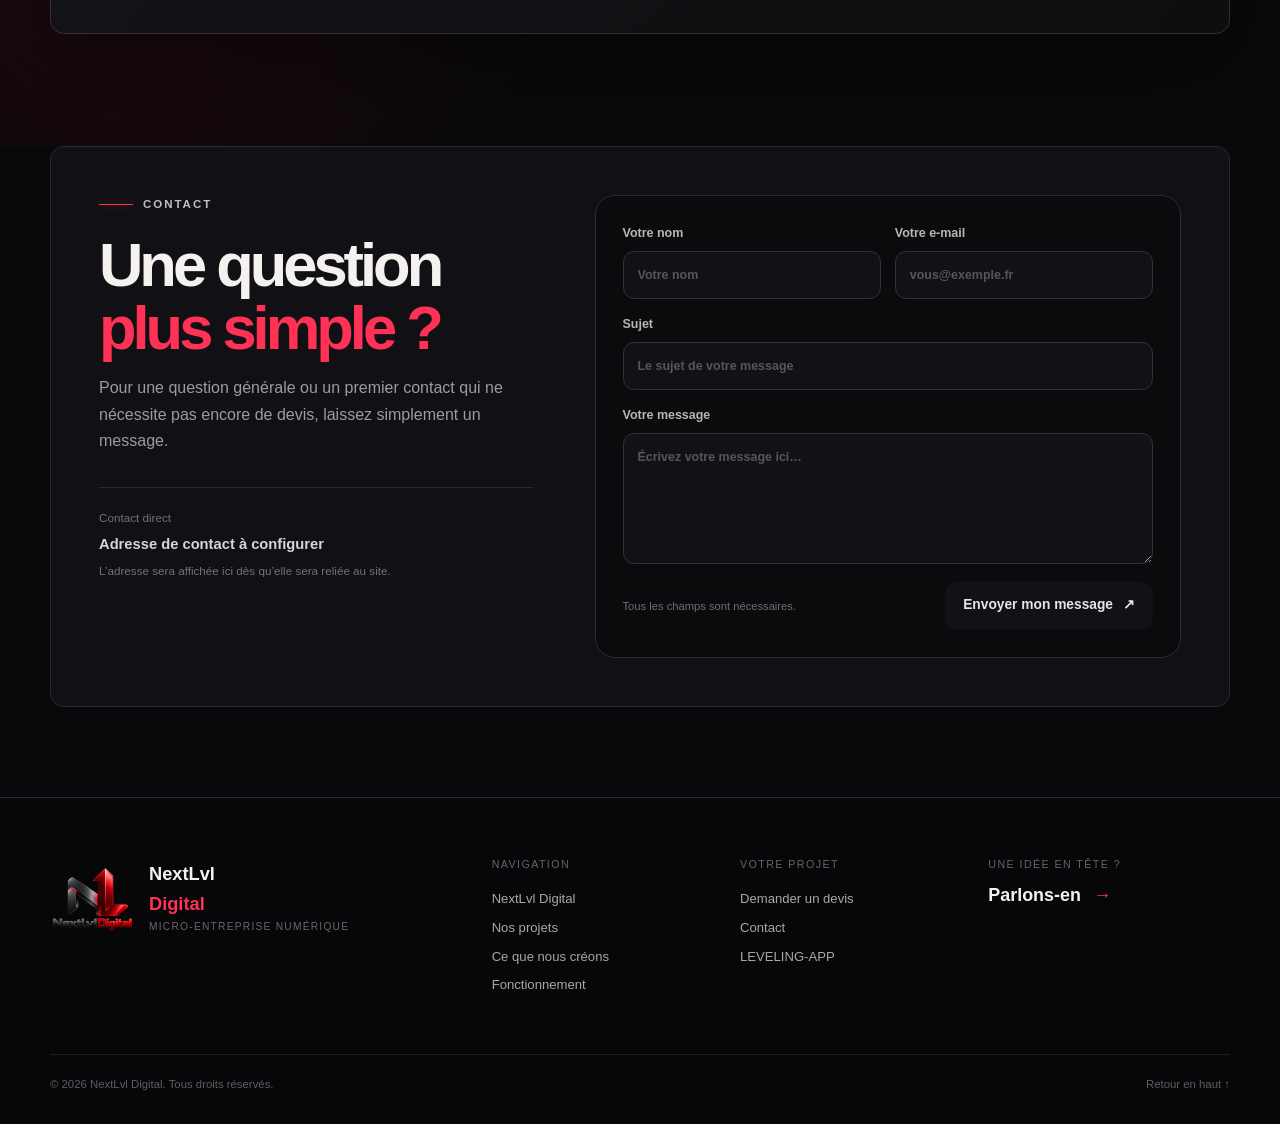
==== commit 99f1589c: "Create kinetic identity and project visuals" ====
--- a/index.html
+++ b/index.html
@@ -7,15 +7,15 @@
   <meta name="description" content="NextLvl Digital, micro-entreprise de création d’applications, de sites internet et de plateformes web sur mesure.">
   <title>NextLvl Digital — Applications, sites web et plateformes sur mesure</title>
   <link rel="icon" type="image/svg+xml" href="data:image/svg+xml,%3Csvg xmlns='http://www.w3.org/2000/svg' viewBox='0 0 64 64'%3E%3Crect width='64' height='64' rx='15' fill='%2309090b'/%3E%3Cpath d='M13 46V18l19 16V18h9v28L22 30v16z' fill='%23d9d9dc'/%3E%3Cpath d='M42 46V23h-7l12-12 12 12h-7v23z' fill='%23d20a2e'/%3E%3C/svg%3E">
-  <link rel="stylesheet" href="styles.css?v=2">
-  <script src="script.js?v=2" defer></script>
+  <link rel="stylesheet" href="styles.css?v=3">
+  <script src="script.js?v=3" defer></script>
 </head>
 <body>
   <a class="skip-link" href="#main">Aller au contenu</a>
   <header class="site-header" data-header>
     <div class="container header-inner">
       <a class="brand" href="#accueil" aria-label="NextLvl Digital — Accueil">
-        <img src="assets/nextlvl-digital-logo.png" alt="" width="72" height="72">
+        <span class="brand-signal" aria-hidden="true"></span>
         <span>NextLvl <strong>Digital</strong></span>
       </a>
       <button class="menu-button" type="button" aria-expanded="false" aria-controls="site-nav" aria-label="Ouvrir le menu" data-menu-button><span></span><span></span><span></span></button>
@@ -31,20 +31,24 @@
       <div class="container hero-grid">
         <div class="hero-copy reveal">
           <p class="eyebrow"><span></span> Micro-entreprise numérique</p>
-          <p class="hero-name">NextLvl <strong>Digital</strong></p>
           <h1>Applications, sites web et plateformes <em>sur mesure.</em></h1>
           <p class="hero-intro">Vous avez une idée ? NextLvl Digital peut la transformer en produit numérique moderne, clair et évolutif.</p>
           <div class="hero-actions"><a class="button button-primary" href="#projets">Découvrir nos projets <span aria-hidden="true">↗</span></a><a class="button button-secondary" href="#devis">Demander un devis</a></div>
         </div>
-        <div class="hero-visual reveal" aria-label="Identité NextLvl Digital">
-          <div class="signal-card">
-            <div class="signal-top"><span>NextLvl Digital</span><i>Création numérique</i></div>
-            <div class="logo-stage"><div class="logo-orbit" aria-hidden="true"></div><img src="assets/nextlvl-digital-logo.png" alt="Logo NextLvl Digital" width="1254" height="1254"></div>
-            <div class="signal-bottom"><span>Applications</span><span>Sites web</span><span>Plateformes</span></div>
+        <div class="hero-visual reveal" aria-label="Identité animée NextLvl Digital" data-logo-motion>
+          <div class="identity-motion">
+            <div class="identity-axis axis-x" aria-hidden="true"></div>
+            <div class="identity-axis axis-y" aria-hidden="true"></div>
+            <div class="identity-core">
+              <div class="identity-flare" aria-hidden="true"></div>
+              <img src="assets/nextlvl-digital-logo.png" alt="Logo NextLvl Digital" width="1254" height="1254">
+              <span class="identity-scan" aria-hidden="true"></span>
+            </div>
+            <div class="identity-caption" aria-hidden="true"><span>Une idée</span><i></i><span>Un produit numérique</span></div>
           </div>
         </div>
       </div>
-      <a class="scroll-hint" href="#entreprise"><span>Découvrir</span><i aria-hidden="true"></i></a>
+      <div class="hero-ticker" aria-hidden="true"><div><span>Applications sur mesure</span><i></i><span>Sites internet</span><i></i><span>Plateformes web</span><i></i><span>Expériences numériques</span><i></i><span>Applications sur mesure</span><i></i><span>Sites internet</span><i></i><span>Plateformes web</span><i></i><span>Expériences numériques</span></div></div>
     </section>
 
     <section class="section about" id="entreprise">
@@ -70,19 +74,26 @@
         </div>
         <div class="project-grid">
           <article class="project-card project-featured reveal" data-project-status="active development">
-            <div class="project-visual visual-leveling" aria-hidden="true"><div class="level-mark">LVL</div><div class="level-bars"><i></i><i></i><i></i><i></i></div></div>
+            <div class="project-visual visual-leveling" aria-hidden="true">
+              <div class="level-readout"><span>NIVEAU</span><strong>22</strong></div>
+              <div class="level-route"><i></i><i></i><i></i><i></i><i></i><i></i></div>
+              <div class="level-code">PROGRESSION / PERFORMANCE / RÉGULARITÉ</div>
+            </div>
             <div class="project-head"><span class="project-index">Projet 01</span><span class="status status-live"><i></i> Actif · En évolution</span></div>
             <h3>LEVELING-APP</h3><p>Une application de suivi fitness qui transforme la progression en expérience gamifiée grâce aux niveaux, rangs, programmes, objectifs et statistiques.</p>
             <div class="project-tags"><span>Application</span><span>Fitness</span><span>Gamification</span></div><a class="text-link" href="https://zaiiik.github.io/StatDeX/" target="_blank" rel="noreferrer">Voir le projet <span aria-hidden="true">↗</span></a>
           </article>
           <article class="project-card reveal" data-project-status="development">
-            <div class="project-visual visual-express" aria-hidden="true"><svg viewBox="0 0 240 120"><path d="M30 92h180M54 92V52l66-31 66 31v40M82 92V65h76v27"/><path d="M104 51h32M120 35v32"/></svg></div>
+            <div class="project-visual visual-express" aria-hidden="true">
+              <div class="express-route"><span>IDÉE</span><i></i><span>STRUCTURE</span><i></i><span>LANCEMENT</span></div>
+              <strong>ENTREPRENEUR<br>EXPRESS</strong>
+            </div>
             <div class="project-head"><span class="project-index">Projet 02</span><span class="status status-progress"><i></i> En développement</span></div>
             <h3>Entrepreneur Express</h3><p>Une plateforme orientée accompagnement entrepreneurial, organisation, progression et structuration des étapes importantes.</p>
             <div class="project-tags"><span>Plateforme</span><span>Organisation</span></div><a class="text-link" href="#devis" data-quote-type="Plateforme web">En savoir plus <span aria-hidden="true">→</span></a>
           </article>
           <article class="project-card project-upcoming reveal" data-project-status="upcoming">
-            <div class="project-visual visual-upcoming" aria-hidden="true"><span>+</span></div>
+            <div class="project-visual visual-upcoming" aria-hidden="true"><span>PROJET / 03</span><i></i><strong>EN PRÉPARATION</strong></div>
             <div class="project-head"><span class="project-index">Projet 03</span><span class="status"><i></i> À venir</span></div>
             <h3>Projet à venir</h3><p>Une nouvelle application ou plateforme digitale est en préparation et rejoindra prochainement les projets NextLvl Digital.</p>
             <div class="project-tags"><span>En préparation</span></div><a class="text-link" href="#contact">Suivre les prochaines actualités <span aria-hidden="true">→</span></a>
--- a/styles.css
+++ b/styles.css
@@ -10,48 +10,48 @@
 img,svg{display:block;max-width:100%}a{color:inherit;text-decoration:none}button,input,textarea,select{font:inherit}button,a{touch-action:manipulation}.container{width:var(--container);margin-inline:auto}
 .skip-link{position:fixed;left:18px;top:-70px;z-index:1000;padding:10px 16px;background:#fff;color:#000;border-radius:8px}.skip-link:focus{top:18px}
 
-.site-header{position:fixed;inset:0 0 auto;z-index:100;padding:11px 0;border-bottom:1px solid transparent;transition:.25s ease}.site-header.scrolled{padding:6px 0;background:rgba(8,8,10,.87);border-color:rgba(255,255,255,.07);backdrop-filter:blur(18px)}
-.header-inner{display:flex;align-items:center;justify-content:space-between;gap:24px}.brand{display:flex;align-items:center;gap:12px;min-width:max-content;font-size:1.16rem;font-weight:830;letter-spacing:-.035em}.brand img{width:64px;height:auto;aspect-ratio:1;object-fit:contain;filter:drop-shadow(0 0 14px rgba(211,11,47,.28))}.brand strong,.footer-brand strong,.hero-name strong{color:var(--ruby-light)}
+.site-header{position:fixed;inset:0 0 auto;z-index:100;padding:18px 0;border-bottom:1px solid transparent;transition:.25s ease}.site-header.scrolled{padding:10px 0;background:rgba(8,8,10,.88);border-color:rgba(255,255,255,.07);backdrop-filter:blur(18px)}
+.header-inner{display:flex;align-items:center;justify-content:space-between;gap:24px}.brand{display:flex;align-items:center;gap:13px;min-width:max-content;font-size:1.05rem;font-weight:830;letter-spacing:-.025em}.brand-signal{position:relative;width:28px;height:14px;border-left:2px solid var(--ruby-light);border-right:2px solid #a6a3a7;transform:skew(-24deg)}.brand-signal::before{content:"";position:absolute;left:5px;right:5px;top:6px;height:2px;background:linear-gradient(90deg,#a6a3a7,var(--ruby-light));box-shadow:0 0 10px rgba(255,49,84,.55)}.brand strong,.footer-brand strong{color:var(--ruby-light)}
 .site-nav{display:flex;align-items:center;gap:21px;color:#bab7ba;font-size:.82rem;font-weight:650}.site-nav a{position:relative;transition:color .2s ease}.site-nav>a:not(.nav-cta)::after{content:"";position:absolute;left:0;right:100%;bottom:-5px;height:1px;background:var(--ruby-light);transition:right .2s ease}.site-nav>a:hover,.site-nav>a:focus-visible{color:#fff}.site-nav>a:hover::after,.site-nav>a:focus-visible::after{right:0}.site-nav .nav-cta{padding:11px 16px;border:1px solid rgba(255,49,84,.48);border-radius:999px;color:#fff;background:rgba(211,11,47,.1);box-shadow:0 0 20px rgba(211,11,47,.08)}
 .menu-button{display:none;width:46px;height:46px;border:1px solid var(--line);border-radius:12px;background:var(--panel);padding:11px;color:#fff}.menu-button span{display:block;height:1px;background:currentColor;margin:5px 0;transition:.2s ease}
 
-.hero{position:relative;min-height:100svh;display:grid;align-items:center;padding:132px 0 88px;overflow:hidden;background:radial-gradient(circle at 78% 44%,rgba(147,0,27,.14),transparent 30%),linear-gradient(180deg,#08080a,#09090c)}.hero::after{content:"";position:absolute;inset:auto 0 0;height:1px;background:linear-gradient(90deg,transparent,var(--line),transparent)}
+.hero{position:relative;min-height:100svh;display:grid;align-items:center;padding:128px 0 116px;overflow:hidden;background:radial-gradient(circle at 78% 44%,rgba(147,0,27,.14),transparent 30%),linear-gradient(180deg,#08080a,#09090c)}.hero::after{content:"";position:absolute;inset:auto 0 42px;height:1px;background:linear-gradient(90deg,transparent,var(--line),transparent)}
 .hero-light{position:absolute;border-radius:50%;pointer-events:none}.hero-light-one{width:560px;height:560px;right:-230px;top:-210px;background:radial-gradient(circle,rgba(211,11,47,.13),transparent 66%)}.hero-light-two{width:380px;height:380px;left:-230px;bottom:-160px;background:radial-gradient(circle,rgba(255,255,255,.045),transparent 68%)}
 .hero-grid{display:grid;grid-template-columns:minmax(0,1.07fr) minmax(430px,.93fr);gap:70px;align-items:center}.hero-grid>*{min-width:0}.eyebrow{display:flex;align-items:center;gap:10px;margin:0 0 20px;color:#c1bdc0;font-size:.72rem;font-weight:760;letter-spacing:.17em;text-transform:uppercase}.eyebrow>span{width:34px;height:1px;background:var(--ruby-light);box-shadow:0 0 10px rgba(255,49,84,.55)}
-.hero-name{margin:0 0 12px;color:#d8d4d3;font-size:1rem;font-weight:800;letter-spacing:.02em}.hero h1,.section-heading h2,.quote-copy h2,.contact-copy h2{margin:0;font-size:clamp(3.15rem,6.2vw,6.1rem);line-height:.96;letter-spacing:-.065em;font-weight:790}.hero h1 em,.section h2 em{font-style:normal;color:var(--ruby-light);font-weight:inherit}.hero-intro{max-width:650px;margin:27px 0 31px;color:#aaa7aa;font-size:1.12rem;line-height:1.75}.hero-actions{display:flex;flex-wrap:wrap;gap:12px}
+.hero h1,.section-heading h2,.quote-copy h2,.contact-copy h2{margin:0;font-size:clamp(3.15rem,6.2vw,6.1rem);line-height:.96;letter-spacing:-.065em;font-weight:790}.hero h1 em,.section h2 em{font-style:normal;color:var(--ruby-light);font-weight:inherit}.hero-intro{max-width:650px;margin:27px 0 31px;color:#aaa7aa;font-size:1.12rem;line-height:1.75}.hero-actions{display:flex;flex-wrap:wrap;gap:12px}
 .button{display:inline-flex;align-items:center;justify-content:center;gap:10px;min-height:48px;padding:12px 18px;border:1px solid transparent;border-radius:12px;font-size:.86rem;font-weight:760;cursor:pointer;transition:transform .2s ease,border-color .2s ease,background .2s ease}.button:hover{transform:translateY(-2px)}.button-primary{color:#fff;background:linear-gradient(135deg,#e40b36,#a60023);box-shadow:0 12px 28px rgba(179,0,35,.24)}.button-secondary{color:#e8e4e3;border-color:#39383e;background:#121216}.button-secondary:hover{border-color:#625f66;background:#17171b}
-.signal-card{position:relative;padding:18px;border:1px solid #2b2a30;border-radius:34px;background:linear-gradient(145deg,rgba(24,24,28,.88),rgba(9,9,12,.96));box-shadow:var(--shadow);overflow:hidden}.signal-card::before{content:"";position:absolute;inset:0;background:linear-gradient(135deg,rgba(255,255,255,.04),transparent 28%,transparent 70%,rgba(211,11,47,.06));pointer-events:none}.signal-top,.signal-bottom{position:relative;z-index:2;display:flex;justify-content:space-between;align-items:center;color:#747177;font-size:.66rem;letter-spacing:.13em;text-transform:uppercase}.signal-top{padding:3px 4px 12px;border-bottom:1px solid var(--line-soft)}.signal-top i{font-style:normal;color:#aaa6a9}.signal-bottom{gap:8px;padding:14px 3px 2px;border-top:1px solid var(--line-soft)}.signal-bottom span{white-space:nowrap}
-.logo-stage{position:relative;min-height:500px;display:grid;place-items:center;padding:24px}.logo-stage::before{content:"";position:absolute;width:74%;aspect-ratio:1;border-radius:50%;background:radial-gradient(circle,rgba(200,5,42,.23),rgba(91,0,19,.08) 38%,transparent 69%);filter:blur(14px)}.logo-stage img{position:relative;display:block;width:min(100%,570px);height:auto;object-fit:contain;aspect-ratio:auto;filter:drop-shadow(0 22px 28px rgba(0,0,0,.52)) drop-shadow(0 0 18px rgba(220,12,48,.17));transition:transform .45s ease}.signal-card:hover .logo-stage img{transform:translateY(-4px) scale(1.01)}.logo-orbit{position:absolute;width:84%;aspect-ratio:1;border:1px solid rgba(255,255,255,.055);border-radius:50%}.logo-orbit::before,.logo-orbit::after{content:"";position:absolute;border-radius:50%}.logo-orbit::before{inset:12%;border:1px solid rgba(211,11,47,.12)}.logo-orbit::after{width:6px;height:6px;left:9%;top:24%;background:var(--ruby-light);box-shadow:0 0 16px var(--ruby-light)}
-.scroll-hint{position:absolute;left:50%;bottom:22px;transform:translateX(-50%);display:flex;align-items:center;gap:12px;color:#68666b;font-size:.66rem;text-transform:uppercase;letter-spacing:.14em}.scroll-hint i{width:27px;height:40px;border:1px solid #333238;border-radius:999px}.scroll-hint i::after{content:"";display:block;width:3px;height:7px;margin:8px auto;background:var(--ruby-light);border-radius:3px;animation:scrollDot 1.8s ease infinite}@keyframes scrollDot{0%{opacity:0;transform:translateY(0)}35%{opacity:1}100%{opacity:0;transform:translateY(15px)}}
+.identity-motion{--rx:0deg;--ry:0deg;position:relative;min-height:540px;display:grid;place-items:center;perspective:1100px}.identity-motion::before{content:"";position:absolute;width:76%;aspect-ratio:1;border-radius:50%;background:radial-gradient(circle,rgba(211,11,47,.2),rgba(91,0,19,.07) 42%,transparent 70%);filter:blur(18px);animation:identityPulse 4.8s ease-in-out infinite}.identity-axis{position:absolute;background:linear-gradient(90deg,transparent,rgba(255,255,255,.12),transparent);transform-origin:center}.axis-x{left:0;right:0;height:1px}.axis-y{top:2%;bottom:2%;width:1px;background:linear-gradient(180deg,transparent,rgba(255,49,84,.2),transparent)}.identity-core{position:relative;width:min(100%,570px);transform:rotateX(var(--rx)) rotateY(var(--ry));transform-style:preserve-3d;transition:transform .22s ease-out;animation:identityEnter 1.2s cubic-bezier(.16,1,.3,1) both}.identity-core img{display:block;width:100%;height:auto;object-fit:contain;filter:drop-shadow(0 30px 38px rgba(0,0,0,.55)) drop-shadow(0 0 22px rgba(220,12,48,.2));clip-path:inset(0 0 0 0);animation:logoReveal 2.1s cubic-bezier(.65,0,.2,1) both}.identity-flare{position:absolute;z-index:-1;inset:23% 16% 16%;background:linear-gradient(115deg,transparent 20%,rgba(255,49,84,.35),transparent 62%);filter:blur(30px);animation:flareShift 4s ease-in-out infinite}.identity-scan{position:absolute;z-index:2;left:11%;right:8%;top:16%;height:1px;background:linear-gradient(90deg,transparent,var(--ruby-light),transparent);box-shadow:0 0 16px var(--ruby-light);opacity:0;animation:scanLogo 3.6s 1.3s ease-in-out infinite}.identity-caption{position:absolute;left:7%;right:7%;bottom:4%;display:flex;align-items:center;gap:13px;color:#747177;font-size:.65rem;font-weight:700;letter-spacing:.15em;text-transform:uppercase}.identity-caption i{flex:1;height:1px;background:linear-gradient(90deg,rgba(255,49,84,.5),rgba(255,255,255,.07))}.hero-ticker{position:absolute;left:0;right:0;bottom:0;height:42px;display:flex;align-items:center;overflow:hidden;border-top:1px solid rgba(255,255,255,.05);color:#68656b;font-size:.65rem;font-weight:700;letter-spacing:.13em;text-transform:uppercase}.hero-ticker>div{display:flex;align-items:center;gap:24px;width:max-content;white-space:nowrap;animation:tickerMove 28s linear infinite}.hero-ticker i{width:5px;height:5px;border:1px solid var(--ruby-light);transform:rotate(45deg)}
+@keyframes identityEnter{from{opacity:0;transform:translateY(30px) scale(.92) rotateY(-10deg)}to{opacity:1;transform:translateY(0) scale(1) rotateY(0)}}@keyframes logoReveal{0%{clip-path:inset(0 0 29% 0);transform:scale(.84) translateY(11%)}42%{clip-path:inset(0 0 29% 0);transform:scale(.94) translateY(7%)}100%{clip-path:inset(0);transform:scale(1) translateY(0)}}@keyframes scanLogo{0%,12%,100%{top:16%;opacity:0}24%{opacity:.85}62%{top:82%;opacity:.6}72%{opacity:0}}@keyframes identityPulse{0%,100%{transform:scale(.94);opacity:.7}50%{transform:scale(1.04);opacity:1}}@keyframes flareShift{0%,100%{transform:translateX(-4%) rotate(-4deg)}50%{transform:translateX(7%) rotate(4deg)}}@keyframes tickerMove{to{transform:translateX(-50%)}}
 
 .section{position:relative;padding:112px 0}.section-heading h2,.quote-copy h2,.contact-copy h2{font-size:clamp(2.45rem,4.8vw,4.55rem);line-height:1.02}.section-heading-row{display:flex;align-items:end;justify-content:space-between;gap:50px;margin-bottom:38px}.section-heading-row>p{max-width:430px;margin:0;color:var(--muted);font-size:.98rem}
 .about{background:linear-gradient(180deg,#0a0a0c,#0b0b0e)}.about-grid{display:grid;grid-template-columns:.92fr 1.08fr;gap:96px;align-items:start}.about-copy .lead{margin:0 0 18px;color:#e0dddb;font-size:1.27rem;line-height:1.65}.about-copy>p:not(.lead){color:var(--muted)}.principles{display:grid;grid-template-columns:repeat(3,1fr);gap:2px;margin-top:35px;border:1px solid var(--line);border-radius:var(--radius);overflow:hidden;background:var(--line)}.principles article{padding:20px;background:var(--panel)}.principles article>span{color:var(--ruby-light);font-size:.7rem;letter-spacing:.1em}.principles h3{margin:14px 0 5px;font-size:.98rem}.principles p{margin:0;color:var(--muted);font-size:.82rem;line-height:1.55}
 
-.projects{background:radial-gradient(circle at 8% 45%,rgba(165,0,31,.07),transparent 28%),#09090b}.project-filters{display:flex;flex-wrap:wrap;gap:8px;margin-bottom:25px}.filter-button{padding:9px 14px;border:1px solid #303037;border-radius:999px;background:#101014;color:#8e8a90;font-size:.76rem;font-weight:700;cursor:pointer;transition:.2s ease}.filter-button:hover,.filter-button.active{color:#fff;border-color:rgba(255,49,84,.55);background:rgba(211,11,47,.1)}
-.project-grid{display:grid;grid-template-columns:1.12fr .88fr .88fr;gap:16px}.project-card{position:relative;min-height:520px;display:flex;flex-direction:column;padding:22px;border:1px solid var(--line);border-radius:var(--radius);background:linear-gradient(145deg,#141418,#0d0d10);overflow:hidden;transition:transform .25s ease,border-color .25s ease,box-shadow .25s ease,opacity .2s ease}.project-card:hover{transform:translateY(-5px);border-color:#46464d;box-shadow:0 24px 54px rgba(0,0,0,.25)}.project-card.filtered-out{display:none}.project-featured{background:radial-gradient(circle at 82% 15%,rgba(210,10,47,.13),transparent 35%),linear-gradient(145deg,#17171a,#0e0e11)}.project-upcoming{border-style:dashed}
-.project-visual{height:165px;display:grid;place-items:center;margin-bottom:21px;border:1px solid #2a2a30;border-radius:17px;overflow:hidden;background:#0b0b0e}.visual-leveling{position:relative;background:radial-gradient(circle at 50% 50%,rgba(219,11,50,.23),transparent 44%),linear-gradient(140deg,#17131a,#09090c)}.level-mark{position:relative;z-index:2;color:#f6f1f2;font-size:2.5rem;font-weight:900;letter-spacing:.08em;text-shadow:0 0 22px rgba(255,49,84,.65)}.level-mark::after{content:"22";position:absolute;left:50%;top:82%;transform:translateX(-50%);color:var(--ruby-light);font-size:.68rem;letter-spacing:.16em}.level-bars{position:absolute;inset:auto 12% 16px;display:grid;grid-template-columns:repeat(4,1fr);gap:6px}.level-bars i{height:3px;background:var(--ruby-light);box-shadow:0 0 8px rgba(255,49,84,.6)}.level-bars i:last-child{background:#3c3a40;box-shadow:none}.visual-express{background:linear-gradient(145deg,#171517,#0b0b0e)}.visual-express svg{width:78%;max-height:120px;fill:none;stroke:#bd8c72;stroke-width:2;filter:drop-shadow(0 0 12px rgba(211,11,47,.25))}.visual-upcoming{background:radial-gradient(circle,rgba(255,49,84,.08),transparent 48%),#0c0c0f}.visual-upcoming span{width:72px;height:72px;display:grid;place-items:center;border:1px solid #3b3940;border-radius:50%;color:#817e84;font-size:2.2rem}
+.projects{background:radial-gradient(circle at 8% 45%,rgba(165,0,31,.07),transparent 28%),#09090b}.project-filters{display:flex;flex-wrap:wrap;gap:24px;margin-bottom:30px;border-bottom:1px solid var(--line)}.filter-button{position:relative;padding:8px 0 12px;border:0;background:transparent;color:#747177;font-size:.76rem;font-weight:700;cursor:pointer;transition:.2s ease}.filter-button::after{content:"";position:absolute;left:0;right:100%;bottom:-1px;height:2px;background:var(--ruby-light);transition:right .25s ease}.filter-button:hover,.filter-button.active{color:#fff}.filter-button.active::after{right:0}
+.project-grid{display:grid;grid-template-columns:1.12fr .88fr .88fr;gap:12px}.project-card{position:relative;min-height:520px;display:flex;flex-direction:column;padding:22px;border:1px solid var(--line);border-radius:10px;background:#0e0e12;overflow:hidden;transition:transform .3s ease,border-color .3s ease,box-shadow .3s ease,opacity .2s ease}.project-card::before{content:"";position:absolute;left:0;top:0;width:42%;height:1px;background:linear-gradient(90deg,var(--ruby-light),transparent);opacity:.45}.project-card:hover{transform:translateY(-7px);border-color:#4a474e;box-shadow:0 28px 70px rgba(0,0,0,.3)}.project-card.filtered-out{display:none}.project-featured{background:linear-gradient(145deg,rgba(211,11,47,.045),#0e0e12 55%)}.project-upcoming{border-style:dashed}
+.project-visual{position:relative;height:170px;margin-bottom:24px;border-bottom:1px solid #2a2a30;overflow:hidden;background:#0a0a0d}.visual-leveling{display:grid;grid-template-columns:auto 1fr;align-items:center;gap:28px;padding:24px;background:radial-gradient(circle at 14% 50%,rgba(219,11,50,.18),transparent 38%),#0a0a0d}.level-readout{display:grid}.level-readout span{color:#79767c;font-size:.58rem;letter-spacing:.18em}.level-readout strong{color:#fff;font-size:4.2rem;line-height:.85;letter-spacing:-.08em;text-shadow:0 0 25px rgba(255,49,84,.38)}.level-route{display:grid;grid-template-columns:repeat(6,1fr);align-items:center;gap:5px}.level-route i{height:3px;background:var(--ruby-light);box-shadow:0 0 8px rgba(255,49,84,.45);animation:routePulse 2.4s ease-in-out infinite}.level-route i:nth-child(2){animation-delay:.18s}.level-route i:nth-child(3){animation-delay:.36s}.level-route i:nth-child(4){animation-delay:.54s}.level-route i:nth-child(5){animation-delay:.72s}.level-route i:last-child{animation-delay:.9s;background:#323037;box-shadow:none}.level-code{position:absolute;right:24px;bottom:16px;color:#514f56;font-size:.52rem;letter-spacing:.13em}.visual-express{display:flex;flex-direction:column;justify-content:space-between;padding:25px;background:linear-gradient(125deg,#121116,#09090c)}.visual-express strong{font-size:1.25rem;line-height:1;letter-spacing:-.04em}.express-route{display:grid;grid-template-columns:auto 1fr auto 1fr auto;align-items:center;gap:8px;color:#79767c;font-size:.5rem;letter-spacing:.12em}.express-route i{height:1px;background:linear-gradient(90deg,#4a474e,var(--ruby-light));position:relative}.express-route i::after{content:"";position:absolute;right:0;top:-2px;width:5px;height:5px;border-top:1px solid var(--ruby-light);border-right:1px solid var(--ruby-light);transform:rotate(45deg)}.visual-upcoming{display:flex;flex-direction:column;justify-content:space-between;padding:25px;background:#0a0a0d}.visual-upcoming span{color:#77747a;font-size:.58rem;letter-spacing:.18em}.visual-upcoming i{width:100%;height:1px;background:linear-gradient(90deg,transparent,var(--ruby-light),transparent);box-shadow:0 0 14px rgba(255,49,84,.48);animation:upcomingScan 3s ease-in-out infinite}.visual-upcoming strong{color:#aaa6aa;font-size:.72rem;letter-spacing:.14em}.project-tags span{border-radius:3px}.service-card{border-radius:10px}.principles{border-radius:10px}.quote-shell,.contact-shell{border-radius:14px}
+@keyframes routePulse{0%,100%{opacity:.32;transform:scaleX(.8)}50%{opacity:1;transform:scaleX(1)}}@keyframes upcomingScan{0%,100%{transform:translateY(-25px);opacity:.2}50%{transform:translateY(25px);opacity:1}}
 .project-head{display:flex;justify-content:space-between;align-items:center;gap:15px}.project-index{color:#59575e;font-size:.68rem;text-transform:uppercase;letter-spacing:.12em}.status{display:inline-flex;align-items:center;gap:7px;color:#8a878c;font-size:.64rem;font-weight:750;text-transform:uppercase;letter-spacing:.07em;text-align:right}.status i{width:6px;height:6px;flex:0 0 auto;border-radius:50%;background:#777}.status-live{color:#d8d4d6}.status-live i{background:#3fd486;box-shadow:0 0 10px rgba(63,212,134,.55)}.status-progress i{background:var(--ruby-light);box-shadow:0 0 10px rgba(255,49,84,.6)}.project-card h3{margin:15px 0 12px;font-size:1.55rem;letter-spacing:-.035em}.project-card p{margin:0;color:#98959a;font-size:.9rem}.project-tags{display:flex;flex-wrap:wrap;gap:7px;margin-top:20px}.project-tags span{padding:5px 9px;border:1px solid #2c2c31;border-radius:99px;color:#7f7c82;font-size:.66rem}.text-link{display:flex;align-items:center;justify-content:space-between;margin-top:auto;padding-top:24px;color:#eee;font-size:.84rem;font-weight:750}.text-link span{color:var(--ruby-light);font-size:1.05rem;transition:transform .2s ease}.text-link:hover span{transform:translate(3px,-2px)}
 
-.services{background:#0b0b0e}.service-grid{display:grid;grid-template-columns:repeat(4,1fr);gap:12px}.service-card{position:relative;min-height:330px;display:flex;flex-direction:column;padding:25px;border:1px solid var(--line);border-radius:20px;background:linear-gradient(150deg,#131317,#0d0d10);transition:.25s ease}.service-card:hover{border-color:rgba(211,11,47,.44);background:linear-gradient(150deg,rgba(211,11,47,.055),#101014);transform:translateY(-3px)}.service-card>span{position:absolute;right:21px;top:17px;color:#4e4c52;font-size:.68rem}.service-card svg{width:30px;fill:none;stroke:currentColor;stroke-width:1.5;stroke-linecap:round;stroke-linejoin:round;color:var(--ruby-light);margin:18px 0 48px}.service-card h3{margin:0 0 9px;font-size:1.05rem}.service-card p{margin:0;color:#858288;font-size:.84rem;line-height:1.6}.service-card a{display:flex;justify-content:space-between;gap:10px;margin-top:auto;padding-top:22px;color:#ccc8ca;font-size:.76rem;font-weight:700}.service-card a b{color:var(--ruby-light)}
+.services{background:#0b0b0e}.service-grid{display:grid;grid-template-columns:repeat(4,1fr);gap:12px}.service-card{position:relative;min-height:330px;display:flex;flex-direction:column;padding:25px;border:1px solid var(--line);border-radius:10px;background:linear-gradient(150deg,#131317,#0d0d10);transition:.25s ease}.service-card:hover{border-color:rgba(211,11,47,.44);background:linear-gradient(150deg,rgba(211,11,47,.055),#101014);transform:translateY(-3px)}.service-card>span{position:absolute;right:21px;top:17px;color:#4e4c52;font-size:.68rem}.service-card svg{width:30px;fill:none;stroke:currentColor;stroke-width:1.5;stroke-linecap:round;stroke-linejoin:round;color:var(--ruby-light);margin:18px 0 48px}.service-card h3{margin:0 0 9px;font-size:1.05rem}.service-card p{margin:0;color:#858288;font-size:.84rem;line-height:1.6}.service-card a{display:flex;justify-content:space-between;gap:10px;margin-top:auto;padding-top:22px;color:#ccc8ca;font-size:.76rem;font-weight:700}.service-card a b{color:var(--ruby-light)}
 
 .process{background:linear-gradient(180deg,#0b0b0e,#0d0d10)}.process .section-heading{max-width:800px;margin-bottom:46px}.process-steps{position:relative;display:grid;grid-template-columns:repeat(5,1fr);gap:10px;list-style:none;margin:0;padding:0}.process-steps::before{content:"";position:absolute;left:8%;right:8%;top:25px;height:1px;background:linear-gradient(90deg,transparent,var(--ruby-dark),var(--ruby-dark),transparent)}.process-steps li{position:relative;padding:0 15px 22px}.process-steps>li>span{position:relative;z-index:2;width:50px;height:50px;display:grid;place-items:center;margin-bottom:25px;border:1px solid rgba(255,49,84,.38);border-radius:15px;color:var(--ruby-light);font-size:.7rem;background:#131318;box-shadow:0 0 22px rgba(211,11,47,.08)}.process-steps h3{margin:0 0 7px;font-size:1.08rem}.process-steps p{margin:0;color:#88858a;font-size:.82rem;line-height:1.55}
 
-.quote{background:radial-gradient(circle at 10% 80%,rgba(211,11,47,.11),transparent 30%),#09090b}.quote-shell{display:grid;grid-template-columns:.75fr 1.25fr;gap:62px;padding:48px;border:1px solid #303036;border-radius:32px;background:linear-gradient(135deg,#16161a,#0e0e11);box-shadow:var(--shadow)}.quote-copy{align-self:start;position:sticky;top:120px}.quote-copy>p:not(.eyebrow){color:var(--muted)}.quote-note{display:grid;grid-template-columns:36px 1fr;gap:13px;margin-top:32px;padding-top:20px;border-top:1px solid var(--line)}.quote-note span{color:var(--ruby-light);font-size:.7rem}.quote-note p{margin:0;color:#7e7b81;font-size:.79rem}
+.quote{background:radial-gradient(circle at 10% 80%,rgba(211,11,47,.11),transparent 30%),#09090b}.quote-shell{display:grid;grid-template-columns:.75fr 1.25fr;gap:62px;padding:48px;border:1px solid #303036;border-radius:14px;background:linear-gradient(135deg,#16161a,#0e0e11);box-shadow:var(--shadow)}.quote-copy{align-self:start;position:sticky;top:120px}.quote-copy>p:not(.eyebrow){color:var(--muted)}.quote-note{display:grid;grid-template-columns:36px 1fr;gap:13px;margin-top:32px;padding-top:20px;border-top:1px solid var(--line)}.quote-note span{color:var(--ruby-light);font-size:.7rem}.quote-note p{margin:0;color:#7e7b81;font-size:.79rem}
 .project-form,.contact-form{display:grid;gap:15px;padding:27px;border:1px solid #2b2b31;border-radius:20px;background:#0b0b0e}.form-row{display:grid;grid-template-columns:1fr 1fr;gap:14px}.project-form label,.contact-form label{display:grid;grid-template-columns:1fr auto;gap:7px;color:#b9b6b9;font-size:.78rem;font-weight:700}.project-form label input,.project-form label select,.project-form label textarea,.contact-form label input,.contact-form label textarea{grid-column:1/-1}.project-form label small{color:#646168;font-size:.65rem;font-weight:500}.project-form input,.project-form select,.project-form textarea,.contact-form input,.contact-form textarea{width:100%;border:1px solid #303036;border-radius:11px;background:#121216;color:#fff;padding:13px 14px;outline:none;resize:vertical;transition:border-color .2s ease,box-shadow .2s ease}.project-form select{appearance:none;background-image:linear-gradient(45deg,transparent 50%,#8b878d 50%),linear-gradient(135deg,#8b878d 50%,transparent 50%);background-position:calc(100% - 19px) 52%,calc(100% - 14px) 52%;background-size:5px 5px,5px 5px;background-repeat:no-repeat}.project-form input::placeholder,.project-form textarea::placeholder,.contact-form input::placeholder,.contact-form textarea::placeholder{color:#57555b}.project-form input:focus,.project-form select:focus,.project-form textarea:focus,.contact-form input:focus,.contact-form textarea:focus{border-color:rgba(255,49,84,.7);box-shadow:0 0 0 3px rgba(211,11,47,.08)}.project-form .invalid,.contact-form .invalid{border-color:#e04760}.form-footer{display:flex;align-items:center;justify-content:space-between;gap:18px;margin-top:3px}.form-footer p{margin:0;color:#706d73;font-size:.7rem}.form-footer p.error{color:#ef7186}.form-footer p.success{color:#77d5a1}.form-footer .button{border:0;flex:0 0 auto}
 
-.contact{padding-top:0;padding-bottom:90px;background:#09090b}.contact-shell{display:grid;grid-template-columns:.85fr 1.15fr;gap:62px;padding:48px;border:1px solid #29292f;border-radius:32px;background:#111115}.contact-copy>p:not(.eyebrow){max-width:500px;color:var(--muted)}.contact-detail{margin-top:32px;padding-top:20px;border-top:1px solid var(--line)}.contact-detail span,.contact-detail small{display:block;color:#737076;font-size:.73rem}.contact-detail strong{display:block;margin:5px 0;color:#d8d5d5;font-size:.92rem}
+.contact{padding-top:0;padding-bottom:90px;background:#09090b}.contact-shell{display:grid;grid-template-columns:.85fr 1.15fr;gap:62px;padding:48px;border:1px solid #29292f;border-radius:14px;background:#111115}.contact-copy>p:not(.eyebrow){max-width:500px;color:var(--muted)}.contact-detail{margin-top:32px;padding-top:20px;border-top:1px solid var(--line)}.contact-detail span,.contact-detail small{display:block;color:#737076;font-size:.73rem}.contact-detail strong{display:block;margin:5px 0;color:#d8d5d5;font-size:.92rem}
 
 .site-footer{border-top:1px solid var(--line);background:#070709}.footer-main{display:grid;grid-template-columns:1.6fr .8fr .8fr 1fr;gap:55px;padding:58px 0}.footer-brand{display:flex;align-items:center;gap:15px;align-self:start;font-size:1.14rem;font-weight:820}.footer-brand img{width:84px;height:auto;object-fit:contain}.footer-brand span{display:grid}.footer-brand small{color:#69666c;font-size:.64rem;font-weight:500;letter-spacing:.12em;text-transform:uppercase}.footer-links{display:grid;align-content:start;gap:7px}.footer-links>span,.footer-contact>span{margin-bottom:8px;color:#66646a;font-size:.67rem;text-transform:uppercase;letter-spacing:.13em}.footer-links a{color:#aaa7ab;font-size:.82rem}.footer-links a:hover{color:#fff}.footer-contact{display:flex;flex-direction:column;align-items:start}.footer-contact a{font-size:1.12rem;font-weight:750}.footer-contact b{color:var(--ruby-light);margin-left:8px}.footer-bottom{display:flex;justify-content:space-between;gap:20px;padding:20px 0 30px;border-top:1px solid var(--line-soft);color:#5f5d62;font-size:.71rem}.footer-bottom p{margin:0}
 .reveal{opacity:0;transform:translateY(22px);transition:opacity .7s ease,transform .7s ease}.reveal.visible{opacity:1;transform:none}.hero .reveal{opacity:1;transform:none}
 
-@media (max-width:1080px){.site-nav{gap:14px;font-size:.76rem}.hero-grid{grid-template-columns:1fr 430px;gap:38px}.logo-stage{min-height:430px}.project-grid{grid-template-columns:1fr 1fr}.project-featured{grid-column:1/-1;min-height:470px}.project-featured .project-visual{height:190px}.service-grid{grid-template-columns:1fr 1fr}.quote-shell,.contact-shell{gap:35px;padding:34px}.footer-main{grid-template-columns:1.4fr repeat(2,.8fr);gap:38px}.footer-contact{grid-column:2/-1}}
+@media (max-width:1080px){.site-nav{gap:14px;font-size:.76rem}.hero-grid{grid-template-columns:1fr 430px;gap:38px}.identity-motion{min-height:460px}.project-grid{grid-template-columns:1fr 1fr}.project-featured{grid-column:1/-1;min-height:470px}.project-featured .project-visual{height:190px}.service-grid{grid-template-columns:1fr 1fr}.quote-shell,.contact-shell{gap:35px;padding:34px}.footer-main{grid-template-columns:1.4fr repeat(2,.8fr);gap:38px}.footer-contact{grid-column:2/-1}}
 @media (max-width:860px){
-  :root{--container:min(100% - 28px,700px)}.site-header{padding:7px 0}.brand img{width:58px}.brand{font-size:1.1rem}.menu-button{display:block}.site-nav{position:absolute;left:14px;right:14px;top:76px;display:grid;gap:0;padding:10px;border:1px solid var(--line);border-radius:16px;background:rgba(13,13,16,.98);box-shadow:0 24px 60px #000;opacity:0;visibility:hidden;transform:translateY(-8px);transition:.2s ease}.site-nav.open{opacity:1;visibility:visible;transform:none}.site-nav a{padding:12px 13px;border-radius:9px}.site-nav .nav-cta{margin-top:6px;text-align:center}.menu-button[aria-expanded="true"] span:nth-child(1){transform:translateY(6px) rotate(45deg)}.menu-button[aria-expanded="true"] span:nth-child(2){opacity:0}.menu-button[aria-expanded="true"] span:nth-child(3){transform:translateY(-6px) rotate(-45deg)}
-  .hero{min-height:auto;padding:118px 0 76px}.hero-grid{grid-template-columns:minmax(0,1fr)}.hero-copy{text-align:center;max-width:100%;overflow:hidden}.eyebrow{justify-content:center}.hero-intro{margin-inline:auto}.hero-actions{justify-content:center}.hero-visual{width:min(590px,100%);max-width:100%;min-width:0;margin:10px auto 0}.logo-stage{min-height:420px}.scroll-hint{display:none}
+  :root{--container:min(100% - 28px,700px)}.site-header{padding:12px 0}.brand{font-size:1.08rem}.menu-button{display:block}.site-nav{position:absolute;left:14px;right:14px;top:72px;display:grid;gap:0;padding:10px;border:1px solid var(--line);border-radius:10px;background:rgba(13,13,16,.98);box-shadow:0 24px 60px #000;opacity:0;visibility:hidden;transform:translateY(-8px);transition:.2s ease}.site-nav.open{opacity:1;visibility:visible;transform:none}.site-nav a{padding:12px 13px;border-radius:6px}.site-nav .nav-cta{margin-top:6px;text-align:center}.menu-button[aria-expanded="true"] span:nth-child(1){transform:translateY(6px) rotate(45deg)}.menu-button[aria-expanded="true"] span:nth-child(2){opacity:0}.menu-button[aria-expanded="true"] span:nth-child(3){transform:translateY(-6px) rotate(-45deg)}
+  .hero{min-height:auto;padding:118px 0 90px}.hero-grid{grid-template-columns:minmax(0,1fr)}.hero-copy{text-align:center;max-width:100%;overflow:hidden}.eyebrow{justify-content:center}.hero-intro{margin-inline:auto}.hero-actions{justify-content:center}.hero-visual{width:min(590px,100%);max-width:100%;min-width:0;margin:10px auto 0}.identity-motion{min-height:440px}.identity-core{width:min(100%,500px)}
   .section{padding:86px 0}.about-grid,.quote-shell,.contact-shell{grid-template-columns:1fr;gap:42px}.section-heading-row{display:grid;gap:20px}.quote-copy{position:static}.principles{grid-template-columns:1fr}.project-grid{grid-template-columns:1fr}.project-featured{grid-column:auto}.project-card{min-height:485px}.process-steps{grid-template-columns:1fr 1fr}.process-steps::before{display:none}.process-steps li{padding:0 18px 24px;border-left:1px solid #2d2c32}.footer-main{grid-template-columns:1.25fr 1fr 1fr}.footer-contact{grid-column:1/-1}
 }
 @media (max-width:560px){
-  :root{--container:calc(100% - 24px);--radius:19px}body{font-size:16px}.brand img{width:54px}.brand{gap:8px;font-size:1rem}.menu-button{width:44px;height:44px}.site-nav{top:70px}.hero{padding-top:106px}.hero h1{font-size:clamp(2.75rem,13vw,4rem)}.hero-name{font-size:.9rem}.hero-intro{font-size:1rem}.hero-actions{display:grid}.hero-actions .button{width:100%}.signal-card{padding:12px;border-radius:24px}.signal-top{font-size:.56rem}.signal-bottom{display:grid;grid-template-columns:repeat(3,1fr);font-size:.52rem;text-align:center}.logo-stage{min-height:310px;padding:12px}.logo-stage img{width:min(100%,410px)}
-  .section{padding:72px 0}.section-heading h2,.quote-copy h2,.contact-copy h2{font-size:2.55rem}.section-heading-row{margin-bottom:30px}.about-copy .lead{font-size:1.08rem}.principles article{padding:18px}.project-filters{display:grid;grid-template-columns:1fr 1fr}.filter-button{width:100%}.project-card{min-height:465px;padding:18px}.project-visual{height:145px}.project-head{align-items:start}.status{max-width:175px;line-height:1.35}.service-grid{grid-template-columns:1fr}.service-card{min-height:290px}.process-steps{grid-template-columns:1fr}.process-steps li{display:grid;grid-template-columns:58px 1fr;gap:13px;padding:0 0 22px;border:0}.process-steps>li>span{margin:0}.quote-shell,.contact-shell{padding:19px;border-radius:22px}.project-form,.contact-form{padding:17px}.form-row{grid-template-columns:1fr}.form-footer{display:grid}.form-footer .button{width:100%}.footer-main{grid-template-columns:1fr 1fr;gap:34px}.footer-brand,.footer-contact{grid-column:1/-1}.footer-bottom{display:grid;text-align:center}.footer-bottom a{order:-1}
+  :root{--container:calc(100% - 24px);--radius:12px}body{font-size:16px}.brand{gap:10px;font-size:1rem}.brand-signal{width:24px}.menu-button{width:44px;height:44px}.site-nav{top:70px}.hero{padding-top:104px}.hero h1{font-size:clamp(2.75rem,13vw,4rem)}.hero-intro{font-size:1rem}.hero-actions{display:grid}.hero-actions .button{width:100%}.identity-motion{min-height:330px}.identity-core{width:min(100%,400px)}.identity-caption{left:3%;right:3%;font-size:.55rem}.hero-ticker{height:38px}
+  .section{padding:72px 0}.section-heading h2,.quote-copy h2,.contact-copy h2{font-size:2.55rem}.section-heading-row{margin-bottom:30px}.about-copy .lead{font-size:1.08rem}.principles article{padding:18px}.project-filters{gap:17px}.filter-button{font-size:.7rem}.project-card{min-height:465px;padding:16px}.project-visual{height:150px}.visual-leveling{gap:17px;padding:18px}.level-readout strong{font-size:3.5rem}.level-code{display:none}.visual-express{padding:20px}.express-route{font-size:.43rem;gap:5px}.project-head{align-items:start}.status{max-width:175px;line-height:1.35}.service-grid{grid-template-columns:1fr}.service-card{min-height:290px}.process-steps{grid-template-columns:1fr}.process-steps li{display:grid;grid-template-columns:58px 1fr;gap:13px;padding:0 0 22px;border:0}.process-steps>li>span{margin:0}.quote-shell,.contact-shell{padding:19px;border-radius:10px}.project-form,.contact-form{padding:17px}.form-row{grid-template-columns:1fr}.form-footer{display:grid}.form-footer .button{width:100%}.footer-main{grid-template-columns:1fr 1fr;gap:34px}.footer-brand,.footer-contact{grid-column:1/-1}.footer-bottom{display:grid;text-align:center}.footer-bottom a{order:-1}
 }
 @media (prefers-reduced-motion:reduce){html{scroll-behavior:auto}*,*::before,*::after{animation-duration:.01ms!important;animation-iteration-count:1!important;transition-duration:.01ms!important}.reveal{opacity:1;transform:none}}
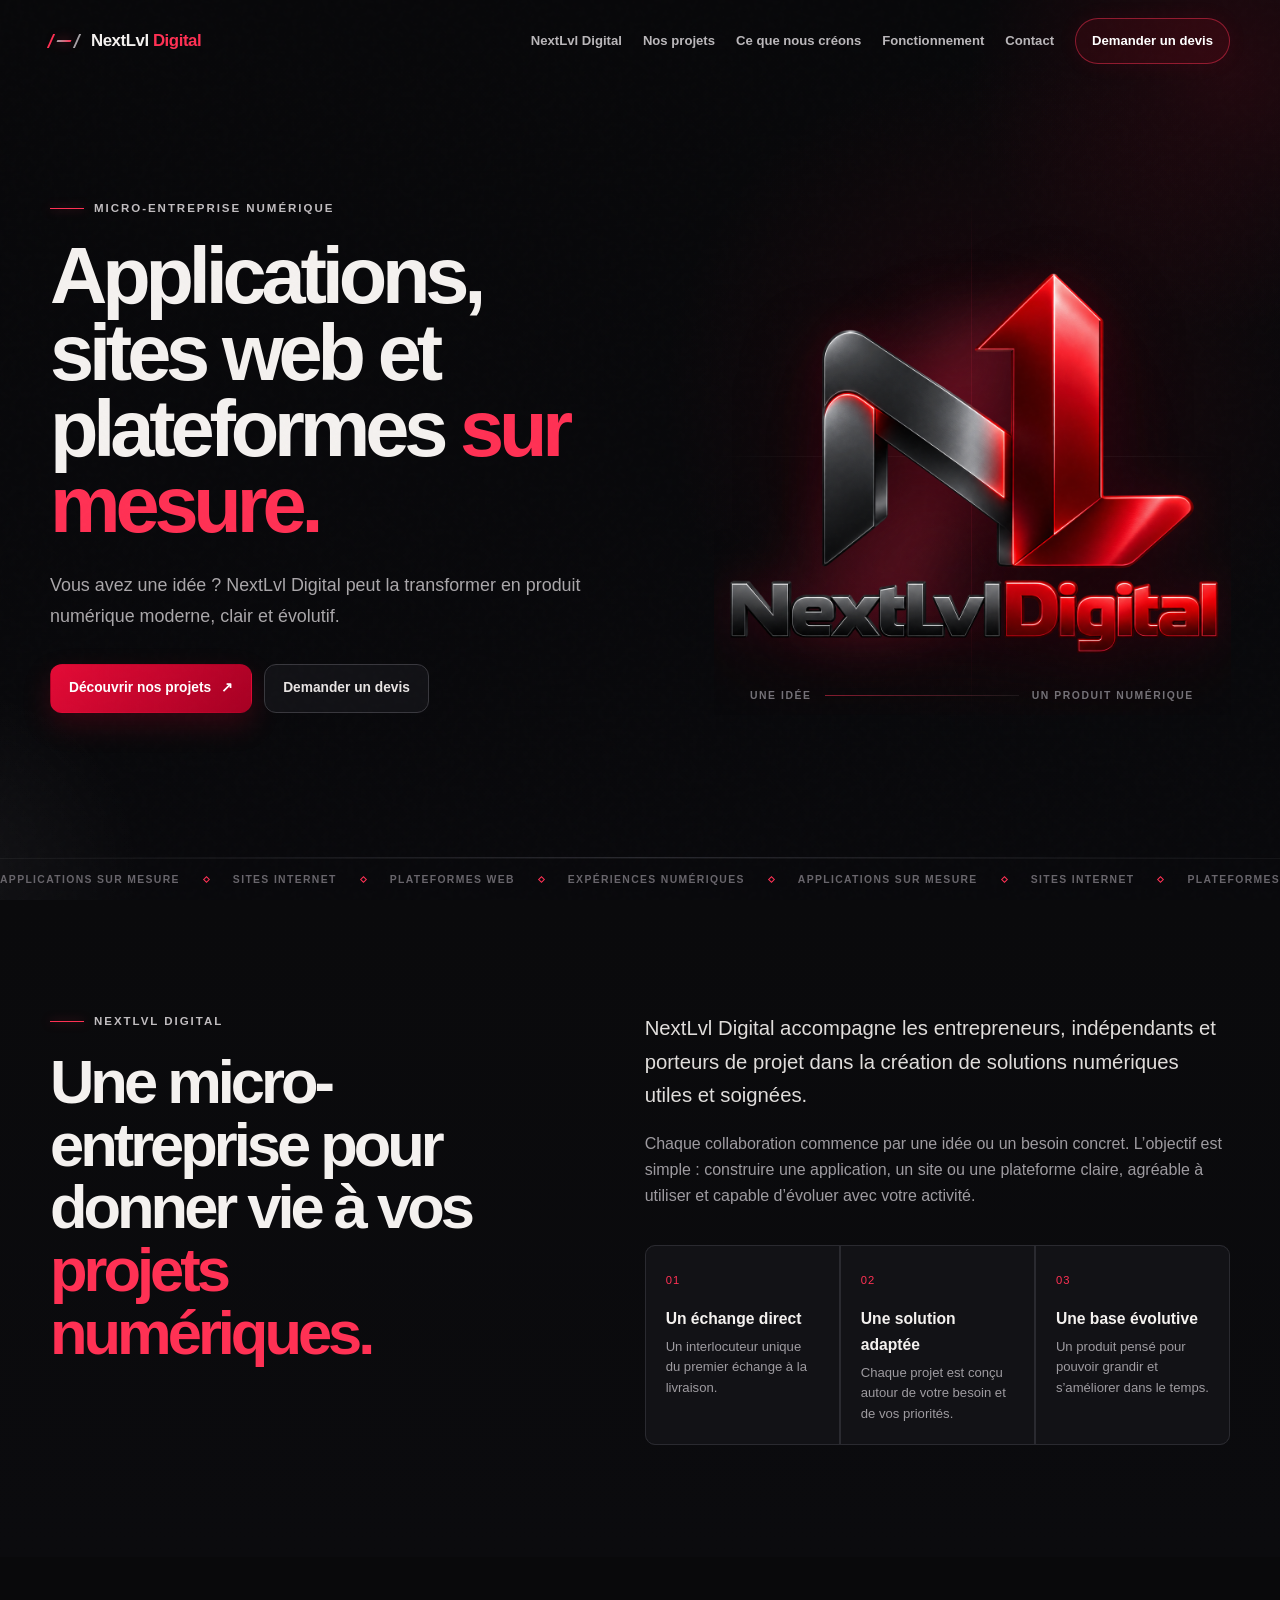
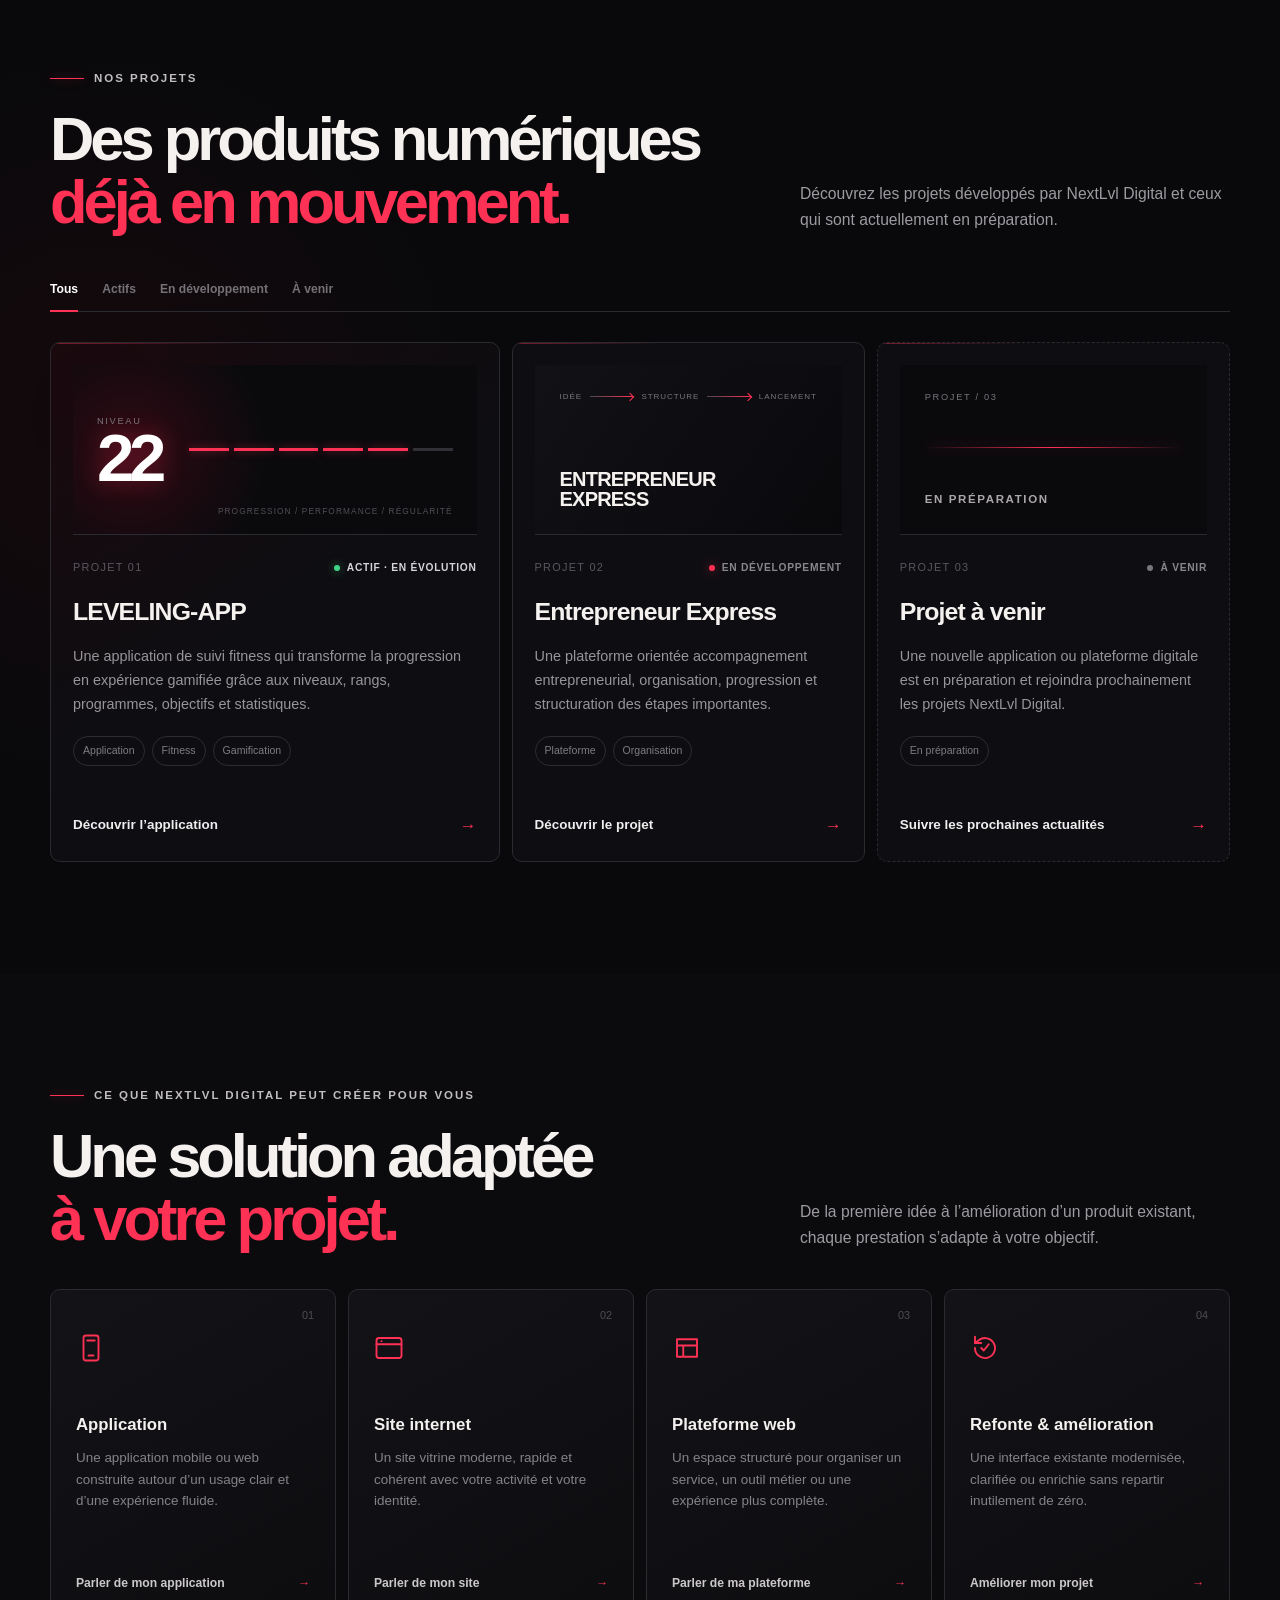
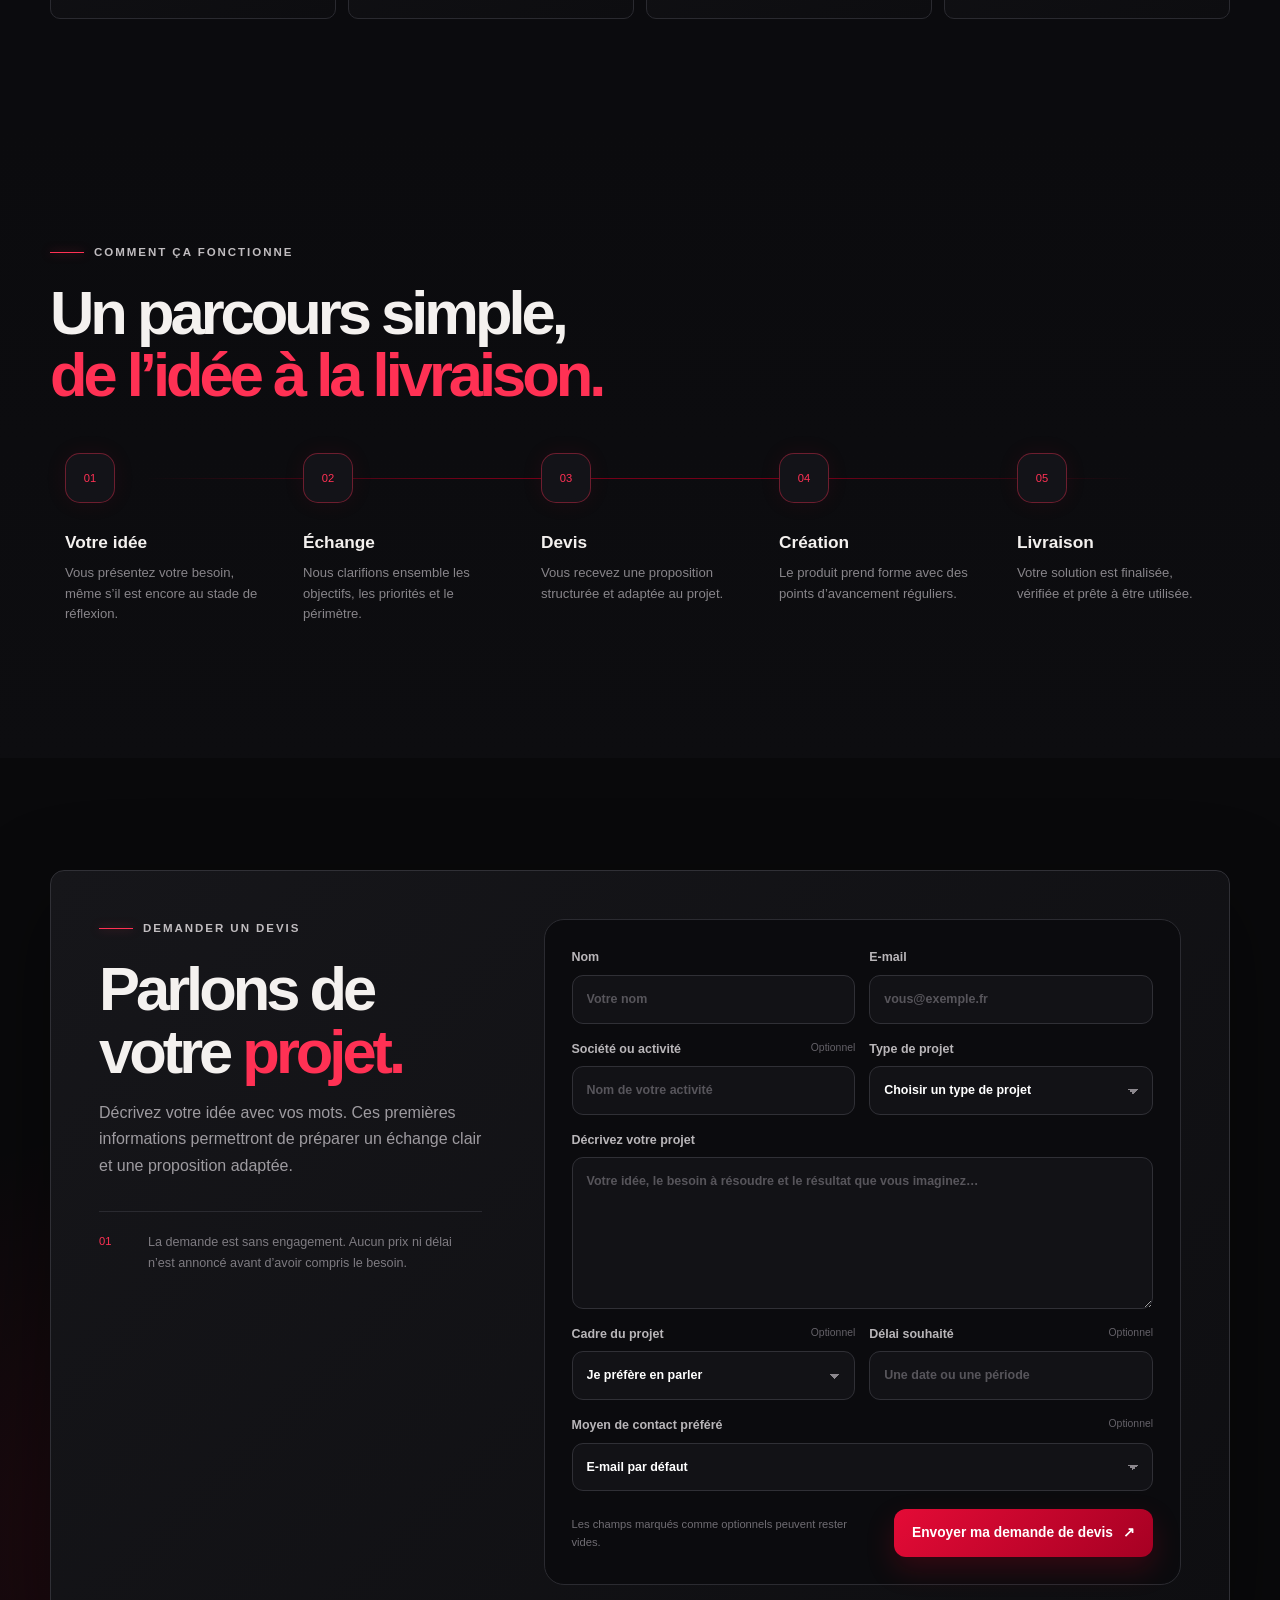
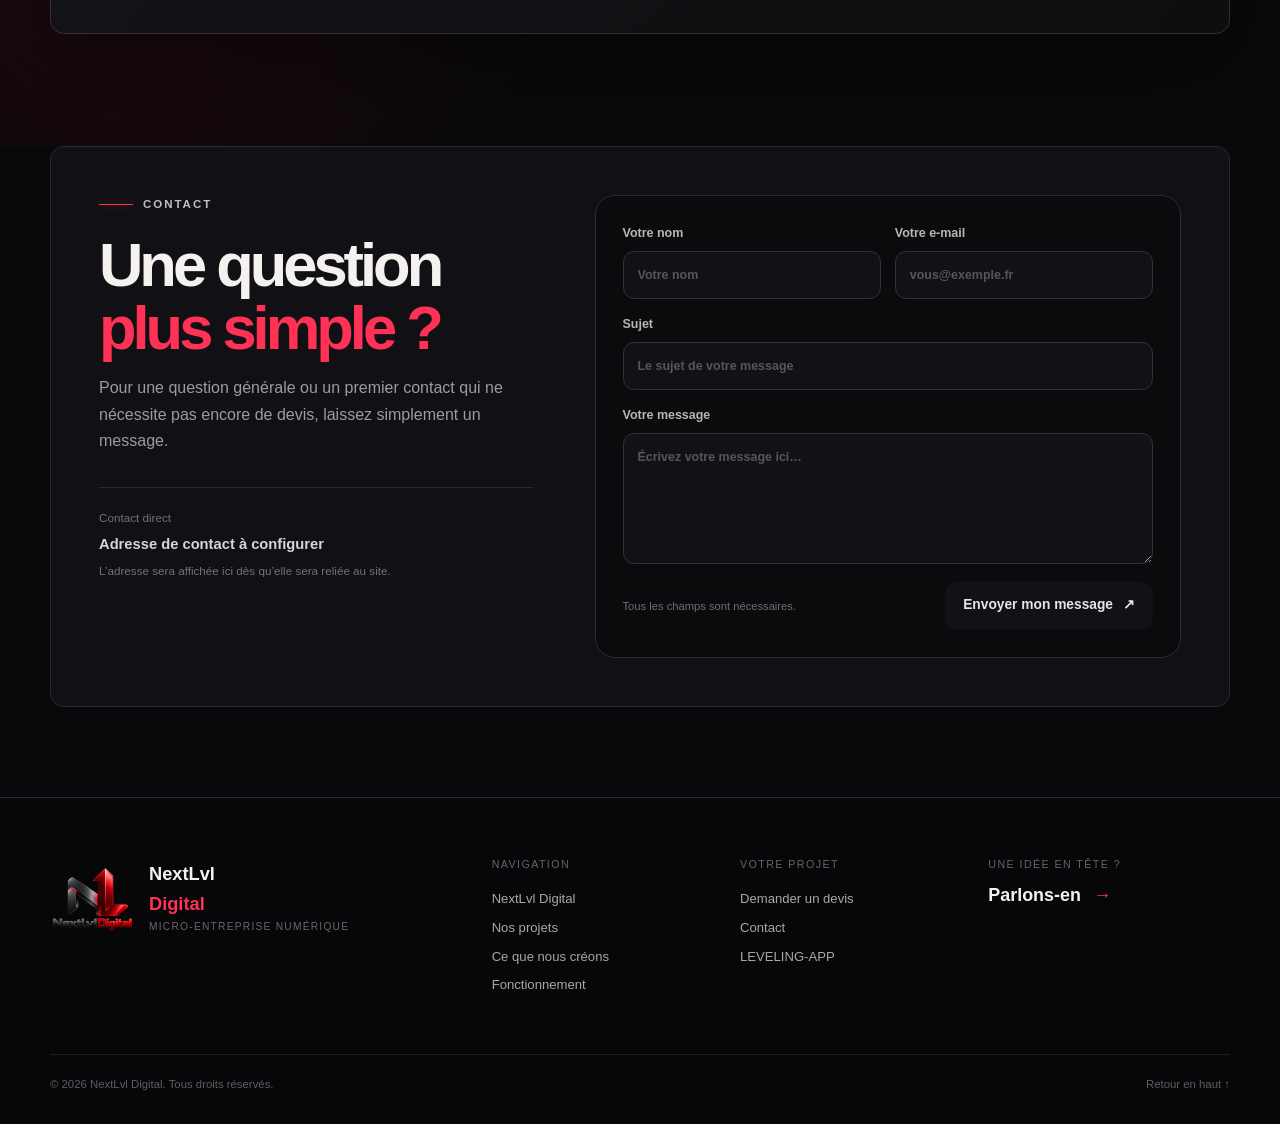
==== commit c8b9bebe: "Add immersive project presentation pages" ====
--- a/index.html
+++ b/index.html
@@ -7,8 +7,8 @@
   <meta name="description" content="NextLvl Digital, micro-entreprise de création d’applications, de sites internet et de plateformes web sur mesure.">
   <title>NextLvl Digital — Applications, sites web et plateformes sur mesure</title>
   <link rel="icon" type="image/svg+xml" href="data:image/svg+xml,%3Csvg xmlns='http://www.w3.org/2000/svg' viewBox='0 0 64 64'%3E%3Crect width='64' height='64' rx='15' fill='%2309090b'/%3E%3Cpath d='M13 46V18l19 16V18h9v28L22 30v16z' fill='%23d9d9dc'/%3E%3Cpath d='M42 46V23h-7l12-12 12 12h-7v23z' fill='%23d20a2e'/%3E%3C/svg%3E">
-  <link rel="stylesheet" href="styles.css?v=3">
-  <script src="script.js?v=3" defer></script>
+  <link rel="stylesheet" href="styles.css?v=4">
+  <script src="script.js?v=4" defer></script>
 </head>
 <body>
   <a class="skip-link" href="#main">Aller au contenu</a>
@@ -81,7 +81,7 @@
             </div>
             <div class="project-head"><span class="project-index">Projet 01</span><span class="status status-live"><i></i> Actif · En évolution</span></div>
             <h3>LEVELING-APP</h3><p>Une application de suivi fitness qui transforme la progression en expérience gamifiée grâce aux niveaux, rangs, programmes, objectifs et statistiques.</p>
-            <div class="project-tags"><span>Application</span><span>Fitness</span><span>Gamification</span></div><a class="text-link" href="https://zaiiik.github.io/StatDeX/" target="_blank" rel="noreferrer">Voir le projet <span aria-hidden="true">↗</span></a>
+            <div class="project-tags"><span>Application</span><span>Fitness</span><span>Gamification</span></div><a class="text-link" href="projects/leveling-app.html">Découvrir l’application <span aria-hidden="true">→</span></a>
           </article>
           <article class="project-card reveal" data-project-status="development">
             <div class="project-visual visual-express" aria-hidden="true">
@@ -90,7 +90,7 @@
             </div>
             <div class="project-head"><span class="project-index">Projet 02</span><span class="status status-progress"><i></i> En développement</span></div>
             <h3>Entrepreneur Express</h3><p>Une plateforme orientée accompagnement entrepreneurial, organisation, progression et structuration des étapes importantes.</p>
-            <div class="project-tags"><span>Plateforme</span><span>Organisation</span></div><a class="text-link" href="#devis" data-quote-type="Plateforme web">En savoir plus <span aria-hidden="true">→</span></a>
+            <div class="project-tags"><span>Plateforme</span><span>Organisation</span></div><a class="text-link" href="projects/entrepreneur-express.html">Découvrir le projet <span aria-hidden="true">→</span></a>
           </article>
           <article class="project-card project-upcoming reveal" data-project-status="upcoming">
             <div class="project-visual visual-upcoming" aria-hidden="true"><span>PROJET / 03</span><i></i><strong>EN PRÉPARATION</strong></div>
@@ -130,7 +130,7 @@
           <div class="form-row"><label>Nom <input type="text" name="name" autocomplete="name" required placeholder="Votre nom"></label><label>E-mail <input type="email" name="email" autocomplete="email" required placeholder="vous@exemple.fr"></label></div>
           <div class="form-row"><label>Société ou activité <small>Optionnel</small><input type="text" name="company" autocomplete="organization" placeholder="Nom de votre activité"></label><label>Type de projet <select name="projectType" required><option value="">Choisir un type de projet</option><option>Application</option><option>Site internet</option><option>Plateforme web</option><option>Refonte ou amélioration</option><option>Autre</option></select></label></div>
           <label>Décrivez votre projet <textarea name="description" rows="6" required placeholder="Votre idée, le besoin à résoudre et le résultat que vous imaginez…"></textarea></label>
-          <div class="form-row"><label>Budget approximatif <small>Optionnel</small><select name="budget"><option value="">Je ne sais pas encore</option><option>Moins de 1 500 €</option><option>1 500 € à 3 000 €</option><option>3 000 € à 6 000 €</option><option>Plus de 6 000 €</option></select></label><label>Délai souhaité <small>Optionnel</small><input type="text" name="timeline" placeholder="Une date ou une période"></label></div>
+          <div class="form-row"><label>Cadre du projet <small>Optionnel</small><select name="budget"><option value="">Je préfère en parler</option><option>Lancer une première version essentielle</option><option>Construire un projet complet</option><option>Faire évoluer un projet existant</option><option>J’ai déjà défini un budget</option></select></label><label>Délai souhaité <small>Optionnel</small><input type="text" name="timeline" placeholder="Une date ou une période"></label></div>
           <label>Moyen de contact préféré <small>Optionnel</small><select name="preferredContact"><option value="">E-mail par défaut</option><option>E-mail</option><option>Téléphone</option><option>Visioconférence</option></select></label>
           <div class="form-footer"><p data-project-form-status aria-live="polite">Les champs marqués comme optionnels peuvent rester vides.</p><button class="button button-primary" type="submit">Envoyer ma demande de devis <span aria-hidden="true">↗</span></button></div>
         </form>
@@ -153,7 +153,7 @@
     <div class="container footer-main">
       <a class="footer-brand" href="#accueil"><img src="assets/nextlvl-digital-logo.png" alt="" width="90" height="90"><span>NextLvl <strong>Digital</strong><small>Micro-entreprise numérique</small></span></a>
       <div class="footer-links"><span>Navigation</span><a href="#entreprise">NextLvl Digital</a><a href="#projets">Nos projets</a><a href="#services">Ce que nous créons</a><a href="#fonctionnement">Fonctionnement</a></div>
-      <div class="footer-links"><span>Votre projet</span><a href="#devis">Demander un devis</a><a href="#contact">Contact</a><a href="https://zaiiik.github.io/StatDeX/" target="_blank" rel="noreferrer">LEVELING-APP</a></div>
+      <div class="footer-links"><span>Votre projet</span><a href="#devis">Demander un devis</a><a href="#contact">Contact</a><a href="projects/leveling-app.html">LEVELING-APP</a></div>
       <div class="footer-contact"><span>Une idée en tête ?</span><a href="#devis">Parlons-en <b aria-hidden="true">→</b></a></div>
     </div>
     <div class="container footer-bottom"><p>© <span data-year></span> NextLvl Digital. Tous droits réservés.</p><a href="#accueil">Retour en haut ↑</a></div>
